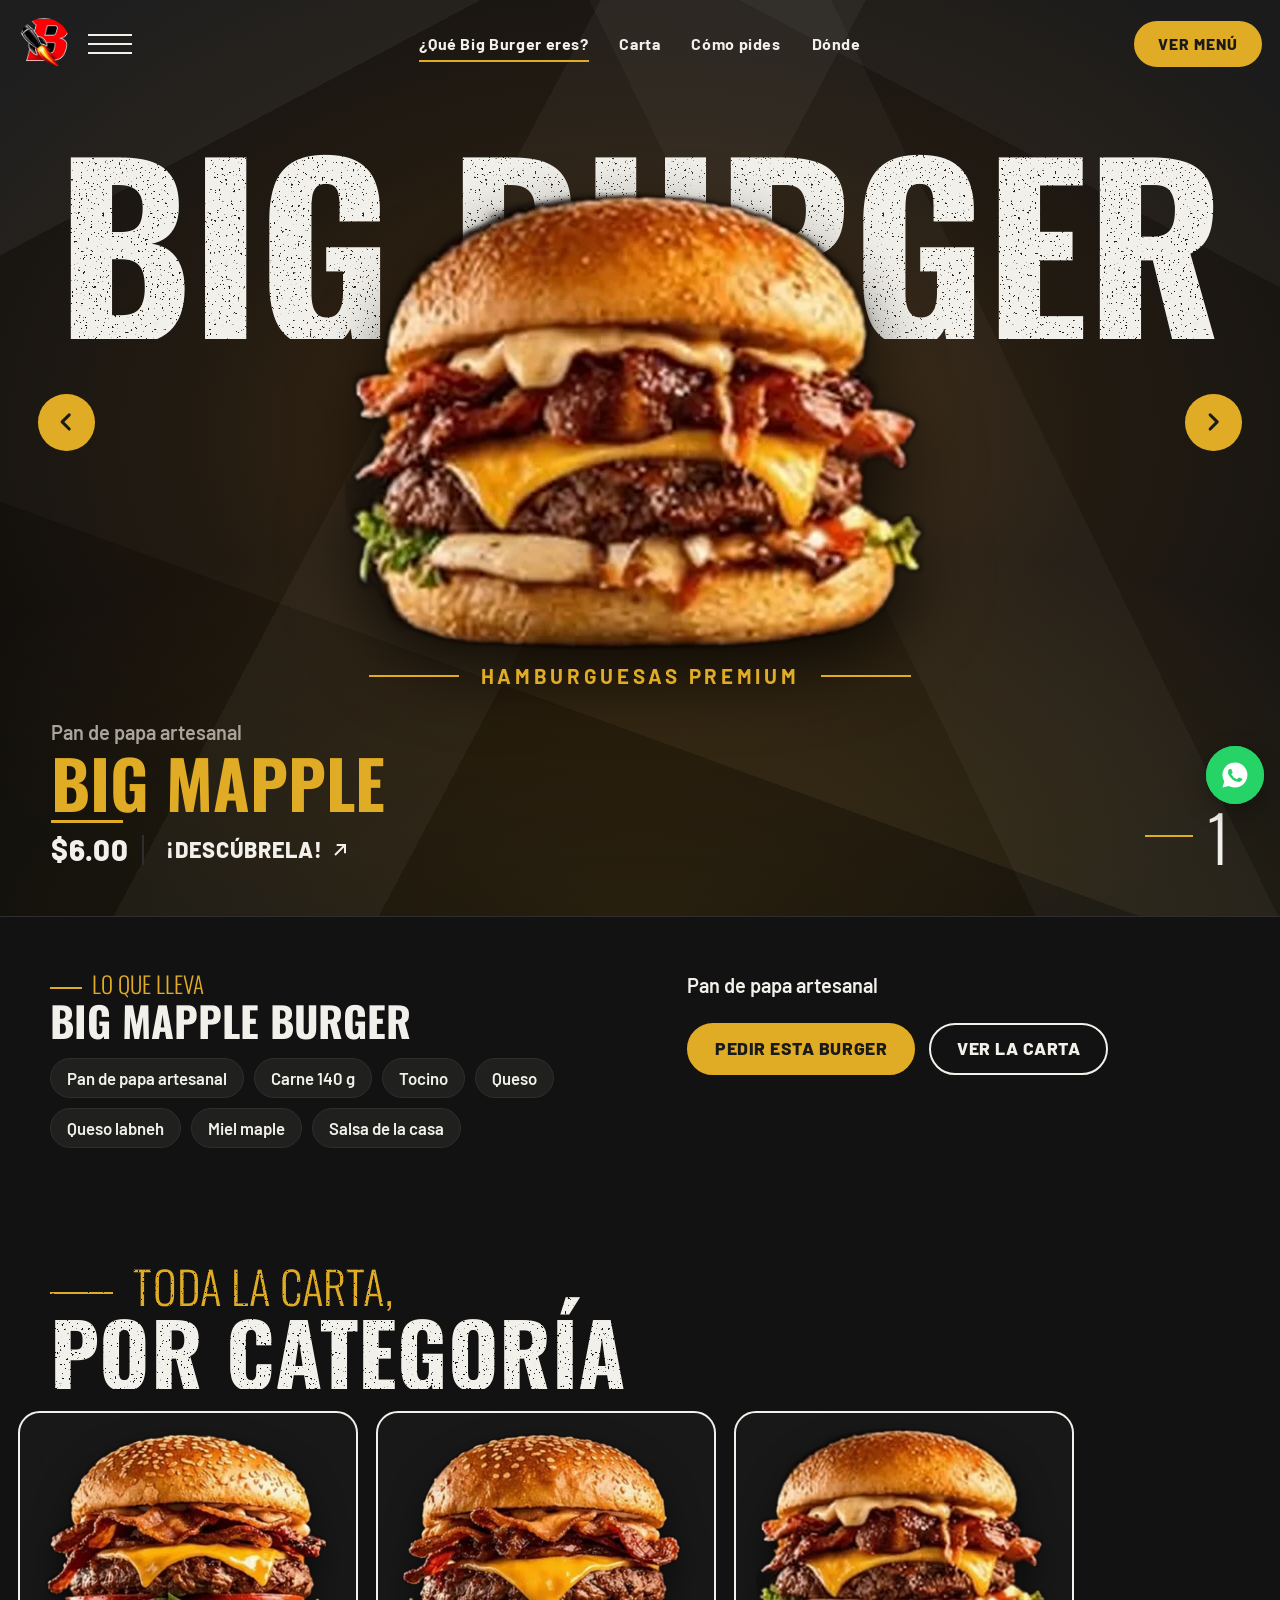
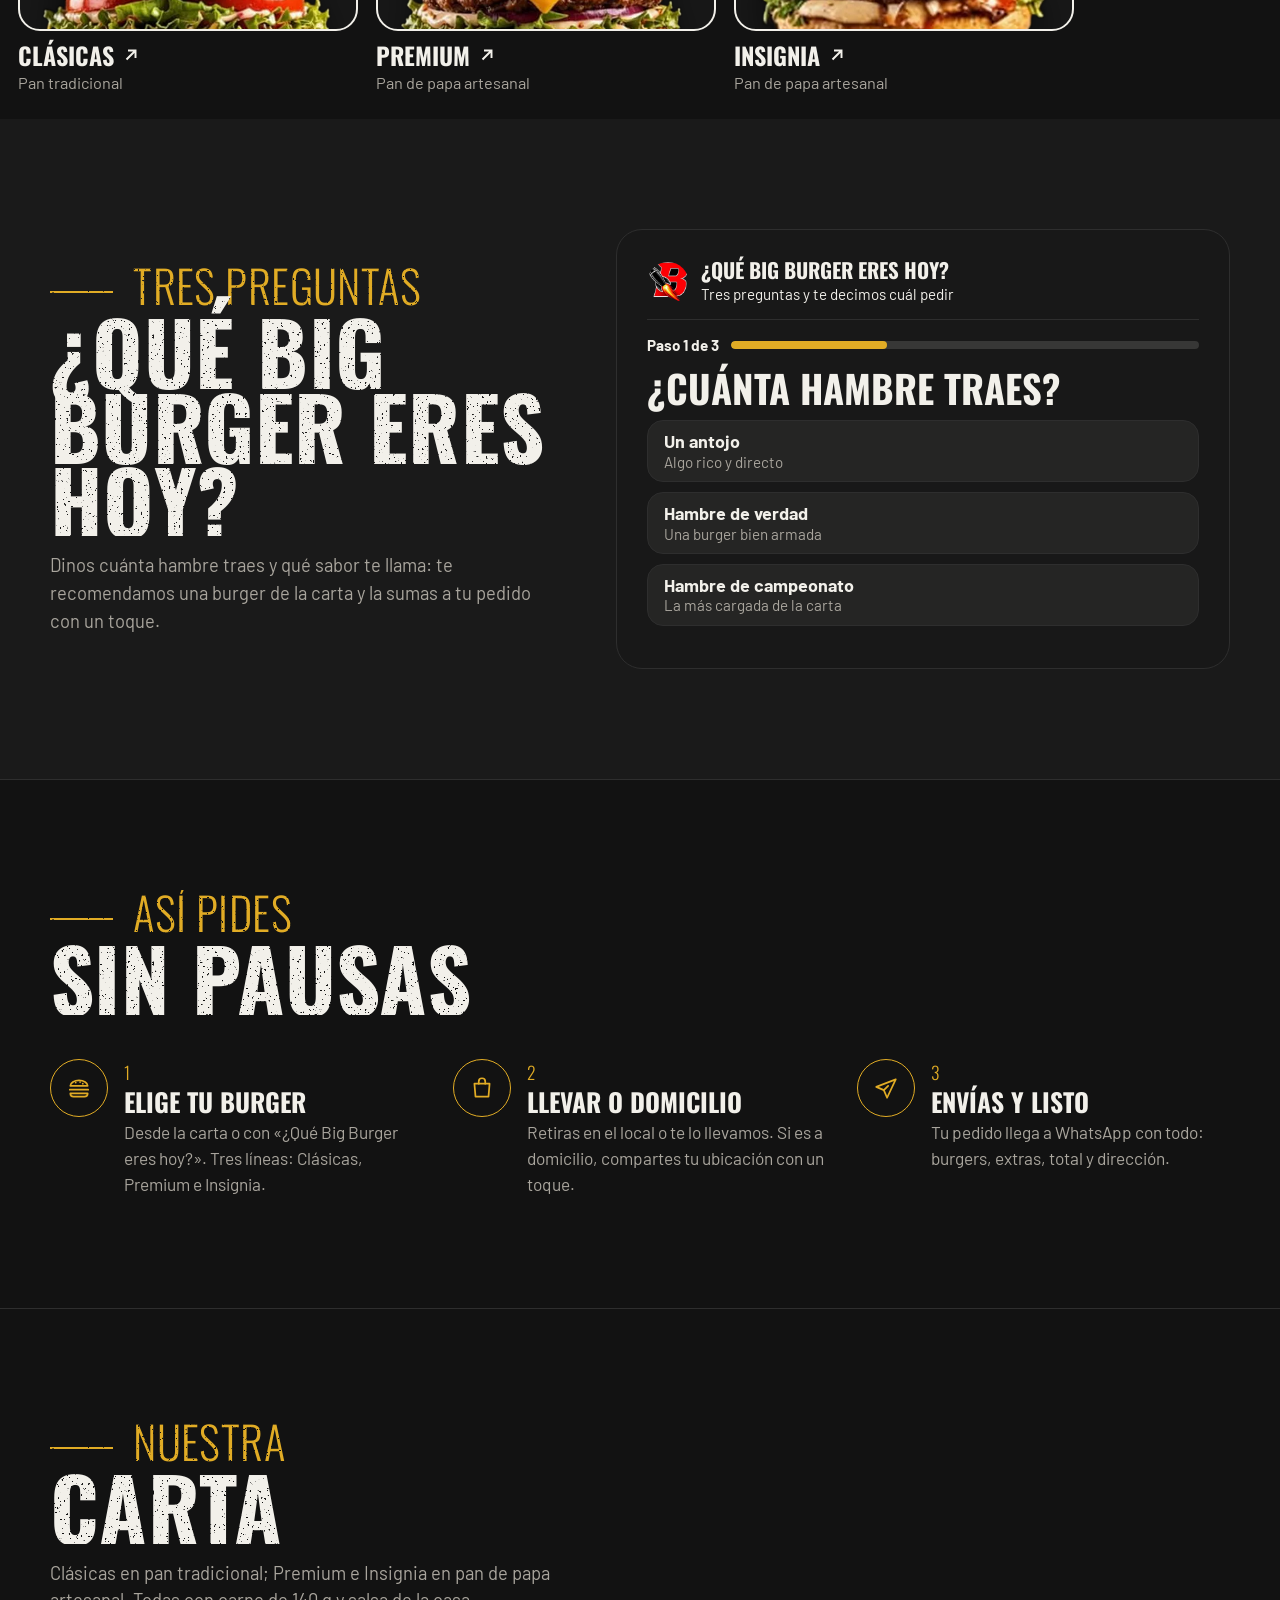
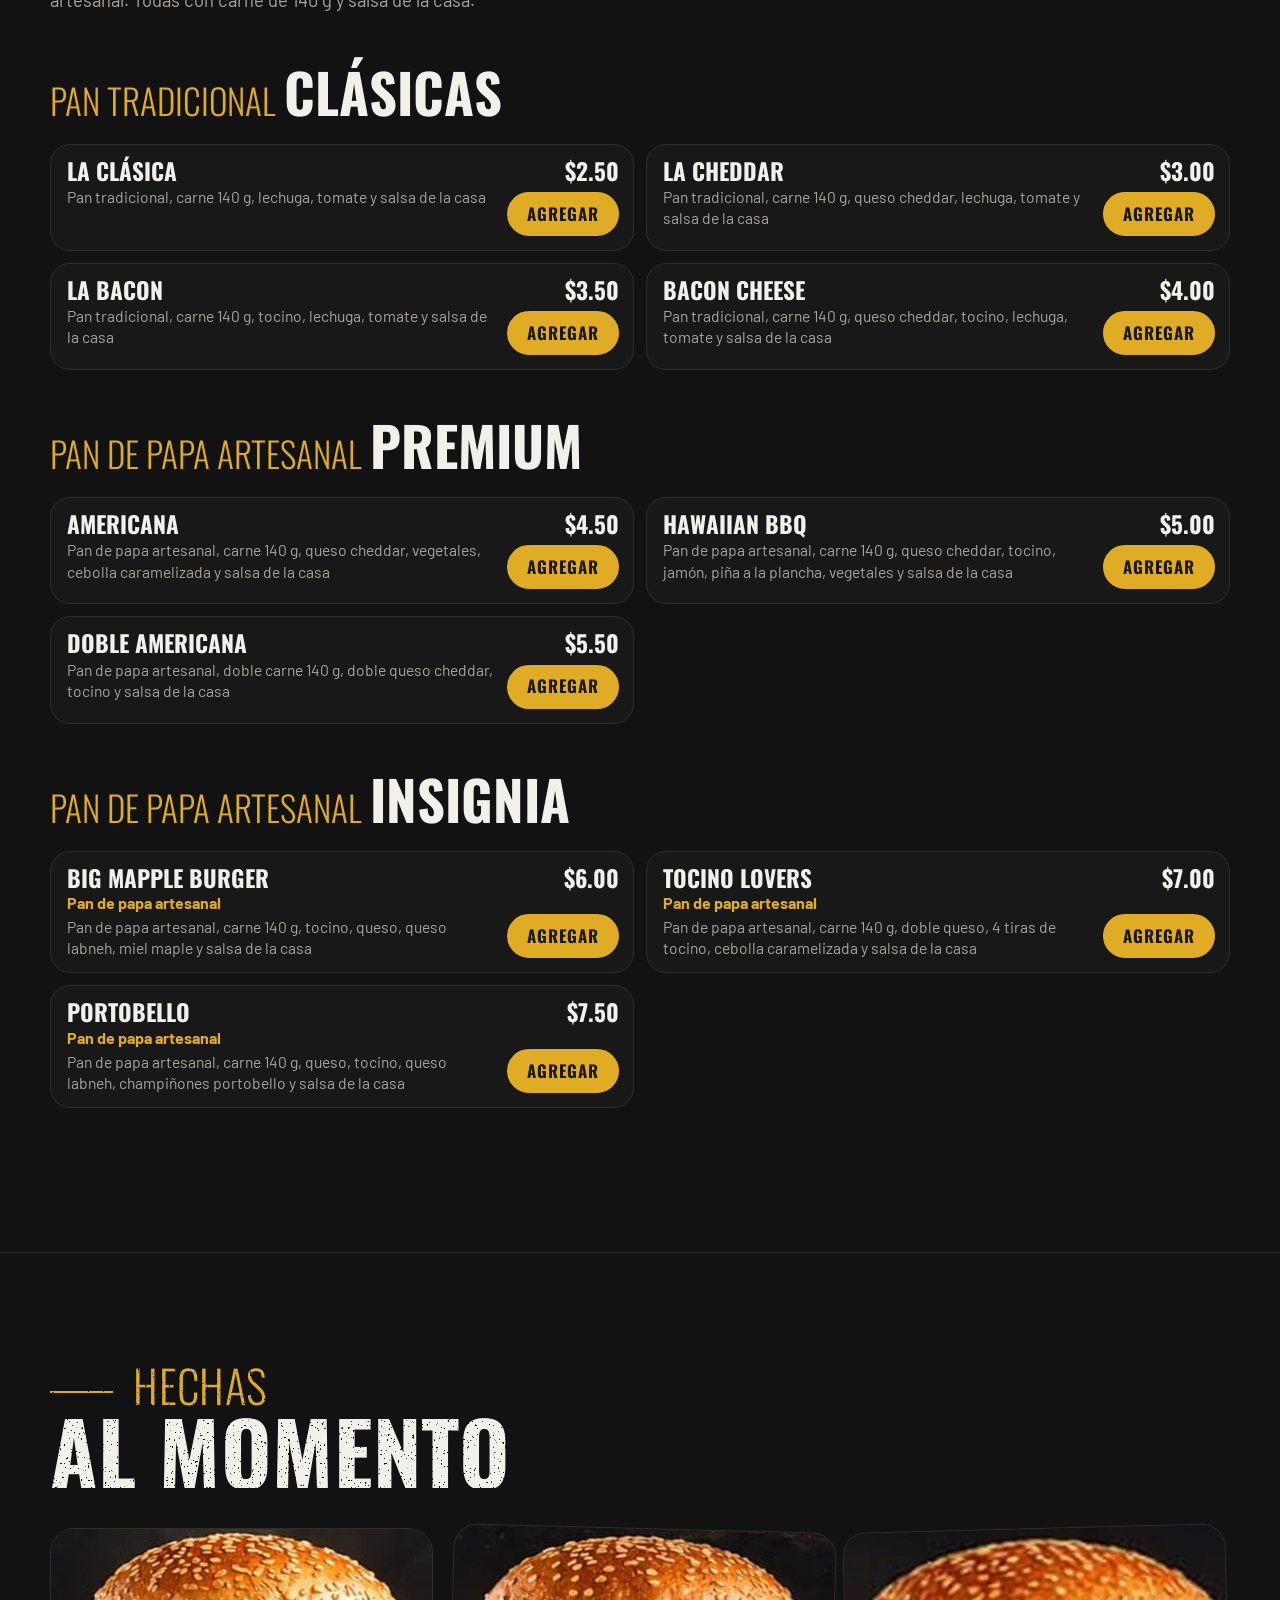
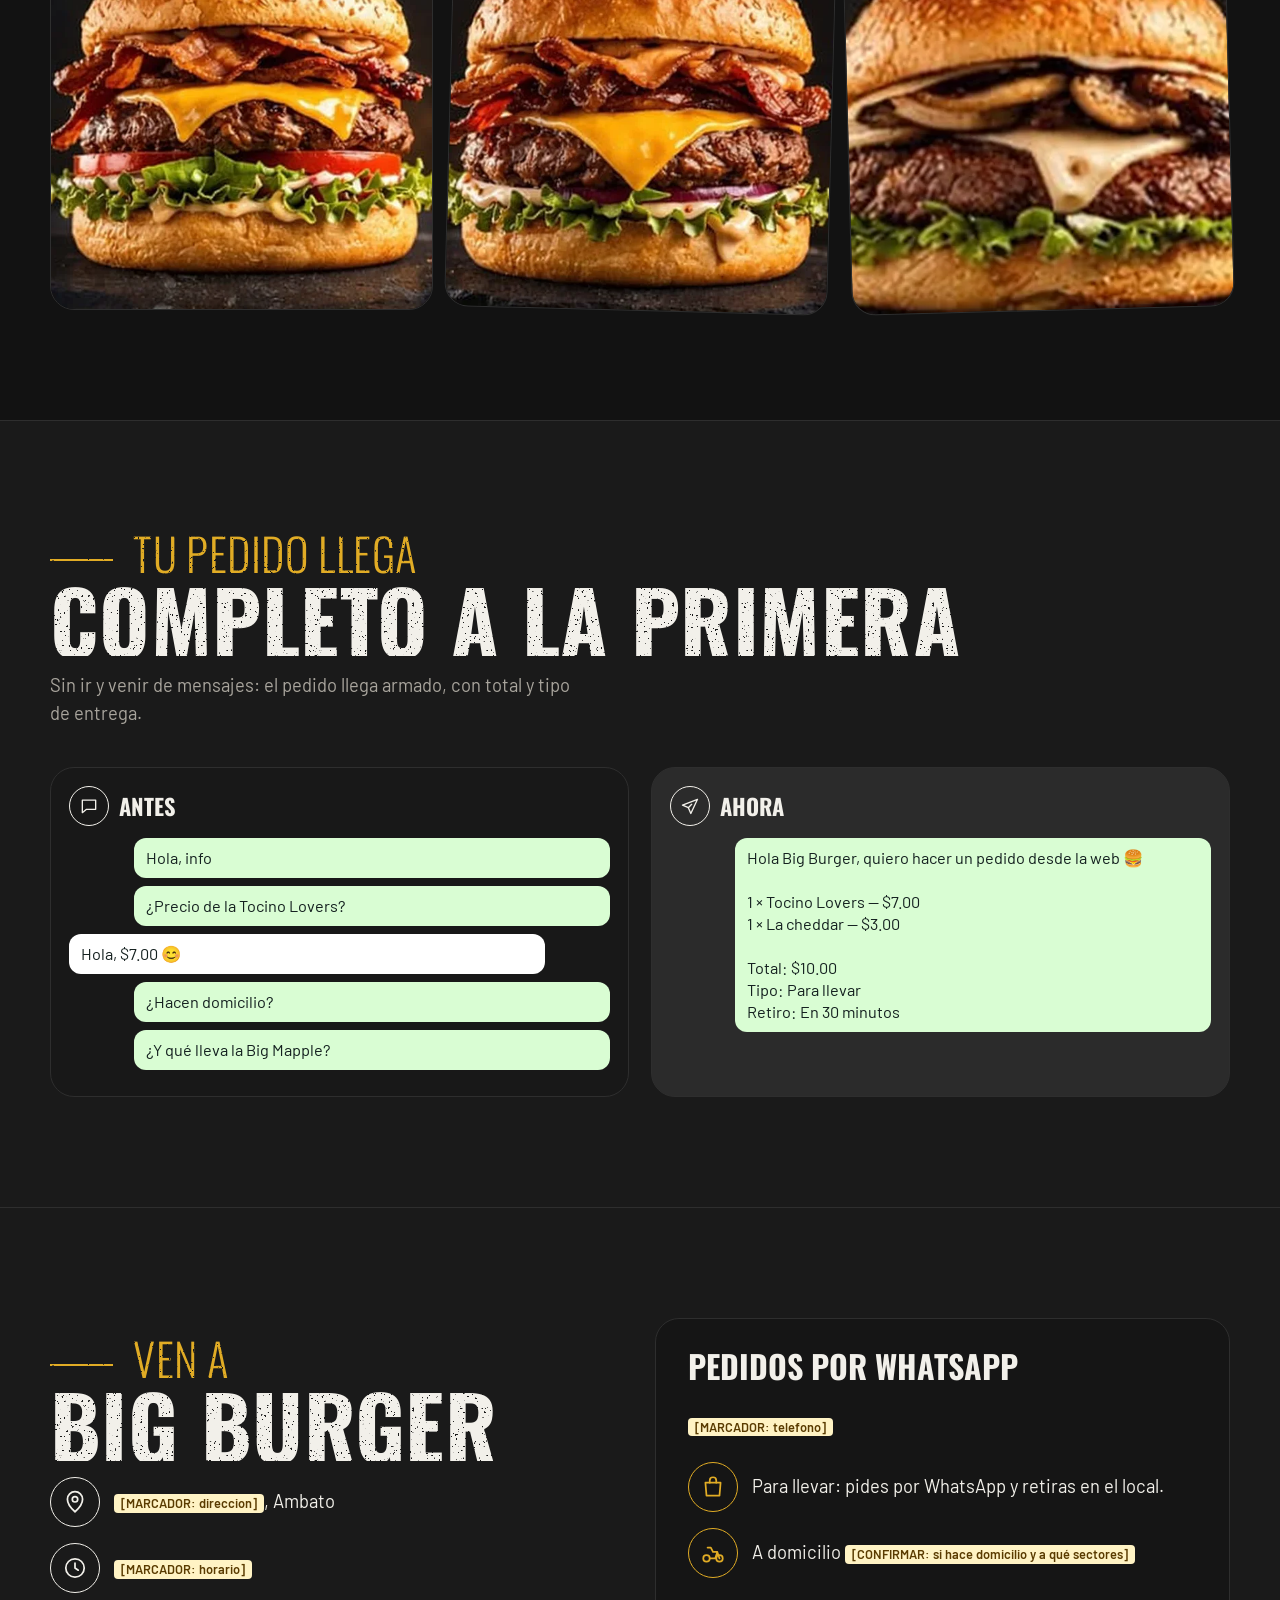
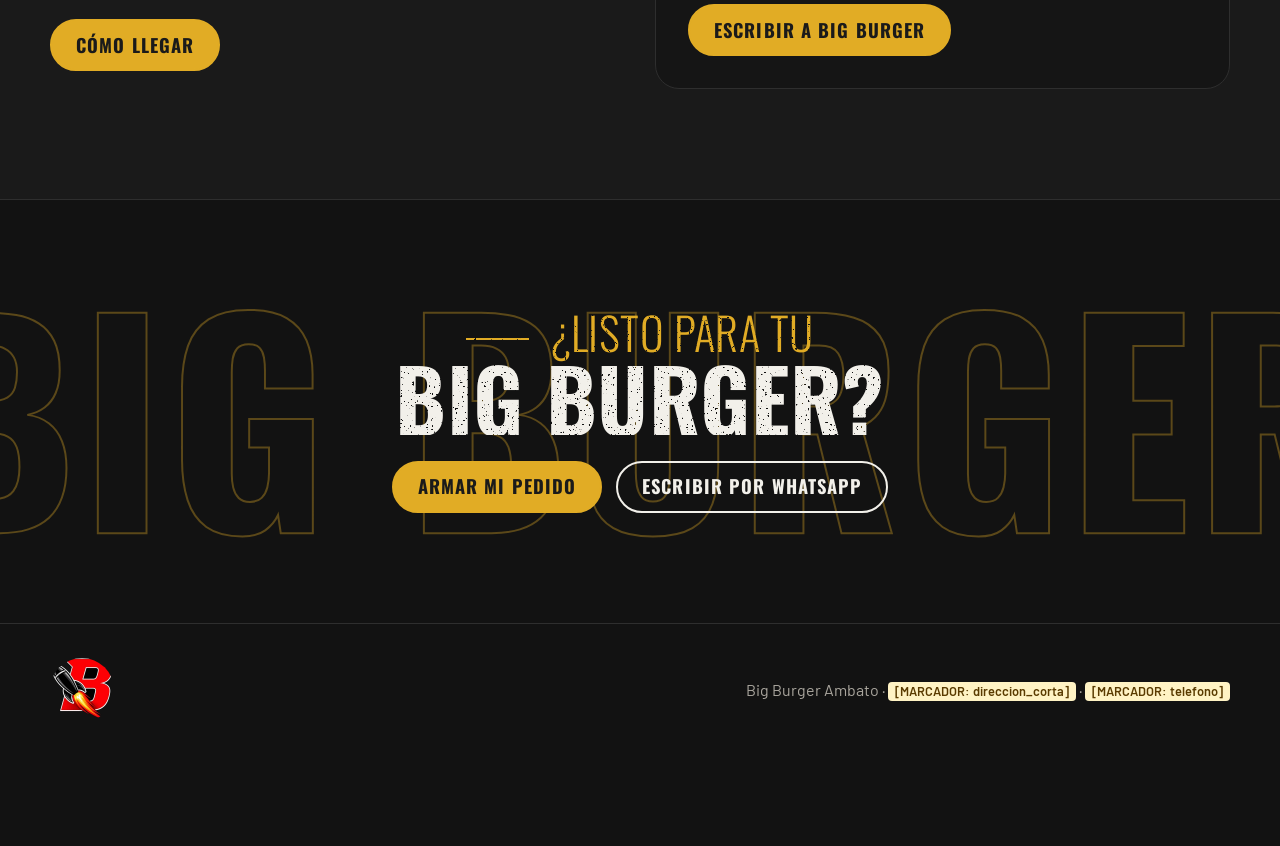
==== index.html @ bbbc8ab2 "Sitio de Big Burger: página, pantalla en tienda, caja, dashboard y base de datos Co-Authored-By: Cla" ====
<!doctype html>
<html lang="es">
<head>
<meta charset="utf-8">
<meta name="viewport" content="width=device-width, initial-scale=1, viewport-fit=cover">
<meta name="robots" content="index, follow">
<meta name="theme-color" content="#121212">
<link rel="icon" href="assets/favicon.png">
<link rel="preconnect" href="https://fonts.googleapis.com"><link rel="preconnect" href="https://fonts.gstatic.com" crossorigin>
<link rel="stylesheet" href="https://fonts.googleapis.com/css2?family=Oswald:wght@300;500;700&amp;family=Barlow:wght@400;600;700;800&amp;display=swap" media="print" onload="this.media='all'"><noscript><link rel="stylesheet" href="https://fonts.googleapis.com/css2?family=Oswald:wght@300;500;700&amp;family=Barlow:wght@400;600;700;800&amp;display=swap"></noscript>
<link rel="stylesheet" href="estilos/base.css">
<link rel="stylesheet" href="efectos/base.css">
<link rel="stylesheet" href="efectos/energia.css">
<link rel="stylesheet" href="efectos/escaparate.css">
<link rel="stylesheet" href="motor/pedido.css">
<style>:root { --fx-bg: #F2F0EA; --fx-paper: #FAF8F3; --fx-accent: #E1AC25; --fx-ink: #121212; --fx-deep: #1A1A1A; --fx-pop: #E1AC25; --fx-font: "Barlow", "Arial Narrow", Arial, sans-serif; --fx-font-disp: "Oswald", Impact, "Arial Narrow", sans-serif; --fx-font-txt: "Barlow", "Arial Narrow", Arial, sans-serif; --fx-deep-2: #121212; --fx-line-deep: #2E2E2E; --fx-soft: #D9D6CF; --fx-soft-2: #A9A59D; --fx-warm: #E60202; --fx-chat: #ECE7DD; }</style>

<link rel="stylesheet" href="modulos/restaurante/rest.css">
<link rel="preload" as="image" href="assets/corte-big-mapple.webp" fetchpriority="high">
<title>Big Burger Ambato · Hamburguesas premium</title>
<meta name="description" content="Big Burger en Ambato: hamburguesas premium con carne de 140 g, pan de papa artesanal y salsa de la casa. Mira la carta y haz tu pedido por WhatsApp.">
<meta property="og:title" content="Big Burger · Hamburguesas premium en Ambato">
<meta property="og:description" content="Clásicas, Premium e Insignia. Arma tu pedido y llega completo a WhatsApp.">
<meta property="og:image" content="assets/og.jpg">
<meta property="og:image:width" content="1200"><meta property="og:image:height" content="630">
<script type="application/ld+json">
{"@context": "https://schema.org", "@type": "Restaurant", "name": "Big Burger Ambato", "servesCuisine": "Hamburguesas", "telephone": "+[MARCADOR: wa]", "address": {"@type": "PostalAddress", "streetAddress": "[MARCADOR: direccion]", "addressLocality": "Ambato", "addressRegion": "Tungurahua", "addressCountry": "EC"}}
</script>
<style>
/* Hero */
.hero { position: relative; overflow: hidden; }
.hero .wrap { display: grid; gap: 28px; align-items: center; padding-block: clamp(28px, 5vw, 64px) clamp(44px, 6vw, 80px); grid-template-columns: minmax(0, 1.05fr) minmax(0, .95fr); }
.hero h1 { text-transform: uppercase; line-height: .84; }
.hero h1 .fino { display: block; font: 300 clamp(2.4rem, 6.4vw, 4.6rem)/.9 var(--fx-font-disp); }
.hero h1 .grueso { display: block; font: 900 clamp(4.2rem, 13vw, 9.6rem)/.84 var(--fx-font-disp); letter-spacing: .005em; }
.hero .lead { margin-top: 20px; max-width: 40ch; font-size: 1.2rem; color: var(--fx-soft); }
.hero-media { position: relative; justify-self: end; width: min(100%, 540px); }
.hero-foto { aspect-ratio: 572 / 553; border-radius: 22px; overflow: hidden; box-shadow: 10px 10px 0 var(--fx-accent); }
.hero-foto img { width: 100%; height: 100%; object-fit: cover; }
.hero .sello { position: absolute; left: -34px; bottom: -26px; z-index: 2; }
@media (max-width: 860px) {
  .hero .wrap { grid-template-columns: 1fr; }
  .hero-media { order: -1; justify-self: stretch; width: 100%; }
  .hero-foto { aspect-ratio: 4 / 3.6; }
  .hero .sello { left: auto; right: 10px; bottom: -22px; width: 108px; height: 108px; font-size: .98rem; }
}

/* Diagnóstico */
.diag .wrap { display: grid; gap: clamp(28px, 5vw, 64px); grid-template-columns: minmax(0, .9fr) minmax(0, 1.1fr); align-items: center; }
@media (max-width: 860px) { .diag .wrap { grid-template-columns: 1fr; } }
.caja { background: var(--fx-paper); border: 3px solid var(--fx-deep); border-radius: 20px; box-shadow: 8px 8px 0 var(--fx-deep); padding: clamp(20px, 3vw, 30px); min-height: 440px; display: flex; flex-direction: column; gap: 16px; }
.caja-cab { display: flex; align-items: center; gap: 12px; padding-bottom: 12px; border-bottom: 2px dashed color-mix(in srgb, var(--fx-deep) 30%, transparent); }
.caja-cab img { width: 42px; height: 42px; border-radius: 50%; }
.caja-cab b { display: block; font: 900 1.3rem/1 var(--fx-font-disp); text-transform: uppercase; }
.caja-cab small { font-size: .95rem; }
.prog { display: flex; align-items: center; gap: 12px; font: 700 .95rem var(--fx-font-txt); }
.prog .pista { flex: 1; height: 8px; border-radius: 99px; background: color-mix(in srgb, var(--fx-deep) 15%, transparent); overflow: hidden; }
.prog .pista div { height: 100%; background: var(--fx-accent); border-radius: 99px; transition: width .35s var(--fx-ease); }
.caja h3 { font: 900 clamp(1.8rem, 4vw, 2.4rem)/.95 var(--fx-font-disp); text-transform: uppercase; }
.ops { display: grid; gap: 10px; }
.op { display: flex; align-items: center; gap: 12px; min-height: 58px; padding: 10px 16px; text-align: left; background: #fff; border: 2px solid var(--fx-deep); border-radius: 12px; font: 700 1.12rem/1.2 var(--fx-font-txt); color: var(--fx-ink); cursor: pointer; transition: transform .2s var(--fx-ease), box-shadow .2s; box-shadow: 3px 3px 0 var(--fx-deep); }
.op:active { transform: translate(3px, 3px); box-shadow: none; }
.op small { display: block; font-weight: 400; font-size: .95rem; }
.enlace { align-self: flex-start; min-height: 44px; border: 0; background: none; font: 700 1.05rem var(--fx-font-txt); color: var(--fx-ink); cursor: pointer; padding: 0; text-decoration: underline; text-underline-offset: 3px; }
.reco { background: var(--fx-deep); color: var(--fx-bg); border-radius: 14px; padding: 18px; }
.reco small { color: var(--fx-pop); font: 700 .95rem var(--fx-font-txt); }
.reco b { display: block; font: 900 clamp(2.1rem, 5vw, 2.8rem)/.9 var(--fx-font-disp); text-transform: uppercase; margin: 6px 0; }
.reco p { color: var(--fx-soft); }
.reco .precio { font: 900 1.8rem/1 var(--fx-font-disp); color: var(--fx-pop); margin-top: 10px; }

/* Cómo pides */
.pasos { display: grid; gap: 30px; grid-template-columns: repeat(auto-fit, minmax(min(100%, 250px), 1fr)); margin-top: 44px; }
.paso { display: flex; gap: 16px; align-items: flex-start; }
.paso .ico { color: var(--fx-pop); }
.paso b { font: 300 1.1rem var(--fx-font-disp); color: var(--fx-pop); }
.paso h3 { font: 800 1.6rem/1 var(--fx-font-disp); text-transform: uppercase; margin: 2px 0 6px; }
.paso p { color: var(--fx-soft); }
.eventos-cta { margin-top: 38px; }

/* Galería */
.galeria { display: grid; gap: 16px; grid-template-columns: repeat(auto-fit, minmax(min(100%, 300px), 1fr)); margin-top: 40px; }
.galeria figure { margin: 0; border-radius: 18px; border: 3px solid var(--fx-bg); aspect-ratio: 1 / 1; }
.galeria img { width: 100%; height: 100%; object-fit: cover; }
.galeria figure:nth-child(2) { transform: rotate(1.5deg); } .galeria figure:nth-child(3) { transform: rotate(-1.5deg); }

/* Qué cambia */
.cambia { display: grid; gap: 22px; grid-template-columns: repeat(auto-fit, minmax(min(100%, 320px), 1fr)); margin-top: 40px; }
.chat { border-radius: 20px; padding: 18px; background: var(--fx-chat); border: 3px solid var(--fx-deep); }
.chat h3 { font: 800 1.4rem/1 var(--fx-font-disp); text-transform: uppercase; margin-bottom: 12px; display: flex; gap: 10px; align-items: center; }
.burbuja { max-width: 88%; padding: 9px 12px; border-radius: 12px; margin: 8px 0; font: 400 1.02rem/1.35 var(--fx-font-txt); background: #fff; white-space: pre-line; }
.burbuja.yo { margin-left: auto; background: #d9fdd3; }
.chat.despues { background: var(--fx-deep); }
.chat.despues h3 { color: var(--fx-bg); }

/* Dónde */
.donde { display: grid; gap: 30px; grid-template-columns: minmax(0, 1fr) minmax(0, 1fr); align-items: center; }
@media (max-width: 860px) { .donde { grid-template-columns: 1fr; } }
.dato { display: flex; gap: 14px; align-items: center; margin-top: 16px; font-size: 1.15rem; }
.dato .ico { width: 50px; height: 50px; }

/* Cierre */
.cierre { overflow: hidden; text-align: center; }
.cierre .contorno { position: absolute; left: 50%; top: 50%; transform: translate(-50%, -50%); white-space: nowrap; }
.cierre .wrap { position: relative; }
.cierre .acciones { justify-content: center; }
.demo-links { display: flex; flex-wrap: wrap; gap: 8px 18px; justify-content: center; margin-top: 22px; font-size: 1.02rem; }
</style>
</head>
<body class="rb-pagina" data-pagina="Landing (Pro)" data-secciones='["Vitrina de burgers (inicio)", "¿Qué Big Burger eres hoy?", "Cómo pides", "Carta", "Galería", "Qué cambia", "Dónde estamos", "Cierre"]'>
<svg width="0" height="0" style="position:absolute" aria-hidden="true"><defs>
  <symbol id="i-reloj" viewBox="0 0 24 24"><circle cx="12" cy="12" r="8.5"/><path d="M12 7.5V12l3 2"/></symbol>
  <symbol id="i-pin" viewBox="0 0 24 24"><path d="M12 21s7-6 7-11.5a7 7 0 0 0-14 0C5 15 12 21 12 21z"/><circle cx="12" cy="9.5" r="2.5"/></symbol>
  <symbol id="i-tel" viewBox="0 0 24 24"><rect x="7" y="2.5" width="10" height="19" rx="2"/><path d="M11 18.5h2"/></symbol>
  <symbol id="i-burger" viewBox="0 0 24 24"><path d="M4 10a8 5 0 0 1 16 0z"/><path d="M3.5 13.5h17M4 17h16a0 0 0 0 1 0 0 3 3 0 0 1-3 3H7a3 3 0 0 1-3-3z"/><path d="M9 7h.01M13 6.5h.01M15.5 8h.01"/></symbol>
  <symbol id="i-bolsa" viewBox="0 0 24 24"><path d="M5 8h14l-1 12H6z"/><path d="M9 8V6a3 3 0 0 1 6 0v2"/></symbol>
  <symbol id="i-moto" viewBox="0 0 24 24"><circle cx="6" cy="17" r="3"/><circle cx="18" cy="17" r="3"/><path d="M9 17h5l2-6h-4M16 11l2 6M12 11 10 7H7"/></symbol>
  <symbol id="i-envio" viewBox="0 0 24 24"><path d="M21 4 3 11l7 3 3 7z"/><path d="m10 14 4-4"/></symbol>
  <symbol id="i-chat" viewBox="0 0 24 24"><path d="M4 5h16v11H9l-5 4z"/></symbol>
  <symbol id="i-web" viewBox="0 0 24 24"><rect x="3.5" y="4.5" width="17" height="15" rx="1.5"/><path d="M3.5 9h17M7 6.8h.01M9.5 6.8h.01"/></symbol>
  <symbol id="i-ok" viewBox="0 0 24 24"><path d="m5 12 4.5 4.5L19 7"/></symbol>
  <symbol id="i-pago" viewBox="0 0 24 24"><rect x="3" y="6" width="18" height="12" rx="1.5"/><path d="M3 10h18M7 14h3"/></symbol>
  <symbol id="i-llave" viewBox="0 0 24 24"><rect x="5" y="10.5" width="14" height="10" rx="1.5"/><path d="M8 10.5V7.5a4 4 0 0 1 8 0v3"/></symbol>
  <symbol id="i-foto" viewBox="0 0 24 24"><path d="M4 8h3l2-2.5h6L17 8h3v11H4z"/><circle cx="12" cy="13" r="3.5"/></symbol>
  <symbol id="i-lista" viewBox="0 0 24 24"><path d="M9 6h11M9 12h11M9 18h11M4.5 6h.01M4.5 12h.01M4.5 18h.01"/></symbol>
  <symbol id="i-copa" viewBox="0 0 24 24"><path d="M8 4h8v5a4 4 0 0 1-8 0zM8 6H5a3 3 0 0 0 3 4M16 6h3a3 3 0 0 1-3 4M12 13v4M8.5 20h7"/></symbol>
  <symbol id="i-qr" viewBox="0 0 24 24"><rect x="3.5" y="3.5" width="6" height="6" rx="1"/><rect x="14.5" y="3.5" width="6" height="6" rx="1"/><rect x="3.5" y="14.5" width="6" height="6" rx="1"/><path d="M14.5 14.5h2v2h-2zM18.5 14.5h2M14.5 18.5h2M18.5 18.5v2"/></symbol>
  <symbol id="i-estrella" viewBox="0 0 24 24"><path d="m12 3.5 2.6 5.3 5.9.9-4.3 4.1 1 5.8L12 16.8 6.8 19.6l1-5.8-4.3-4.1 5.9-.9z"/></symbol>
  <symbol id="i-tarjeta" viewBox="0 0 24 24"><rect x="3" y="5.5" width="18" height="13" rx="2.5"/><path d="M3 10h18M7 15h4"/></symbol>
  <symbol id="i-caja" viewBox="0 0 24 24"><path d="M6 3.5h12v5H6zM4 8.5h16l-1.5 11h-13z"/><path d="M9 13h6"/></symbol>
  <symbol id="i-equipo" viewBox="0 0 24 24"><circle cx="9" cy="8.5" r="3"/><circle cx="17" cy="9.5" r="2.3"/><path d="M3.5 19c.5-3.5 2.7-5.5 5.5-5.5s5 2 5.5 5.5M15 14.2c2.6-.4 4.7 1 5.5 4.3"/></symbol>
  <symbol id="i-juego" viewBox="0 0 24 24"><path d="M8 4h8v5a4 4 0 0 1-8 0zM8 6H5a3 3 0 0 0 3 4M16 6h3a3 3 0 0 1-3 4M12 13v4M8.5 20h7"/></symbol>
  <symbol id="i-agenda" viewBox="0 0 24 24"><rect x="3.5" y="5" width="17" height="15" rx="2.5"/><path d="M3.5 10h17M8 3v4M16 3v4M8 14h2M13 14h3M8 17h2"/></symbol>
  <symbol id="i-panel" viewBox="0 0 24 24"><rect x="3.5" y="3.5" width="7" height="7" rx="1.5"/><rect x="13.5" y="3.5" width="7" height="7" rx="1.5"/><rect x="3.5" y="13.5" width="7" height="7" rx="1.5"/><rect x="13.5" y="13.5" width="7" height="7" rx="1.5"/></symbol>
</defs></svg>




<main>
<dialog class="rb-menu" id="rb-menu" aria-label="Menú">
  <div class="rb-menu-cab"><span></span><form method="dialog"><button class="rb-menu-x" aria-label="Cerrar el menú"><svg viewBox="0 0 40 40"><path d="M6 6l28 28M34 6L6 34"/></svg></button></form></div>
  <nav><a href="#inicio">Inicio</a>
  <a href="#rb-detalle">Las burgers</a>
  <a href="#carta">Carta</a>
  <a href="#diagnostico">¿Qué Big Burger eres?</a>
  <a href="#como">Cómo pides</a>
  <a href="#donde">Dónde estamos</a>
  </nav>
  <footer>
    <p><span class="pend">[MARCADOR: zona]</span></p>
    <a class="rb-sello" href="#carta" aria-label="Ver menú">
      <svg class="giro" viewBox="0 0 200 200" aria-hidden="true"><defs><path id="rb-circ" d="M100,100 m-78,0 a78,78 0 1,1 156,0 a78,78 0 1,1 -156,0"/></defs><text><textPath href="#rb-circ">Ver menú · Ver menú · Ver menú ·</textPath></text></svg>
      <svg class="flecha" viewBox="0 0 24 24" aria-hidden="true"><path d="M6 18L18 6M8 6h10v10"/></svg>
    </a>
  </footer>
</dialog>

<section class="rb-hero esc-hero" id="inicio" aria-roledescription="carrusel" aria-label="Las burgers de Big Burger">
  <header class="rb-cab"><div class="wrap">
  <div class="rb-cab-izq">
    <a class="rb-logo" href="#inicio" aria-label="Big Burger, inicio"><img src="assets/logo.webp" alt="" width="52" height="52"></a>
    <button type="button" class="rb-menu-btn" id="rb-abrir" aria-label="Abrir el menú" aria-haspopup="dialog"><i></i><i></i><i></i></button>
  </div>
  <nav class="esc-nav" aria-label="Secciones"><a href="#diagnostico">¿Qué Big Burger eres?</a><a href="#carta">Carta</a><a href="#como">Cómo pides</a><a href="#donde">Dónde</a></nav>
  <div class="rb-cab-der"><a class="rb-pill lleno" href="#carta" data-pedir>Ver menú</a></div>
</div></header>
  <div id="rb-centinela" aria-hidden="true" style="position:absolute;top:140px;left:0;width:1px;height:1px;pointer-events:none"></div>
  <div class="esc-fondo" aria-hidden="true"></div>
  <div id="rb-glows" aria-hidden="true"></div>
  <div class="rb-filas" id="rb-filas" data-fijo hidden></div>
  <p class="esc-palabra" aria-hidden="true">Big Burger</p>
  <div class="esc-centro">
    <button type="button" class="esc-flecha" id="rb-ant" aria-label="Burger anterior"><svg viewBox="0 0 24 24"><path d="M15 5l-7 7 7 7"/></svg></button>
    <div class="rb-escena" id="rb-escena"><div class="rb-slide on" data-n="0" role="group" aria-roledescription="diapositiva" aria-label="1"><img src="assets/corte-big-mapple.webp" alt="Hamburguesa Big Mapple Burger con tocino, queso, queso labneh y miel maple en pan de papa artesanal" width="591" height="461" fetchpriority="high" decoding="async"></div></div>
    <button type="button" class="esc-flecha" id="rb-sig" aria-label="Burger siguiente"><svg viewBox="0 0 24 24"><path d="M9 5l7 7-7 7"/></svg></button>
  </div>
  <p class="esc-sub"><span>Hamburguesas premium</span></p>
  <div class="esc-pie">
    <div class="rb-texto" aria-live="polite">
      <p class="rb-intro" id="rb-intro"></p>
      <h1 class="rb-nombre" id="rb-nombre"></h1>
      <a class="rb-desc" id="rb-desc" href="#rb-detalle"><span class="rb-precio" id="rb-precio"></span>¡Descúbrela! <svg viewBox="0 0 24 24" aria-hidden="true"><path d="M6 18L18 6M8 6h10v10"/></svg></a>
    </div>
    <p class="esc-n" aria-hidden="true"><span id="rb-n">1</span></p>
  </div>
</section>

<section class="rb-detalle" id="rb-detalle"><div class="wrap">
  <div><h2 id="rb-det-tit"></h2><div class="rb-fichas" id="rb-fichas"></div><div id="rb-quedan"></div></div>
  <div><p class="rb-intro" id="rb-det-txt" style="max-width:46ch"></p><div class="acciones"><a class="rb-boton lleno" id="rb-pedir" href="#carta">Pedir esta burger</a><a class="rb-boton" href="#carta">Ver la carta</a></div></div>
</div></section>

<section class="rb-cats" aria-label="Categorías de la carta"><div class="wrap"><h2 class="doble" style="color:var(--fx-bg)"><span style="color:var(--fx-pop)">Toda la carta,</span>por categoría</h2></div>
  <div class="fila" id="rb-cats" style="margin-top:22px"></div></section>



<section class="sec papel diag" id="diagnostico"><div class="wrap">
  <div data-reveal>
    <h2 class="doble"><span>Tres preguntas</span>¿Qué Big Burger eres hoy?</h2>
    <p class="intro">Dinos cuánta hambre traes y qué sabor te llama: te recomendamos una burger de la carta y la sumas a tu pedido con un toque.</p>
  </div>
  <div class="caja" id="caja-diag" aria-live="polite"></div>
</div></section>

<section class="sec oscuro" id="como"><div class="wrap">
  <h2 class="doble" data-reveal><span>Así pides</span>sin pausas</h2>
  <div class="pasos" data-stagger>
    <div class="paso"><span class="ico"><svg><use href="#i-burger"/></svg></span><div><b>1</b><h3>Elige tu burger</h3><p>Desde la carta o con «¿Qué Big Burger eres hoy?». Tres líneas: Clásicas, Premium e Insignia.</p></div></div>
    <div class="paso"><span class="ico"><svg><use href="#i-bolsa"/></svg></span><div><b>2</b><h3>Llevar o domicilio</h3><p>Retiras en el local o te lo llevamos. Si es a domicilio, compartes tu ubicación con un toque.</p></div></div>
    <div class="paso"><span class="ico"><svg><use href="#i-envio"/></svg></span><div><b>3</b><h3>Envías y listo</h3><p>Tu pedido llega a WhatsApp con todo: burgers, extras, total y dirección.</p></div></div>
    
  </div>
</div></section>



<section class="sec" id="carta"><div class="wrap">
  <h2 class="doble" data-reveal><span>Nuestra</span>carta</h2>
  <p class="intro" data-reveal>Clásicas en pan tradicional; Premium e Insignia en pan de papa artesanal. Todas con carne de 140 g y salsa de la casa.</p>
  <div id="carta-lista" style="margin-top:36px"></div>
</div></section>

<section class="sec oscuro" id="galeria"><div class="wrap">
  <h2 class="doble" data-reveal><span>Hechas</span>al momento</h2>
  <div class="galeria" data-stagger>
    <figure class="fx-zoom"><img src="assets/foto-burger-1.webp" alt="Hamburguesa con tocino crujiente, queso cheddar, tomate y lechuga" width="560" height="560" loading="lazy"></figure>
    <figure class="fx-zoom"><img src="assets/foto-burger-2.webp" alt="Hamburguesa con tocino, queso cheddar fundido, cebolla morada y lechuga" width="560" height="560" loading="lazy"></figure>
    <figure class="fx-zoom"><img src="assets/foto-portobello.webp" alt="Hamburguesa Portobello con champiñones, queso labneh y lechuga" width="460" height="460" loading="lazy"></figure>
    
  </div>
</div></section>

<section class="sec papel" id="cambia"><div class="wrap">
  <h2 class="doble" data-reveal><span>Tu pedido llega</span>completo a la primera</h2>
  <p class="intro" data-reveal>Sin ir y venir de mensajes: el pedido llega armado, con total y tipo de entrega.</p>
  <div class="cambia" data-stagger>
    <div class="chat"><h3><span class="ico" style="width:40px;height:40px"><svg style="width:20px;height:20px"><use href="#i-chat"/></svg></span>Antes</h3>
      <div class="burbuja yo">Hola, info</div><div class="burbuja yo">¿Precio de la Tocino Lovers?</div><div class="burbuja">Hola, $7.00 😊</div><div class="burbuja yo">¿Hacen domicilio?</div><div class="burbuja yo">¿Y qué lleva la Big Mapple?</div>
    </div>
    <div class="chat despues"><h3><span class="ico" style="width:40px;height:40px"><svg style="width:20px;height:20px"><use href="#i-envio"/></svg></span>Ahora</h3>
      <div class="burbuja yo">Hola Big Burger, quiero hacer un pedido desde la web 🍔

1 × Tocino Lovers — $7.00
1 × La cheddar — $3.00

Total: $10.00
Tipo: Para llevar
Retiro: En 30 minutos</div>
    </div>
  </div>
</div></section>

<section class="sec arena" id="donde"><div class="wrap donde">
  <div data-reveal>
    <h2 class="doble"><span>Ven a</span>Big Burger</h2>
    <div class="dato"><span class="ico"><svg><use href="#i-pin"/></svg></span><span><span class="pend">[MARCADOR: direccion]</span>, Ambato</span></div>
    <div class="dato"><span class="ico"><svg><use href="#i-reloj"/></svg></span><span> <span class="pend">[MARCADOR: horario]</span></span></div>
    <div class="acciones">
      <a class="btn" href="https://www.google.com/maps/search/?api=1&amp;query=[MARCADOR: maps_query]" target="_blank" rel="noopener">Cómo llegar</a>
      
    </div>
  </div>
  <div class="oscuro" style="border-radius:20px;padding:clamp(22px,3vw,32px);box-shadow:8px 8px 0 var(--fx-deep);border:3px solid var(--fx-deep)" data-reveal>
    <h3 style="font:900 2rem/.95 var(--fx-font-disp);text-transform:uppercase">Pedidos por WhatsApp</h3>
    <p style="font:900 clamp(2.4rem,7vw,3.4rem)/1 var(--fx-font-disp);color:var(--fx-pop);margin:10px 0 6px"><span class="pend">[MARCADOR: telefono]</span></p>
    <div class="dato"><span class="ico" style="color:var(--fx-pop)"><svg><use href="#i-bolsa"/></svg></span><span>Para llevar: pides por WhatsApp y retiras en el local.</span></div>
    <div class="dato"><span class="ico" style="color:var(--fx-pop)"><svg><use href="#i-moto"/></svg></span><span>A domicilio <span class="pend">[CONFIRMAR: si hace domicilio y a qué sectores]</span></span></div>
    <div class="acciones"><a class="btn" data-wa="Hola Big Burger, quiero hacer un pedido.">Escribir a Big Burger</a></div>
  </div>
</div></section>

<section class="sec oscuro cierre"><div class="contorno" aria-hidden="true">BIG BURGER</div><div class="wrap">
  <h2 class="doble" data-reveal><span>¿Listo para tu</span>Big Burger?</h2>
  <div class="acciones"><a class="btn" href="#carta">Armar mi pedido</a><a class="btn btn-linea" data-wa="Hola Big Burger, quiero hacer una consulta.">Escribir por WhatsApp</a></div>
  
</div></section>

</main>

<footer><div class="wrap">
  <img src="assets/logo.webp" alt="Big Burger" width="64" height="64" loading="lazy">
  <div>Big Burger Ambato · <span class="pend">[MARCADOR: direccion_corta]</span> · <span class="pend">[MARCADOR: telefono]</span><br>
  </div>
</div></footer>

<a class="wa-flot" data-wa="Hola Big Burger, quiero hacer un pedido." aria-label="Escribir a Big Burger por WhatsApp"><svg viewBox="0 0 24 24" aria-hidden="true"><path d="M12 2a10 10 0 0 0-8.6 15.1L2 22l5-1.3A10 10 0 1 0 12 2zm5.3 14.2c-.2.6-1.3 1.2-1.8 1.3-.5 0-1 .2-3.3-.7-2.8-1.1-4.6-4-4.7-4.2-.1-.2-1.1-1.5-1.1-2.9s.7-2 1-2.3c.2-.3.5-.3.7-.3h.5c.2 0 .4 0 .6.5l.8 2c.1.2.1.4 0 .5l-.3.5-.4.4c-.1.2-.3.3-.1.6.2.3.8 1.3 1.7 2.1 1.2 1 2.1 1.3 2.4 1.5.3.1.5.1.6-.1l.9-1c.2-.3.4-.2.6-.1l1.9.9c.3.1.5.2.5.3.1.2.1.7-.1 1.3z"/></svg></a>


<script src="config.js"></script>
<script src="menu.js"></script>
<script src="modulos/restaurante/restaurante-datos.js"></script>
<script src="modulos/restaurante/rest-ui.js"></script>

<script src="modulos/restaurante/rest-api.js"></script>
<script src="motor/pedido.js"></script>
<script src="modulos/restaurante/rest-burgers.js"></script>

<script>
const P = Pedido, esc = P.esc, plata = P.plata;
const wa = (n, t) => `https://wa.me/${String(n).replace(/\D/g, '')}?text=${encodeURIComponent(t)}`;
document.querySelectorAll('[data-wa]').forEach(a => { a.href = wa(DEMO.waCliente, a.dataset.wa); a.target = '_blank'; a.rel = 'noopener'; });
['ig', 'ig2'].forEach(i => { const a = document.getElementById(i); if (a) a.href = DEMO.instagram; });   // sin Instagram en cliente.json, los enlaces no se pintan
{ const fb = document.getElementById('fb'); if (fb) fb.href = DEMO.facebook; }
P.pintarCarta('#carta-lista');

/* Premium: envío por sector (todo Ambato) y pedido programado. El precio real sale de la base; si no responde, los datos del cliente. */
{ const aplicar = ss => { DEMO.sectores = ss.map(z => ({ nombre: z.nombre, costo: RESTDATA.envio_por_confirmar ? null : z.costo_cent, ejemplo: !!RESTDATA.sectores_ejemplo })); DEMO.programar = true; };
  aplicar(RESTDATA.sectores); REST.rpc('carta').then(c => aplicar(c.sectores)).catch(() => {}); }
{ const q = new URLSearchParams(location.search).get('pedir'); if (q && P.items.has(q)) setTimeout(() => P.abrirProducto(q), 500); }   /* viene de la vitrina de burgers: «Pedir esta burger» */

/* Diagnóstico: recomienda solo productos reales de la carta. Preguntas y reglas vienen de cliente.json → diag */
const DIAG = {"titulo": "¿Qué Big Burger eres hoy?", "sub": "Tres preguntas y te decimos cuál pedir", "fino": "Tres preguntas", "intro": "Dinos cuánta hambre traes y qué sabor te llama: te recomendamos una burger de la carta y la sumas a tu pedido con un toque.", "hoy": "Tu Big Burger de hoy", "preguntas": [{"clave": "hambre", "texto": "¿Cuánta hambre traes?", "opciones": [{"valor": "antojo", "texto": "Un antojo", "detalle": "Algo rico y directo"}, {"valor": "seria", "texto": "Hambre de verdad", "detalle": "Una burger bien armada"}, {"valor": "campeonato", "texto": "Hambre de campeonato", "detalle": "La más cargada de la carta"}]}, {"clave": "sabor", "texto": "¿Qué sabor te llama?", "opciones": [{"valor": "clasico", "texto": "Lo clásico", "detalle": "Carne, queso y salsa de la casa"}, {"valor": "tocino", "texto": "Tocino y queso", "detalle": "Crujiente y fundido"}, {"valor": "dulce", "texto": "Dulce y salado", "detalle": "Miel maple o piña a la plancha"}, {"valor": "hongos", "texto": "Con champiñones", "detalle": "Portobello y queso labneh"}]}, {"clave": "quien", "texto": "¿Para quién es?", "opciones": [{"valor": "yo", "texto": "Solo para mí"}, {"valor": "compartir", "texto": "Somos dos o más", "detalle": "Te sugerimos otra para acompañar"}]}], "reglas": [{"si": {"sabor": "hongos"}, "id": "portobello"}, {"si": {"sabor": "dulce", "hambre": "antojo"}, "id": "hawaiian-bbq"}, {"si": {"sabor": "dulce"}, "id": "big-mapple"}, {"si": {"sabor": "tocino", "hambre": "campeonato"}, "id": "tocino-lovers"}, {"si": {"sabor": "tocino", "hambre": "seria"}, "id": "doble-americana"}, {"si": {"sabor": "tocino"}, "id": "bacon-cheese"}, {"si": {"sabor": "clasico", "hambre": "campeonato"}, "id": "doble-americana"}, {"si": {"sabor": "clasico", "hambre": "seria"}, "id": "americana"}, {"si": {"sabor": "clasico"}, "id": "cheddar"}], "defecto": "clasica", "compartir": {"clave": "quien", "valor": "compartir", "id": "clasica", "texto": "¿Son más? Suma una"}};
const preguntas = DIAG.preguntas.map(q => ({ k: q.clave, t: q.texto, ops: q.opciones.map(o => [o.valor, o.texto, o.detalle || '']) }));
function recomendar(r) {
  for (const g of DIAG.reglas) if (Object.entries(g.si).every(([k, v]) => r[k] === v)) return g.id;
  return DIAG.defecto;
}
const s = { paso: 0, r: {} }, caja = document.getElementById('caja-diag'), N = preguntas.length;
const cab = `<div class="caja-cab"><img src="assets/logo.webp" alt="" width="42" height="42"><div><b>${esc(DIAG.titulo)}</b><small>${esc(DIAG.sub)}</small></div></div>`;
function pintar() {
  if (s.paso < N) {
    const q = preguntas[s.paso];
    caja.innerHTML = `${cab}<div class="prog"><span>Paso ${s.paso + 1} de ${N}</span><div class="pista"><div style="width:${s.paso / N * 100}%"></div></div></div>
      <div class="fx-paso" style="display:flex;flex-direction:column;gap:14px"><h3>${esc(q.t)}</h3>
      <div class="ops">${q.ops.map(([v, t, d]) => `<button type="button" class="op" data-v="${esc(v)}"><span>${esc(t)}${d ? `<small>${esc(d)}</small>` : ''}</span></button>`).join('')}</div>
      ${s.paso ? '<button type="button" class="enlace" id="volver">Volver</button>' : ''}</div>`;
    requestAnimationFrame(() => requestAnimationFrame(() => { caja.querySelector('.pista div').style.width = ((s.paso + 1) / N * 100) + '%'; }));
    caja.querySelectorAll('.op').forEach(b => b.onclick = () => { s.r[q.k] = b.dataset.v; s.paso++; pintar(); });
    const v = document.getElementById('volver'); if (v) v.onclick = () => { s.paso--; pintar(); };
  } else {
    const id = recomendar(s.r), it = P.items.get(id);
    const comp = s.r[DIAG.compartir.clave] === DIAG.compartir.valor ? P.items.get(DIAG.compartir.id) : null;
    caja.innerHTML = `${cab}<div class="fx-paso" style="display:flex;flex-direction:column;gap:14px">
      <div class="reco"><small>${esc(DIAG.hoy)}</small><b>${esc(it.nombre)}</b>${it.lema ? `<p><strong>${esc(it.lema)}.</strong></p>` : ''}
        <p>${it.desc ? esc(it.desc) : '<span class="pend">[CONFIRMAR ingredientes]</span>'}</p><div class="precio">${plata(it.precio)}</div></div>
      ${comp ? `<p>${esc(DIAG.compartir.texto)} <strong>${esc(comp.nombre)}</strong> por ${plata(comp.precio)}.</p>` : ''}
      <button type="button" class="btn" id="add-reco">Agregar a mi pedido</button>
      ${comp ? `<button type="button" class="btn btn-linea" id="add-comp">Sumar ${esc(comp.nombre)}</button>` : ''}
      <div style="display:flex;gap:18px;flex-wrap:wrap"><a class="enlace" href="#carta">Ver toda la carta</a><button type="button" class="enlace" id="otra">Probar otra vez</button></div></div>`;
    document.getElementById('add-reco').onclick = () => P.abrirProducto(id);
    const c = document.getElementById('add-comp'); if (c) c.onclick = () => { P.abrirProducto(DIAG.compartir.id); c.disabled = true; c.textContent = 'Agregadas ✓'; };
    document.getElementById('otra').onclick = () => { s.paso = 0; s.r = {}; pintar(); };
  }
}
pintar();

</script>
<script src="fx.js"></script>

</body>
</html>
---- estilos/base.css ----
/* estilos/base.css · layout común de toda demo, landing y propuesta.
   Sin movimiento (eso vive en efectos/). Los colores y fuentes salen SOLO de variables --fx-*:
   la marca las define en el :root de cada página (ver efectos-por-negocio.md). */
:root {
  /* Valores por defecto neutros: la marca del cliente los reemplaza en el :root de la página. */
  --fx-font: system-ui, -apple-system, "Segoe UI", sans-serif;
  --fx-font-disp: var(--fx-font);
  --fx-font-txt: var(--fx-font);
  --fx-bg: #ffffff; --fx-paper: #f6f6f6; --fx-ink: #111111; --fx-deep: #1c1c1c; --fx-accent: #777777; --fx-pop: #dddddd;
  /* Derivados: se calculan desde la marca; se pueden fijar a mano en el :root de la página. */
  --fx-deep-2: color-mix(in srgb, var(--fx-deep) 55%, #000);
  --fx-line-deep: color-mix(in srgb, var(--fx-deep) 82%, #fff);
  --fx-soft: color-mix(in srgb, var(--fx-bg) 86%, var(--fx-deep));
  --fx-soft-2: color-mix(in srgb, var(--fx-bg) 72%, var(--fx-deep));
  --fx-warm: color-mix(in srgb, var(--fx-accent) 60%, #000);
  --fx-chat: color-mix(in srgb, var(--fx-bg) 85%, #000);
  --fx-error: #8a1c1c;
  /* Marcador [CONFIRMAR]/[MARCADOR]: es una señal de la agencia, no de la marca. */
  --fx-marca-bg: #fff3c4; --fx-marca-ink: #5a3b00;
  padding-top: env(safe-area-inset-top, 0px); padding-bottom: env(safe-area-inset-bottom, 0px);
}
* { box-sizing: border-box; }
html { scroll-behavior: smooth; scroll-padding-top: calc(env(safe-area-inset-top, 0px) + 78px); }
body { margin: 0; background: var(--fx-bg); color: var(--fx-ink); font: 400 1.08rem/1.5 var(--fx-font-txt); -webkit-font-smoothing: antialiased; padding-bottom: 90px; }
h1, h2, h3, p { margin: 0; }
img { max-width: 100%; display: block; }
a { color: inherit; }
a:focus-visible, button:focus-visible { outline: 3px solid var(--fx-pop); outline-offset: 3px; }
.wrap { width: min(1180px, 100% - 36px); margin-inline: auto; }
.sec { padding-block: clamp(60px, 9vw, 110px); position: relative; }
.oscuro { background: var(--fx-deep); color: var(--fx-bg); }
.papel { background: var(--fx-paper); }
.arena { background: var(--fx-pop); }

/* Titulares de dos pesos (misma familia): línea fina + línea gruesa */
.doble { font: 800 clamp(2.6rem, 7vw, 4.6rem)/.95 var(--fx-font-disp); }
.doble span { display: block; font-weight: 300; font-size: .52em; line-height: 1; margin-bottom: .12em; }
.intro { margin-top: 16px; max-width: 52ch; font-size: 1.15rem; }

/* Botones (estructura; el acabado lo pone el perfil) */
.btn { display: inline-flex; align-items: center; justify-content: center; gap: 10px; min-height: 52px; padding: 0 24px; font: 800 1.15rem/1 var(--fx-font-disp); text-decoration: none; border: 2px solid var(--fx-deep); border-radius: 10px; cursor: pointer; background: var(--fx-accent); color: var(--fx-deep); }
.btn-linea { background: transparent; color: inherit; }
.acciones { display: flex; flex-wrap: wrap; gap: 14px; margin-top: 26px; }

/* Barra superior (horario, ubicación, WhatsApp) y cabecera */
.barra { background: var(--fx-deep-2); color: var(--fx-bg); font-size: .98rem; }
.barra .wrap { display: flex; flex-wrap: wrap; gap: 4px 22px; align-items: center; justify-content: space-between; min-height: 42px; padding-block: 6px; }
.barra .datos { display: flex; flex-wrap: wrap; gap: 2px 20px; }
.barra span { display: inline-flex; align-items: center; gap: 7px; }
.barra svg, .ico svg { width: 17px; height: 17px; stroke: var(--fx-pop); fill: none; stroke-width: 1.6; stroke-linecap: round; stroke-linejoin: round; }
.barra a { font: 800 .95rem/1 var(--fx-font-disp); text-decoration: none; min-height: 34px; display: inline-flex; align-items: center; padding: 0 14px; background: var(--fx-pop); color: var(--fx-deep); border-radius: 6px; }
.cabecera { position: sticky; top: 0; z-index: 30; background: var(--fx-deep); border-bottom: 1px solid var(--fx-line-deep); }
.cabecera .wrap { display: flex; align-items: center; justify-content: space-between; gap: 14px; min-height: 70px; }
.marca { display: flex; align-items: center; gap: 12px; color: var(--fx-bg); text-decoration: none; }
.marca img { width: 52px; height: 52px; border-radius: 50%; }
.marca b { font: 900 1.6rem/.9 var(--fx-font-disp); }
.marca small { display: block; font: 400 .9rem/1.1 var(--fx-font-txt); color: var(--fx-pop); letter-spacing: .02em; }
.cabecera nav { display: flex; gap: 4px; }
.cabecera nav a { color: var(--fx-bg); text-decoration: none; font: 700 1.05rem/1 var(--fx-font-disp); min-height: 44px; display: inline-flex; align-items: center; padding: 0 12px; }
@media (max-width: 760px) { .cabecera nav { display: none; } .barra .ocultable { display: none; } .barra .wrap { flex-wrap: nowrap; } .barra .datos { min-width: 0; } .barra .datos span { white-space: nowrap; overflow: hidden; text-overflow: ellipsis; } .barra a { flex-shrink: 0; } }

/* Íconos de línea en círculo (un solo trazo) */
.ico { width: 58px; height: 58px; border-radius: 50%; border: 2px solid currentColor; display: inline-grid; place-items: center; flex-shrink: 0; }
.ico svg { width: 26px; height: 26px; stroke: currentColor; }

/* WhatsApp flotante del cliente */
.wa-flot { position: fixed; right: 16px; bottom: calc(96px + env(safe-area-inset-bottom, 0px)); z-index: 25; width: 58px; height: 58px; border-radius: 50%; background: #25D366; display: grid; place-items: center; box-shadow: 0 8px 24px rgba(0, 0, 0, .3); }
.wa-flot svg { width: 30px; height: 30px; fill: #fff; position: relative; }

/* Pie */
footer { background: var(--fx-deep-2); color: var(--fx-soft-2); padding-block: 34px; font-size: 1rem; }
footer .wrap { display: flex; flex-wrap: wrap; gap: 18px 34px; align-items: center; justify-content: space-between; }
footer img { width: 64px; height: 64px; border-radius: 50%; }
footer a { color: var(--fx-bg); }

/* Marcador de dato pendiente */
.pend { display: inline-block; font: 600 .8rem/1.3 var(--fx-font-txt); background: var(--fx-marca-bg); color: var(--fx-marca-ink); padding: 1px 7px; border-radius: 4px; vertical-align: middle; }

@media print { .franja-demo, .demo-sug, .wa-flot, .pd-barra { display: none !important; } }
---- efectos/base.css ----
/* efectos/base.css · lo común a todos los perfiles: .fx-entra + .fx-d1…d4, .fx-rv, .fx-contador y el bloqueo de animaciones.
   Solo transform y opacity. El ritmo (duración, curva, distancia) lo fija el perfil con variables:
   --fx-dur, --fx-ease, --fx-dist. Para la aparición al hacer scroll con fx.js: --fx-rv-dur (ms), --fx-rv-step (ms),
   --fx-rv-ease, --fx-rv-dist, --fx-rv-scale. Cada landing carga base.css + UN perfil (+ metal.css opcional). */
:root { --fx-dur: .5s; --fx-ease: cubic-bezier(.2, .7, .2, 1); --fx-dist: 24px; }

/* Aparición al cargar la página (hero, encabezados): una línea tras otra */
@keyframes fx-entra { from { opacity: 0; transform: translateY(var(--fx-dist)); } }
.fx-entra { animation: fx-entra var(--fx-dur) var(--fx-ease) both; }
.fx-d1 { animation-delay: .05s; } .fx-d2 { animation-delay: .16s; } .fx-d3 { animation-delay: .3s; } .fx-d4 { animation-delay: .42s; }

/* Aparición al hacer scroll solo con CSS. Sin soporte de animation-timeline el bloque se ve normal.
   (fx.js hace lo mismo con [data-reveal] y [data-stagger] para los navegadores sin soporte.) */
@keyframes fx-rv { from { opacity: 0; transform: translateY(var(--fx-dist)); } }
@supports (animation-timeline: view()) {
  .fx-rv { animation: fx-rv linear both; animation-timeline: view(); animation-range: entry 0% entry 55%; }
}

/* Contador de cifras reales: fx.js cuenta hasta el número que ya está escrito en el HTML */
.fx-contador { font-variant-numeric: tabular-nums; }

/* Sin movimiento: todo se ve completo y quieto */
@media (prefers-reduced-motion: reduce) {
  *, *::before, *::after { animation: none !important; transition: none !important; scroll-behavior: auto !important; }
}
---- efectos/energia.css ----
/* efectos/energia.css · perfil ENERGÍA Y ANTOJO (bares, restaurantes, cafeterías, comida rápida).
   Ritmo rápido (0.2–0.4 s) con rebote leve. Se carga después de base.css. Solo transform y opacity.
   Colores solo por variables --fx-* (definidas en el :root de la página). Máx. 3 animaciones infinitas visibles a la vez. */
:root {
  --fx-dur: .45s; --fx-ease: cubic-bezier(.34, 1.56, .64, 1); --fx-dist: 26px; --fx-fast: .22s;
  /* aparición al hacer scroll (fx.js) */
  --fx-rv-dur: 380; --fx-rv-step: 70; --fx-rv-ease: cubic-bezier(.34, 1.56, .64, 1); --fx-rv-dist: 22px; --fx-rv-scale: .98;
}

/* Titulares de dos pesos, en mayúsculas y compactos */
.doble { text-transform: uppercase; font: 900 clamp(2.8rem, 8vw, 5.4rem)/.86 var(--fx-font-disp); letter-spacing: .005em; }
.doble span { font-weight: 300; font-size: .52em; line-height: 1; margin-bottom: .12em; }
.marca b, .barra a, .cabecera nav a { text-transform: uppercase; }
.marca b { letter-spacing: .03em; }
.barra a { letter-spacing: .05em; }
.cabecera nav a { letter-spacing: .05em; }

/* 1. Botón con textura que se hunde al tocar */
.btn { text-transform: uppercase; letter-spacing: .04em; box-shadow: 4px 4px 0 var(--fx-deep); transition: transform var(--fx-fast) var(--fx-ease), box-shadow var(--fx-fast);
  background-image: radial-gradient(color-mix(in srgb, var(--fx-deep) 12%, transparent) 1px, transparent 1.2px); background-size: 5px 5px; }
.btn:active { transform: translate(4px, 4px); box-shadow: 0 0 0 var(--fx-deep); }
.oscuro .btn { border-color: var(--fx-bg); box-shadow: 4px 4px 0 var(--fx-bg); }
.oscuro .btn:active { box-shadow: 0 0 0 var(--fx-bg); }
.btn-linea { background-image: none; }

/* 6. Sello girado */
.sello { display: inline-grid; place-items: center; text-align: center; width: 132px; height: 132px; border-radius: 50%; background: var(--fx-pop); color: var(--fx-deep); border: 3px dashed var(--fx-deep); transform: rotate(-12deg); font: 900 1.15rem/1 var(--fx-font-disp); text-transform: uppercase; padding: 14px; box-shadow: 5px 5px 0 rgba(0, 0, 0, .35); }
.sello small { display: block; font: 600 .82rem/1.15 var(--fx-font-txt); text-transform: none; margin-top: 4px; }

/* 2. Cinta de píldoras en movimiento (1 animación infinita) */
.cinta { overflow: hidden; background: var(--fx-pop); border-block: 3px solid var(--fx-deep); padding-block: 12px; }
.cinta-pista { display: flex; width: max-content; animation: fx-cinta 32s linear infinite; }
.cinta ul { display: flex; gap: 12px; list-style: none; margin: 0; padding: 0 6px; }
.cinta li { font: 800 1.2rem/1 var(--fx-font-disp); text-transform: uppercase; letter-spacing: .04em; padding: 10px 18px; border: 2px solid var(--fx-deep); border-radius: 999px; background: var(--fx-paper); white-space: nowrap; }
.cinta li:nth-child(3n) { background: var(--fx-deep); color: var(--fx-bg); }
@keyframes fx-cinta { to { transform: translateX(-50%); } }

/* 3. Texto contorneado */
.contorno { font: 900 clamp(5rem, 22vw, 17rem)/.8 var(--fx-font-disp); text-transform: uppercase; color: transparent; -webkit-text-stroke: 2px color-mix(in srgb, var(--fx-pop) 35%, transparent); letter-spacing: .02em; pointer-events: none; user-select: none; }

/* 8. Tarjeta con sombra sólida */
.fx-tarjeta { background: var(--fx-paper); border: 3px solid var(--fx-deep); border-radius: 16px; box-shadow: 5px 5px 0 var(--fx-deep); }

/* Pulso del WhatsApp flotante (1 animación infinita) */
.wa-flot::before { content: ""; position: absolute; inset: 0; border-radius: 50%; background: #25D366; animation: fx-pulso-e 2.8s ease-out infinite; }
@keyframes fx-pulso-e { from { transform: scale(1); opacity: .8; } to { transform: scale(1.6); opacity: 0; } }

/* Entrada del hero (momento protagonista): usa .fx-entra .fx-d1…d4 de base.css; el titular grueso "golpea" y el sello gira al entrar */
.fx-golpe { animation: fx-golpe .5s var(--fx-ease) .18s both; }
@keyframes fx-golpe { from { opacity: 0; transform: scale(1.18); } 60% { opacity: 1; } }
.fx-sello-in { animation: fx-sello-in .45s var(--fx-ease) .7s both; }
@keyframes fx-sello-in { from { opacity: 0; transform: rotate(-40deg) scale(.6); } }

/* Transición entre pasos del diagnóstico */
.fx-paso { animation: fx-paso .3s var(--fx-ease) both; }
@keyframes fx-paso { from { opacity: 0; transform: translateX(18px); } }

/* Zoom lento de fotos (solo con mouse) */
.fx-zoom { overflow: hidden; }
.fx-zoom img { transition: transform 1.4s cubic-bezier(.2, .7, .2, 1); }
@media (hover: hover) { .fx-zoom:hover img { transform: scale(1.06); } }

/* 11. Neón que titila, para rótulos de neón. El texto lleva un brillo fijo; la capa de luz de detrás es la que titila,
   solo con opacity (cuenta como animación infinita). Color: --fx-neon (por defecto --fx-pop). */
.fx-neon { position: relative; isolation: isolate; color: var(--fx-neon, var(--fx-pop)); text-shadow: 0 0 .05em currentColor, 0 0 .35em color-mix(in srgb, currentColor 70%, transparent); }
.fx-neon::after { content: ""; position: absolute; inset: -.25em -.4em; z-index: -1; pointer-events: none; border-radius: 40%;
  background: radial-gradient(closest-side, color-mix(in srgb, var(--fx-neon, var(--fx-pop)) 45%, transparent), transparent);
  opacity: .9; animation: fx-neon 6s steps(1, end) infinite; }
@keyframes fx-neon { 0%, 17%, 21%, 58%, 61%, 100% { opacity: .9; } 18%, 60% { opacity: .35; } 19.5% { opacity: .7; } }

@media (prefers-reduced-motion: reduce) { .fx-neon::after { opacity: .9; } }
---- efectos/escaparate.css ----
/* efectos/escaparate.css · complemento OPCIONAL de la vitrina de restaurantes (efectos.usar = ["escaparate"] + restaurante.escaparate = {palabra, sub}).
   Variante de la cabecera de la vitrina tipo "escaparate": UNA palabra gigante fija (la marca) con textura gastada, la burger delante,
   flechas redondas a los lados, línea de subtítulo con reglas doradas y fondo facetado oscuro. Origen: Big Burger (oct 2026), a partir de su
   encabezado de carta y de la captura de referencia de Daniel. Sin filas repetidas ni contorno (eso es la vitrina de Gorila).
   Estático salvo el cambio de burger (que ya hace rest.css); nada depende de :hover. rest.css se carga después: los selectores llevan .esc-hero. */
:root {
  --esc-gastado: url("data:image/svg+xml,%3Csvg xmlns='http://www.w3.org/2000/svg' width='260' height='260'%3E%3Cfilter id='n'%3E%3CfeTurbulence type='fractalNoise' baseFrequency='.42' numOctaves='3' seed='4' stitchTiles='stitch'/%3E%3CfeColorMatrix values='0 0 0 0 0 0 0 0 0 0 0 0 0 0 0 0 0 0 -20 14.9'/%3E%3C/filter%3E%3Crect width='100%25' height='100%25' filter='url(%23n)'/%3E%3C/svg%3E");
}

/* ---------- fondo facetado (como el encabezado de su carta) ---------- */
.rb-hero.esc-hero { min-height: min(100svh, 940px); padding-bottom: 0; background: var(--fx-deep-2); }
.esc-fondo { position: absolute; inset: 0; z-index: -3; pointer-events: none;
  background:
    linear-gradient(118deg, transparent 0 34%, rgba(255, 255, 255, .045) 34% 49%, transparent 49%),
    linear-gradient(64deg, transparent 0 60%, rgba(255, 255, 255, .035) 60% 74%, transparent 74%),
    linear-gradient(152deg, rgba(255, 255, 255, .05) 0 16%, transparent 16% 100%),
    linear-gradient(28deg, transparent 0 82%, rgba(255, 255, 255, .04) 82%),
    linear-gradient(200deg, transparent 0 70%, rgba(0, 0, 0, .35) 70%),
    radial-gradient(120% 60% at 50% 100%, color-mix(in srgb, var(--fx-accent) 16%, transparent), transparent 70%); }
.esc-hero .rb-glow.on { opacity: .35; }

/* ---------- cabecera: menú centrado ---------- */
.esc-hero .rb-cab .wrap { display: grid; grid-template-columns: 1fr auto 1fr; }
.esc-hero .rb-cab-der { justify-content: flex-end; }
.esc-nav { display: flex; gap: clamp(18px, 2.4vw, 36px); }
.esc-nav a { position: relative; color: var(--fx-bg); text-decoration: none; font: 700 1rem/1 var(--fx-font-txt); letter-spacing: .04em; padding-block: 10px; }
.esc-nav a:first-child::after { content: ""; position: absolute; left: 0; right: 0; bottom: 0; height: 2px; background: var(--fx-accent); }
@media (max-width: 1080px) { .esc-nav { display: none; } .esc-hero .rb-cab .wrap { display: flex; } }

/* ---------- la palabra de la marca, una sola vez, gastada ---------- */
.esc-palabra { position: absolute; z-index: -1; left: 0; right: 0; top: clamp(96px, 11vw, 150px); margin: 0; text-align: center; white-space: nowrap;
  font: 700 clamp(4.2rem, 18vw, 18rem)/.86 var(--fx-font-disp); text-transform: uppercase; letter-spacing: -.005em; color: var(--fx-bg);
  -webkit-mask-image: var(--esc-gastado); mask-image: var(--esc-gastado); -webkit-mask-size: 260px; mask-size: 260px; }

/* ---------- burger al centro con flechas doradas redondas ---------- */
.esc-centro { position: relative; z-index: 2; display: grid; grid-template-columns: auto 1fr auto; align-items: center; gap: 8px;
  padding-inline: clamp(12px, 3vw, 48px); margin-top: clamp(150px, 15vw, 230px); }
.esc-hero .rb-escena { margin: 0; height: clamp(260px, 36vw, 520px); }
.esc-hero .rb-slide img { filter: drop-shadow(0 30px 34px rgba(0, 0, 0, .7)); }
.esc-flecha { width: clamp(46px, 4.4vw, 60px); height: clamp(46px, 4.4vw, 60px); border-radius: 50%; border: 0; cursor: pointer; display: grid; place-items: center;
  background: var(--fx-accent); color: var(--fx-deep); transition: transform .2s var(--fx-ease, ease); }
.esc-flecha:active { transform: scale(.92); }
.esc-flecha svg { width: 55%; height: 55%; fill: none; stroke: currentColor; stroke-width: 3; stroke-linecap: round; stroke-linejoin: round; }

/* ---------- subtítulo con reglas doradas (— HAMBURGUESAS PREMIUM —) ---------- */
.esc-sub { position: relative; z-index: 2; margin: clamp(6px, 1vw, 14px) auto 0; display: flex; align-items: center; justify-content: center; gap: clamp(12px, 2vw, 22px);
  font: 700 clamp(.95rem, 1.6vw, 1.35rem)/1 var(--fx-font-txt); letter-spacing: .18em; text-transform: uppercase; color: var(--fx-accent); }
.esc-sub::before, .esc-sub::after { content: ""; width: clamp(34px, 7vw, 110px); height: 2px; background: var(--fx-accent); }

/* ---------- pie: nombre de la burger con subrayado dorado y número ---------- */
.esc-pie { position: relative; z-index: 3; display: flex; align-items: flex-end; justify-content: space-between; gap: 18px;
  padding: clamp(18px, 3vw, 34px) clamp(18px, 4vw, 64px) clamp(26px, 4vw, 48px); }
.esc-hero .rb-intro { color: var(--fx-soft-2); }
.esc-hero .rb-nombre { color: var(--fx-accent); font-size: clamp(2.2rem, 5.2vw, 4.4rem); padding-bottom: 10px; position: relative; }
.esc-hero .rb-nombre::after { content: ""; position: absolute; left: 0; bottom: 0; width: 72px; height: 3px; background: var(--fx-accent); }
.esc-hero .rb-precio { border-right-color: var(--fx-line-deep); }
.esc-n { margin: 0; font: 300 clamp(2.6rem, 5vw, 4.4rem)/1 var(--fx-font-disp); color: var(--fx-bg); display: flex; align-items: center; gap: 14px; }
.esc-n::before { content: ""; width: 48px; height: 2px; background: var(--fx-accent); }

@media (max-width: 760px) {
  .rb-hero.esc-hero { min-height: 0; }
  .esc-palabra { top: 132px; font-size: 19vw; }
  .esc-centro { margin-top: 130px; gap: 0; padding-inline: 6px; }
  .esc-hero .rb-escena { height: 250px; }
  .esc-flecha { width: 44px; height: 44px; }
  .esc-n { font-size: 2.4rem; } .esc-n::before { width: 28px; }
}

/* ---------- títulos del resto de la página: fino dorado con regla, como el encabezado de la carta ---------- */
.rb-pagina h2.doble > span:first-child::before, .rb-detalle h2 span::before { content: ""; display: inline-block; width: 1.4em; height: 2px; margin-right: .45em; vertical-align: middle; background: var(--fx-accent); }
.rb-pagina h2.doble { -webkit-mask-image: var(--esc-gastado); mask-image: var(--esc-gastado); -webkit-mask-size: 260px; mask-size: 260px; }

@media (prefers-reduced-motion: reduce) { .esc-flecha { transition: none; } }
---- motor/pedido.css ----
/* Motor de pedido · estilos. Solo variables --fx-* (marca en el :root de la página, ritmo en efectos/<perfil>.css). */
.pd-marca { display: inline-block; font: 600 .78rem/1.3 var(--fx-font-txt); background: var(--fx-marca-bg); color: var(--fx-marca-ink); padding: 1px 6px; border-radius: 4px; }

/* Temporada */
.pd-temporada { position: relative; background: var(--fx-deep); color: var(--fx-bg); border-radius: 18px; padding: 26px 20px 20px; margin-bottom: 28px; box-shadow: 6px 6px 0 var(--fx-accent); }
.pd-temporada h3 { font: 900 clamp(3rem, 14vw, 5rem)/.85 var(--fx-font-disp); text-transform: uppercase; margin: 6px 0 10px; letter-spacing: .01em; }
.pd-sello { display: inline-block; transform: rotate(-4deg); background: var(--fx-pop); color: var(--fx-deep); font: 800 .95rem/1 var(--fx-font-disp); text-transform: uppercase; padding: 7px 12px; border-radius: 6px; }

/* Carta */
.pd-cat { margin-bottom: 34px; }
.pd-cat h2 { display: flex; flex-wrap: wrap; align-items: baseline; gap: 0 .35em; margin: 0 0 12px; text-transform: uppercase; line-height: .9; }
.pd-cat h2 .fino { font: 300 clamp(1.6rem, 6vw, 2.2rem) var(--fx-font-disp); }
.pd-cat h2 .grueso { font: 900 clamp(2.3rem, 9vw, 3.4rem) var(--fx-font-disp); }
.pd-lista { list-style: none; margin: 0; padding: 0; display: grid; gap: 12px; }
@media (min-width: 760px) { .pd-lista { grid-template-columns: 1fr 1fr; } }
.pd-item { display: flex; justify-content: space-between; gap: 14px; background: var(--fx-paper); border: 2px solid var(--fx-deep); border-radius: 14px; padding: 14px 14px 14px 16px; box-shadow: 4px 4px 0 var(--fx-deep); }
.pd-info h3 { font: 800 1.45rem/1 var(--fx-font-disp); text-transform: uppercase; margin: 0 0 4px; }
.pd-lema { font: 700 1rem/1.2 var(--fx-font-txt); color: var(--fx-warm); margin: 0 0 4px; }
.pd-desc { font: 400 .98rem/1.35 var(--fx-font-txt); margin: 0; }
.pd-acc { display: flex; flex-direction: column; align-items: flex-end; justify-content: space-between; gap: 10px; flex-shrink: 0; }
.pd-precio { font: 900 1.45rem/1 var(--fx-font-disp); }

/* Carta por pestañas (menu.vista = "pestanas"): barra fija con buscador y categorías; bajo la cabecera fija (70 px) */
.pd-barra-carta { position: sticky; top: 70px; z-index: 20; background: var(--fx-bg); margin: 0 0 18px; padding: 10px 0 8px; border-bottom: 1px solid color-mix(in srgb, var(--fx-deep) 18%, transparent); }
.pd-buscar input { width: 100%; min-height: 46px; padding: 0 14px; font: 400 1rem/1 var(--fx-font-txt); color: var(--fx-ink); background: var(--fx-paper); border: 1px solid color-mix(in srgb, var(--fx-deep) 35%, transparent); border-radius: 8px; }
.pd-buscar input:focus-visible { outline: 3px solid var(--fx-pop); outline-offset: 1px; }
.pd-solo-lector { position: absolute; width: 1px; height: 1px; overflow: hidden; clip-path: inset(50%); white-space: nowrap; }
.pd-tabs { display: flex; gap: 8px; width: 0; min-width: 100%; overflow-x: auto; margin-top: 10px; padding-bottom: 4px; scrollbar-width: none; -webkit-overflow-scrolling: touch; }
.pd-tabs::-webkit-scrollbar { display: none; }
.pd-tab { flex: none; min-height: 40px; padding: 0 16px; font: 700 .95rem/1 var(--fx-font-disp); text-transform: uppercase; letter-spacing: .06em; color: var(--fx-deep); background: transparent; border: 1px solid color-mix(in srgb, var(--fx-deep) 40%, transparent); border-radius: 999px; cursor: pointer; white-space: nowrap; }
.pd-tab.on { background: var(--fx-deep); color: var(--fx-bg); border-color: var(--fx-deep); }
.pd-tab:focus-visible { outline: 3px solid var(--fx-pop); outline-offset: 2px; }
.pd-res { margin: 0 0 12px; text-transform: uppercase; font: 900 1.6rem/1 var(--fx-font-disp); }
.pd-vacio { margin: 8px 0 0; font: 400 1.05rem/1.4 var(--fx-font-txt); }
.pd-in { animation: pd-in .28s var(--fx-ease) both; }
@keyframes pd-in { from { opacity: 0; transform: translateY(8px); } }
@media (prefers-reduced-motion: reduce) { .pd-in { animation: none; } }

/* Botones: se hunden al tocar (perfil energía) */
.pd-btn { font: 800 1.05rem/1 var(--fx-font-disp); text-transform: uppercase; letter-spacing: .03em; min-height: 44px; padding: 0 18px; border: 2px solid var(--fx-deep); border-radius: 10px; background: var(--fx-accent); color: var(--fx-deep); cursor: pointer; box-shadow: 3px 3px 0 var(--fx-deep); transition: transform var(--fx-fast) var(--fx-ease), box-shadow var(--fx-fast); }
.pd-btn:active { transform: translate(3px, 3px); box-shadow: 0 0 0 var(--fx-deep); }
.pd-btn:focus-visible, .pd-mini:focus-visible, .pd-chip input:focus-visible + span, .pd-op input:focus-visible + span, .pd-campo input:focus-visible, .pd-campo select:focus-visible, .pd-cerrar:focus-visible { outline: 3px solid var(--fx-pop); outline-offset: 2px; }
.pd-btn-full { width: 100%; display: flex; align-items: center; justify-content: center; gap: 12px; min-height: 54px; font-size: 1.2rem; }
.pd-btn-sec { background: transparent; box-shadow: none; }

/* Barra inferior */
.pd-barra { position: fixed; inset: auto 0 0 0; z-index: 20; padding: 12px 16px calc(12px + env(safe-area-inset-bottom, 0px)); background: var(--fx-deep); }
.pd-barra .pd-btn-full { justify-content: space-between; max-width: 720px; margin: 0 auto; }
.pd-cuenta { display: inline-grid; place-items: center; min-width: 30px; height: 30px; border-radius: 50%; background: var(--fx-deep); color: var(--fx-bg); font-size: 1rem; }
.pd-salto { animation: pd-salto .32s var(--fx-ease); }
@keyframes pd-salto { 50% { transform: scale(1.35); } }

/* Hoja inferior */
.pd-hoja { box-sizing: border-box; width: 100%; max-width: 560px; max-height: 90dvh; margin: auto auto 0; padding: 22px 18px calc(22px + env(safe-area-inset-bottom, 0px)); border: 0; border-radius: 22px 22px 0 0; background: var(--fx-bg); color: var(--fx-ink); overflow: auto; }
.pd-hoja[open] { animation: pd-sube .28s var(--fx-ease); }
@keyframes pd-sube { from { transform: translateY(40px); opacity: 0; } }
.pd-hoja::backdrop { background: color-mix(in srgb, var(--fx-deep) 60%, transparent); }
@media (min-width: 760px) { .pd-hoja { margin: auto; border-radius: 22px; } }
.pd-cerrar { float: right; width: 44px; height: 44px; border: 0; background: none; font: 400 2rem/1 var(--fx-font-txt); color: var(--fx-ink); cursor: pointer; }
.pd-hoja-tit { font: 900 2rem/.95 var(--fx-font-disp); text-transform: uppercase; margin: 6px 0 8px; }
.pd-sub { font: 400 1rem/1.35 var(--fx-font-txt); margin: 0 0 14px; }
.pd-extras { display: flex; flex-wrap: wrap; gap: 8px; margin-bottom: 18px; }
.pd-chip input, .pd-op input { position: absolute; opacity: 0; }
.pd-chip > span { display: inline-block; font: 600 1rem/1 var(--fx-font-txt); padding: 11px 14px; border: 2px solid var(--fx-deep); border-radius: 999px; background: var(--fx-paper); cursor: pointer; transition: transform var(--fx-fast) var(--fx-ease); }
.pd-chip input:checked + span { background: var(--fx-deep); color: var(--fx-bg); transform: scale(1.04); }
.pd-lineas { list-style: none; margin: 0 0 8px; padding: 0; }
.pd-linea { display: grid; grid-template-columns: 1fr auto auto; gap: 10px; align-items: center; padding: 10px 0; border-bottom: 1px dashed color-mix(in srgb, var(--fx-deep) 35%, transparent); font: 400 1.02rem/1.25 var(--fx-font-txt); }
.pd-linea small { display: block; opacity: .8; }
.pd-cant { display: flex; align-items: center; gap: 8px; font-weight: 700; }
.pd-mini { width: 36px; height: 36px; border: 2px solid var(--fx-deep); border-radius: 50%; background: var(--fx-paper); font: 700 1.2rem/1 var(--fx-font-txt); color: var(--fx-ink); cursor: pointer; }
.pd-subtotal { display: flex; justify-content: space-between; font: 800 1.3rem/1 var(--fx-font-disp); text-transform: uppercase; margin: 12px 0 18px; }
.pd-tipo { border: 0; padding: 0; margin: 0 0 14px; display: grid; grid-template-columns: 1fr 1fr; gap: 10px; }
.pd-tipo legend { font: 800 1.25rem/1 var(--fx-font-disp); text-transform: uppercase; margin-bottom: 10px; }
.pd-op > span { display: block; height: 100%; padding: 14px; border: 2px solid var(--fx-deep); border-radius: 12px; background: var(--fx-paper); font: 800 1.2rem/1.05 var(--fx-font-disp); text-transform: uppercase; cursor: pointer; }
.pd-op small { display: block; margin-top: 6px; font: 400 .9rem/1.3 var(--fx-font-txt); text-transform: none; }
.pd-op input:checked + span { background: var(--fx-deep); color: var(--fx-bg); box-shadow: 4px 4px 0 var(--fx-accent); }
.pd-campos { display: grid; gap: 12px; margin-bottom: 12px; }
.pd-campo span { display: block; font: 700 1rem/1 var(--fx-font-txt); margin-bottom: 6px; }
.pd-campo input, .pd-campo select { width: 100%; min-height: 46px; padding: 0 12px; border: 2px solid var(--fx-deep); border-radius: 10px; background: #fff; font: 400 1.05rem var(--fx-font-txt); color: var(--fx-ink); box-sizing: border-box; }
.pd-error { min-height: 1.2em; margin: 0 0 10px; font: 700 1rem/1.3 var(--fx-font-txt); color: var(--fx-error); }
.pd-listo { width: 64px; height: 64px; display: grid; place-items: center; border-radius: 50%; background: var(--fx-deep); color: var(--fx-bg); font: 900 2rem/1 var(--fx-font-disp); animation: pd-salto .4s var(--fx-ease); }

@media (prefers-reduced-motion: reduce) {
  .pd-btn, .pd-chip > span { transition: none; }
  .pd-salto, .pd-hoja[open], .pd-listo { animation: none; }
}
.pd-temporada.con-foto { display: grid; gap: 18px; align-items: center; padding: 16px; }
.pd-temporada.con-foto img { width: 100%; height: 100%; max-height: 340px; object-fit: cover; border-radius: 12px; }
@media (min-width: 760px) { .pd-temporada.con-foto { grid-template-columns: minmax(0, 1fr) minmax(0, 1.2fr); padding: 20px; } }
.pd-fila { display: flex; justify-content: space-between; font: 600 1.05rem/1 var(--fx-font-txt); margin: -8px 0 12px; }
.pd-total { border-top: 2px solid var(--fx-deep); padding-top: 12px; }
.pd-cuando { margin-top: 4px; }

/* Carta con foto (opcional: item.foto = {src, alt, w, h}) */
.pd-lista .pd-item.con-foto { flex-wrap: wrap; align-items: stretch; }
.pd-lista .pd-item .pd-foto { width: 100%; height: 220px; object-fit: cover; border-radius: 7px; }
.pd-lista .pd-item.con-foto .pd-info { flex: 1 1 60%; }
---- modulos/restaurante/rest.css ----
/* Módulo de restaurante · estilos de la vitrina de burgers, el dashboard del dueño y la pantalla de ventas.
   Colores y fuentes SOLO de variables --fx-* de la marca. Animación: solo transform y opacity (CLAUDE.md §6), con prefers-reduced-motion al final.
   Los colores de datos (canales y estados) son los validados con la guía dataviz en modo oscuro (ver --d-*). */
body.rest-oscuro { background: var(--fx-deep-2); color: var(--fx-bg); padding-bottom: 0; }
.rest-oscuro .cabecera { background: color-mix(in srgb, var(--fx-deep-2) 88%, transparent); backdrop-filter: blur(8px); }
.rest-oscuro a:focus-visible, .rest-oscuro button:focus-visible, .rest-oscuro input:focus-visible { outline: 3px solid var(--fx-pop); outline-offset: 3px; }
[hidden] { display: none !important; }
/* las pantallas del local (dashboard y ventas) se navegan entre sí: el menú de la cabecera no se oculta en el celular */
.rest-oscuro .cabecera nav { display: flex; flex-wrap: wrap; justify-content: flex-end; }
@media (max-width: 560px) { .rest-oscuro .cabecera .wrap { flex-wrap: wrap; row-gap: 0; padding-block: 6px; } .rest-oscuro .cabecera nav a { padding: 0 9px; font-size: .95rem; min-height: 40px; } .rest-oscuro .marca small { display: none; } }

/* ====================== VITRINA DE BURGERS (la que ve el cliente) ====================== */
/* Estructura de la referencia (filas gigantes del nombre detrás de la burger, pie con frase + nombre + flechas, menú a pantalla completa, contador LED)
   con los colores y tipografías de la marca. Movimiento: solo transform y opacity. */
.rb-cab { position: absolute; z-index: 20; inset: 0 0 auto 0; }
.rb-cab .wrap { width: min(1500px, 100% - 36px); display: flex; align-items: center; justify-content: space-between; gap: 14px; min-height: 88px; }
.rb-cab-izq, .rb-cab-der { display: flex; align-items: center; gap: 14px; }
.rb-logo img { width: 52px; height: 52px; border-radius: 50%; }
.rb-menu-btn { width: 52px; height: 52px; border: 0; background: transparent; color: var(--fx-bg); cursor: pointer; display: grid; place-content: center; gap: 7px; }
.rb-menu-btn i { display: block; width: 44px; height: 2px; background: currentColor; }
.rb-pill { min-height: 46px; padding: 0 22px; border-radius: 999px; border: 2px solid var(--fx-bg); color: var(--fx-bg); background: transparent; font: 800 .98rem/1 var(--fx-font-txt); letter-spacing: .06em; text-transform: uppercase; text-decoration: none; display: inline-flex; align-items: center; cursor: pointer; }
.rb-pill.lleno { background: var(--fx-accent); border-color: var(--fx-accent); color: var(--fx-deep); }
@media (max-width: 560px) { .rb-pill.solo-grande { display: none; } .rb-pill { padding: 0 16px; } }

.rb-hero { position: relative; overflow: hidden; min-height: min(100svh, 920px); padding-bottom: 160px; display: flex; flex-direction: column; background: var(--fx-deep-2); isolation: isolate; }
.rb-glow { position: absolute; inset: 0; z-index: -2; opacity: 0; transition: opacity .7s ease; background: radial-gradient(closest-side at 50% 48%, var(--g) 0%, color-mix(in srgb, var(--g) 30%, transparent) 55%, transparent 100%); transform: scale(1.3); }
.rb-glow.on { opacity: .8; }
.rb-filas { position: absolute; z-index: -1; inset: 11% 0 auto 0; display: grid; gap: .02em; font: 900 clamp(4.4rem, 13.5vw, 13rem)/.84 var(--fx-font-disp); text-transform: uppercase; transition: opacity .35s ease; }
.rb-filas.cambia { opacity: 0; }
.rb-fila { white-space: nowrap; overflow: visible; color: var(--fx-bg); }
.rb-fila span { display: inline-block; will-change: transform; }
.rb-fila.contorno { color: transparent; -webkit-text-stroke: 2px var(--fx-bg); }
.rb-fila:nth-child(1) span { transform: translateX(-9%); } .rb-fila:nth-child(3) span { transform: translateX(-26%); }
.rb-fila:nth-child(2) span { animation: rb-izq 60s linear infinite alternate; } .rb-fila:nth-child(4) span { animation: rb-der 60s linear infinite alternate; }
@keyframes rb-izq { from { transform: translateX(-4%); } to { transform: translateX(-24%); } }
@keyframes rb-der { from { transform: translateX(-30%); } to { transform: translateX(-10%); } }
.rb-escena { position: relative; z-index: 2; flex: none; height: clamp(300px, 40vw, 580px); margin-top: clamp(130px, 10.5vw, 170px); }
.rb-slide { position: absolute; inset: 0; display: grid; place-items: center; opacity: 0; transform: translate3d(8%, 0, 0) scale(.92); transition: opacity .5s ease, transform .6s cubic-bezier(.2, .8, .2, 1); pointer-events: none; }
.rb-slide.on { opacity: 1; transform: none; pointer-events: auto; }
.rb-slide.antes { transform: translate3d(-8%, 0, 0) scale(.92); }
.rb-slide img { height: 100%; width: auto; max-width: 94%; object-fit: contain; filter: drop-shadow(0 36px 44px rgba(0, 0, 0, .6)); }
.rb-pie { position: absolute; z-index: 6; left: 0; right: 0; bottom: 0; padding: 0 clamp(18px, 3vw, 44px) clamp(22px, 3vw, 38px); display: flex; align-items: flex-end; justify-content: space-between; gap: 18px; background: linear-gradient(0deg, color-mix(in srgb, var(--fx-deep-2) 88%, transparent) 0%, transparent 100%); padding-top: 90px; }
.rb-texto { min-width: 0; }
.rb-intro { font: 600 clamp(1rem, 1.6vw, 1.25rem)/1.2 var(--fx-font-txt); margin-bottom: 8px; color: var(--fx-bg); }
.rb-nombre { font: 900 clamp(2.4rem, 6.6vw, 5.4rem)/.92 var(--fx-font-disp); text-transform: uppercase; }
.rb-desc { display: inline-flex; align-items: center; gap: 8px; margin-top: 12px; font: 800 clamp(1.05rem, 1.7vw, 1.4rem)/1 var(--fx-font-txt); text-transform: uppercase; letter-spacing: .03em; color: var(--fx-bg); text-decoration: none; }
.rb-desc svg { width: 20px; height: 20px; stroke: currentColor; fill: none; stroke-width: 2.4; }
.rb-precio { display: inline-block; margin-right: 14px; padding-right: 14px; border-right: 2px solid var(--fx-bg); font: 800 clamp(1.4rem, 2.3vw, 2rem)/1 var(--fx-font-txt); }
.rb-derecha { display: flex; flex-direction: column; align-items: flex-end; gap: 14px; flex-shrink: 0; }
.rb-controles { display: flex; align-items: center; gap: 12px; }
.rb-flecha { width: 48px; height: 48px; border: 0; background: transparent; color: var(--fx-bg); cursor: pointer; display: grid; place-items: center; }
.rb-flecha svg { width: 30px; height: 30px; stroke: currentColor; fill: none; stroke-width: 2.4; stroke-linecap: round; stroke-linejoin: round; }
.rb-contador { width: 76px; height: 76px; border-radius: 50%; border: 1px solid color-mix(in srgb, var(--fx-bg) 55%, transparent); display: grid; place-items: center; font: 800 2.2rem/1 var(--fx-font-txt); }
@media (max-width: 760px) {
  .rb-pie { flex-direction: column; align-items: flex-start; }
  .rb-derecha { flex-direction: row; align-items: center; justify-content: space-between; width: 100%; }
  .rb-contador { width: 56px; height: 56px; font-size: 1.5rem; }
  .rb-escena { height: 340px; margin-top: 150px; margin-bottom: 70px; } .rb-filas { inset-block-start: 20%; }
}

/* Menú a pantalla completa */
.rb-menu { border: 0; padding: 0; width: 100vw; height: 100dvh; max-width: none; max-height: none; background: var(--fx-accent); color: var(--fx-deep); }
.rb-menu::backdrop { background: var(--fx-deep-2); }
.rb-menu[open] { display: grid; grid-template-rows: auto 1fr auto; }
.rb-menu-cab { display: flex; justify-content: space-between; align-items: flex-start; }
.rb-menu-x { width: 76px; height: 76px; border: 0; background: var(--fx-deep); color: var(--fx-bg); cursor: pointer; display: grid; place-items: center; }
.rb-menu-x svg { width: 40px; height: 40px; stroke: currentColor; fill: none; stroke-width: 1.6; }
.rb-menu nav { padding: clamp(10px, 3vw, 40px) clamp(24px, 6vw, 90px); display: grid; align-content: center; gap: 4px; }
.rb-menu nav a { font: 900 clamp(2.6rem, 9vw, 6.4rem)/.95 var(--fx-font-disp); text-transform: uppercase; text-decoration: none; color: var(--fx-deep); width: fit-content; }
.rb-menu nav a:hover, .rb-menu nav a:focus-visible { color: var(--fx-bg); }
.rb-menu footer { display: flex; justify-content: space-between; align-items: flex-end; gap: 14px; padding: 0 clamp(24px, 6vw, 90px) clamp(18px, 3vw, 36px); }
.rb-menu footer p { font: 700 1.1rem/1.6 var(--fx-font-txt); text-transform: uppercase; letter-spacing: .04em; }
.rb-sello { position: relative; width: clamp(120px, 14vw, 190px); height: clamp(120px, 14vw, 190px); border-radius: 50%; background: var(--fx-deep); color: var(--fx-bg); display: grid; place-items: center; text-decoration: none; flex-shrink: 0; }
.rb-sello svg.giro { position: absolute; inset: 0; width: 100%; height: 100%; animation: rb-gira 18s linear infinite; }
.rb-sello svg.giro text { font: 900 15.5px var(--fx-font-disp); letter-spacing: .12em; text-transform: uppercase; fill: currentColor; }
.rb-sello svg.flecha { width: 38%; height: 38%; fill: none; stroke: currentColor; stroke-width: 3.4; stroke-linecap: square; }
@keyframes rb-gira { to { transform: rotate(360deg); } }

/* Contador LED: puntos como los marcadores (datos reales del negocio, solo si el dueño lo activa) */
.rb-led { background: var(--fx-deep-2); padding-block: clamp(50px, 8vw, 100px); text-align: center; border-top: 1px solid var(--fx-line-deep); }
.rb-led h2 { font: 900 clamp(1.7rem, 4.6vw, 3.4rem)/1 var(--fx-font-disp); text-transform: uppercase; }
.rb-led-cifras { display: flex; justify-content: center; gap: clamp(8px, 2vw, 22px); margin-top: clamp(20px, 3vw, 36px); flex-wrap: nowrap; }
.rb-led-cifras .sep { width: clamp(8px, 2vw, 22px); }
.rb-dig { width: clamp(34px, 8vw, 96px); aspect-ratio: 5 / 7; display: grid; grid-template-columns: repeat(5, 1fr); grid-template-rows: repeat(7, 1fr); gap: clamp(1px, .35vw, 4px); }
.rb-dig i { border-radius: 50%; background: color-mix(in srgb, var(--fx-bg) 9%, transparent); } .rb-dig i.on { background: var(--fx-accent); box-shadow: 0 0 .5em color-mix(in srgb, var(--fx-accent) 70%, transparent); }
.rb-led p { margin-top: 18px; color: var(--fx-soft-2); font-size: 1.02rem; }
.rb-ejemplo { display: inline-block; margin-top: 12px; padding: 5px 12px; border-radius: 999px; font: 700 .9rem/1 var(--fx-font-txt); background: var(--fx-marca-bg); color: var(--fx-marca-ink); }

/* Categorías en fila (desliza con el dedo) */
.rb-cats { background: var(--fx-deep-2); padding-block: clamp(34px, 5vw, 60px) 10px; }
.rb-cats .fila { display: grid; grid-auto-flow: column; grid-auto-columns: min(78vw, 340px); gap: 18px; overflow-x: auto; scroll-snap-type: x mandatory; scroll-padding-inline: 18px; padding: 0 18px 14px; scrollbar-width: thin; }
.rb-cat { scroll-snap-align: start; text-decoration: none; color: var(--fx-bg); }
.rb-cat .foto { height: clamp(150px, 20vw, 220px); border: 2px solid var(--fx-bg); border-radius: 22px; background: color-mix(in srgb, var(--fx-deep) 70%, var(--fx-deep-2)); display: grid; place-items: center; overflow: hidden; }
.rb-cat .foto img { height: 88%; width: auto; object-fit: contain; filter: drop-shadow(0 14px 16px rgba(0, 0, 0, .5)); }
.rb-cat .foto .marca-agua { height: 46%; width: auto; opacity: .35; filter: grayscale(.4); }
.rb-cat h3 { margin-top: 12px; font: 900 1.5rem/1 var(--fx-font-disp); text-transform: uppercase; display: flex; align-items: center; gap: 8px; }
.rb-cat h3 svg { width: 18px; height: 18px; stroke: currentColor; fill: none; stroke-width: 2.6; }
.rb-cat p { margin-top: 4px; color: var(--fx-soft-2); font-size: 1.02rem; }

.rb-boton { min-height: 52px; padding: 0 26px; border-radius: 999px; font: 800 1.1rem/1 var(--fx-font-txt); text-decoration: none; display: inline-flex; align-items: center; justify-content: center; cursor: pointer; border: 2px solid var(--fx-bg); color: var(--fx-bg); background: transparent; letter-spacing: .03em; text-transform: uppercase; }
.rb-boton.lleno { background: var(--fx-accent); border-color: var(--fx-accent); color: var(--fx-deep); }
.rb-detalle { background: var(--fx-deep-2); padding-block: clamp(28px, 5vw, 56px); border-top: 1px solid var(--fx-line-deep); }
.rb-detalle .wrap { display: grid; gap: 22px 40px; grid-template-columns: minmax(0, 1.1fr) minmax(0, 1fr); align-items: start; }
@media (max-width: 820px) { .rb-detalle .wrap { grid-template-columns: 1fr; } }
.rb-detalle h2 { font: 800 clamp(1.8rem, 4vw, 2.6rem)/1 var(--fx-font-disp); text-transform: uppercase; }
.rb-detalle h2 span { font-weight: 300; display: block; font-size: .55em; margin-bottom: 4px; color: var(--fx-pop); }
.rb-fichas { display: flex; flex-wrap: wrap; gap: 10px; margin-top: 16px; }
.rb-ficha { padding: 9px 16px; border-radius: 999px; border: 1px solid var(--fx-line-deep); background: color-mix(in srgb, var(--fx-bg) 6%, transparent); font: 600 1.05rem/1.2 var(--fx-font-txt); }
.rb-quedan { display: inline-flex; align-items: center; gap: 8px; margin-top: 18px; padding: 9px 16px; border-radius: 10px; font: 700 1.05rem/1.2 var(--fx-font-txt); background: color-mix(in srgb, var(--fx-bg) 8%, transparent); }
.rb-quedan i { width: 10px; height: 10px; border-radius: 50%; background: var(--d-ok, #0ca30c); }
.rb-quedan.bajo i { background: var(--d-aviso, #fab219); } .rb-quedan.agotado i { background: var(--d-crit, #d03b3b); }
.rb-carta { background: var(--fx-deep); padding-block: clamp(48px, 7vw, 90px); }
.rb-carta h2 { font: 800 clamp(2.2rem, 6vw, 3.8rem)/.95 var(--fx-font-disp); text-transform: uppercase; }
.rb-carta h2 span { display: block; font-weight: 300; font-size: .5em; color: var(--fx-pop); margin-bottom: 4px; }
.rb-grid { display: grid; gap: 16px; margin-top: 30px; grid-template-columns: repeat(auto-fill, minmax(min(100%, 250px), 1fr)); }
.rb-tarjeta { position: relative; display: flex; flex-direction: column; gap: 6px; padding: 18px; border-radius: 18px; border: 1px solid var(--fx-line-deep); background: color-mix(in srgb, var(--fx-deep-2) 60%, var(--fx-deep)); min-height: 220px; }
.rb-tarjeta img { height: 110px; width: auto; max-width: 100%; margin: -4px auto 4px; object-fit: contain; filter: drop-shadow(0 14px 16px rgba(0, 0, 0, .45)); }
.rb-tarjeta h3 { font: 800 1.45rem/1 var(--fx-font-disp); text-transform: uppercase; }
.rb-tarjeta p { color: var(--fx-soft-2); font-size: 1rem; line-height: 1.35; flex: 1; }
.rb-tarjeta .fila { display: flex; align-items: center; justify-content: space-between; gap: 10px; margin-top: 8px; }
.rb-tarjeta .fila b { font: 800 1.35rem/1 var(--fx-font-txt); }
.rb-tarjeta .agotada { position: absolute; top: 14px; right: 14px; font: 800 .85rem/1 var(--fx-font-txt); padding: 6px 10px; border-radius: 999px; background: var(--d-crit, #d03b3b); color: #fff; text-transform: uppercase; }
.rb-tarjeta .rb-boton { min-height: 44px; padding: 0 18px; font-size: 1rem; }

/* ====================== PÁGINA COMPLETA EN ESTILO VITRINA (body.rb-pagina) ======================
   La landing de un cliente con el módulo de restaurante usa la vitrina como inicio y el resto de las secciones en el mismo estilo oscuro:
   fondos petróleo, titulares de dos pesos, píldoras en vez de sombras duras, tarjetas de línea fina. Solo variables --fx-* de la marca. */
body.rb-pagina { background: var(--fx-deep-2); color: var(--fx-bg); }
.rb-pagina .sec { background: var(--fx-deep-2); color: var(--fx-bg); }
.rb-pagina .sec.papel, .rb-pagina .sec.arena, .rb-pagina .sec.oscuro.alt { background: var(--fx-deep); }
.rb-pagina .oscuro { color: var(--fx-bg); }
.rb-pagina .intro, .rb-pagina .pd-desc { color: var(--fx-soft-2); }
.rb-pagina .doble span { color: var(--fx-pop); }
.rb-pagina .sec + .sec { border-top: 1px solid var(--fx-line-deep); }
.rb-pagina :focus-visible { outline-color: var(--fx-pop); }
/* botones: píldora de acento o de contorno */
.rb-pagina .btn { border-radius: 999px; border-color: var(--fx-accent); background: var(--fx-accent); background-image: none; color: var(--fx-deep); box-shadow: none; letter-spacing: .06em; }
.rb-pagina .btn.btn-linea, .rb-pagina .oscuro .btn.btn-linea { background: transparent; color: var(--fx-bg); border: 2px solid var(--fx-bg); box-shadow: none; }
.rb-pagina .btn:active, .rb-pagina .oscuro .btn:active { transform: scale(.97); box-shadow: none; }
/* diagnóstico «¿Qué Gorila eres hoy?» */
.rb-pagina .caja { background: color-mix(in srgb, var(--fx-deep) 78%, var(--fx-deep-2)); border: 1px solid var(--fx-line-deep); border-radius: 26px; box-shadow: none; }
.rb-pagina .caja-cab { border-bottom: 1px solid var(--fx-line-deep); }
.rb-pagina .prog .pista { background: color-mix(in srgb, var(--fx-bg) 14%, transparent); }
.rb-pagina .op { background: color-mix(in srgb, var(--fx-bg) 6%, transparent); border: 1px solid var(--fx-line-deep); border-radius: 16px; color: var(--fx-bg); box-shadow: none; }
.rb-pagina .op:active { transform: scale(.98); }
.rb-pagina .op small { color: var(--fx-soft-2); }
.rb-pagina .enlace { color: var(--fx-bg); }
.rb-pagina .reco { background: var(--fx-accent); color: var(--fx-deep); border-radius: 18px; }
.rb-pagina .reco small, .rb-pagina .reco p, .rb-pagina .reco .precio { color: var(--fx-deep); }
.rb-pagina .paso p, .rb-pagina .cierre p { color: var(--fx-soft-2); }
/* carta y pedido */
.rb-pagina .pd-cat h2 .fino { color: var(--fx-pop); }
.rb-pagina .pd-item { background: color-mix(in srgb, var(--fx-deep) 78%, var(--fx-deep-2)); border: 1px solid var(--fx-line-deep); border-radius: 20px; box-shadow: none; color: var(--fx-bg); }
.rb-pagina .pd-lema { color: var(--fx-pop); }
.rb-pagina .pd-lista .pd-item .pd-foto { border-radius: 14px; }
.rb-pagina .pd-temporada { background: color-mix(in srgb, var(--fx-deep) 78%, var(--fx-deep-2)); border: 1px solid var(--fx-line-deep); border-radius: 24px; box-shadow: none; }
.rb-pagina .pd-btn, .rb-pagina .pd-btn.pd-btn-full { border-radius: 999px; border-color: var(--fx-accent); box-shadow: none; letter-spacing: .05em; }
.rb-pagina .pd-btn-sec { background: transparent; color: var(--fx-bg); border-color: var(--fx-bg); }
.rb-pagina .pd-btn:active { transform: scale(.97); box-shadow: none; }
.rb-pagina .pd-marca { background: var(--fx-marca-bg); color: var(--fx-marca-ink); }
.rb-pagina .pd-barra { background: color-mix(in srgb, var(--fx-deep-2) 92%, transparent); backdrop-filter: blur(8px); border-top: 1px solid var(--fx-line-deep); }
/* hoja del pedido (dialog): oscura, con campos de línea fina */
.rb-pagina .pd-hoja { background: var(--fx-deep); color: var(--fx-bg); border: 1px solid var(--fx-line-deep); }
.rb-pagina .pd-hoja::backdrop { background: rgba(0, 0, 0, .7); }
.rb-pagina .pd-cerrar, .rb-pagina .pd-hoja .pd-sub { color: var(--fx-bg); }
.rb-pagina .pd-op > span, .rb-pagina .pd-chip > span { background: color-mix(in srgb, var(--fx-bg) 6%, transparent); border: 1px solid var(--fx-line-deep); color: var(--fx-bg); }
.rb-pagina .pd-op input:checked + span, .rb-pagina .pd-chip input:checked + span { background: var(--fx-accent); border-color: var(--fx-accent); color: var(--fx-deep); box-shadow: none; }
.rb-pagina .pd-op small { color: inherit; opacity: .85; }
.rb-pagina .pd-campo input, .rb-pagina .pd-campo select { background: var(--fx-deep-2); color: var(--fx-bg); border: 1px solid var(--fx-line-deep); }
.rb-pagina .pd-mini { background: transparent; border-color: var(--fx-line-deep); color: var(--fx-bg); }
.rb-pagina .pd-linea { border-bottom: 1px solid var(--fx-line-deep); }
.rb-pagina .pd-total { border-top: 1px solid var(--fx-line-deep); }
.rb-pagina .pd-error { color: #ff9a9a; }
.rb-pagina .pd-listo { background: var(--fx-accent); color: var(--fx-deep); }
.rb-pagina .pd-cuenta { background: var(--fx-deep); color: var(--fx-bg); }
/* qué cambia, galería, dónde, cierre */
.rb-pagina .chat { background: color-mix(in srgb, var(--fx-deep) 78%, var(--fx-deep-2)); border: 1px solid var(--fx-line-deep); border-radius: 24px; }
.rb-pagina .chat h3 { color: var(--fx-bg); }
.rb-pagina .burbuja { color: #14201f; }
.rb-pagina .chat.despues { background: color-mix(in srgb, var(--fx-bg) 8%, var(--fx-deep)); }
.rb-pagina .galeria figure { border: 1px solid var(--fx-line-deep); border-radius: 24px; }
.rb-pagina #donde .oscuro[data-reveal] { border: 1px solid var(--fx-line-deep) !important; box-shadow: none !important; border-radius: 24px !important; background: color-mix(in srgb, var(--fx-deep-2) 60%, var(--fx-deep)); }
.rb-pagina .ico { border-width: 1.5px; }
.rb-pagina footer { background: var(--fx-deep-2); color: var(--fx-soft-2); border-top: 1px solid var(--fx-line-deep); }
/* cabecera de la vitrina que acompaña al bajar (aparece con fondo al salir del hero) */
.rb-cab.fijo { position: fixed; background: color-mix(in srgb, var(--fx-deep-2) 90%, transparent); backdrop-filter: blur(10px); border-bottom: 1px solid var(--fx-line-deep); }
.rb-cab.fijo .wrap { min-height: 66px; }

@media (prefers-reduced-motion: reduce) {
  .rb-slide, .rb-glow, .rb-filas, .rest-tip, .rd-atenuado { transition: none; }
  .rb-fila span, .rb-sello svg.giro, .rd-vivo i, .rd-feed .nuevo { animation: none; }
}
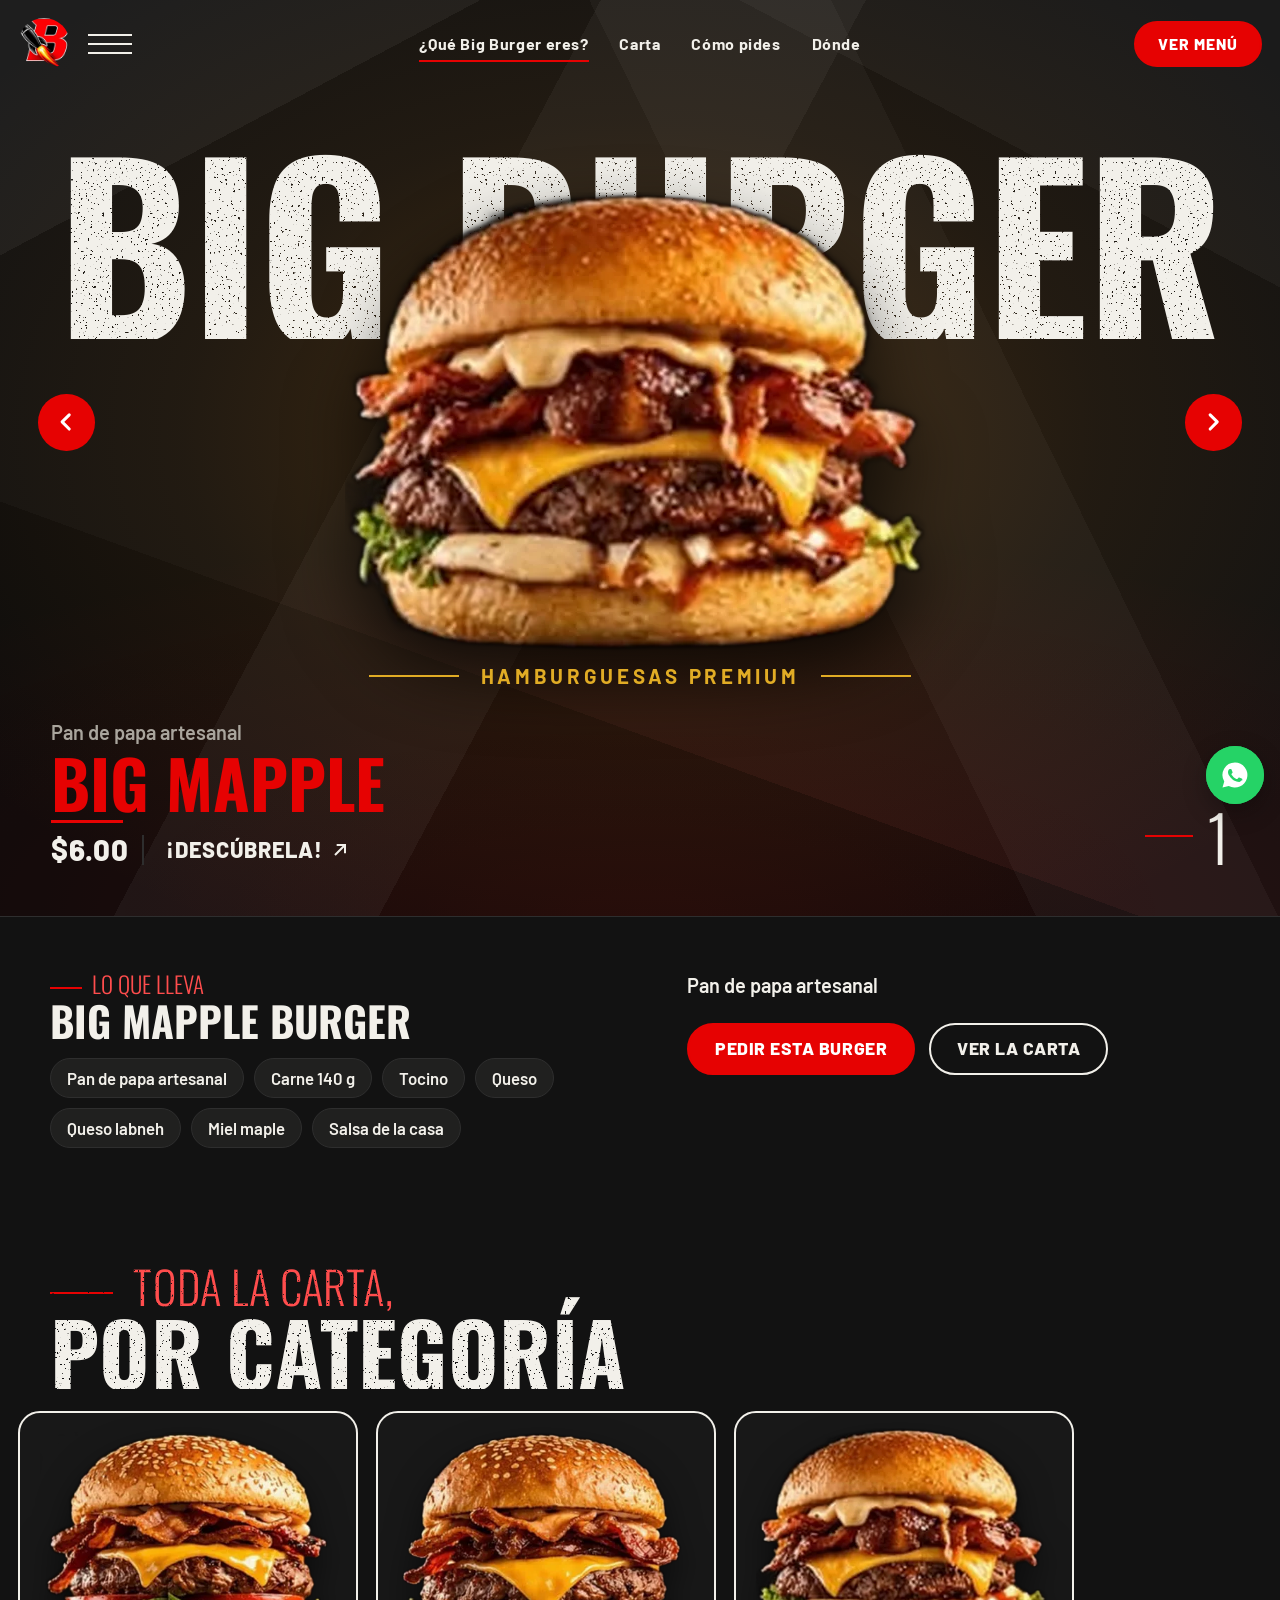
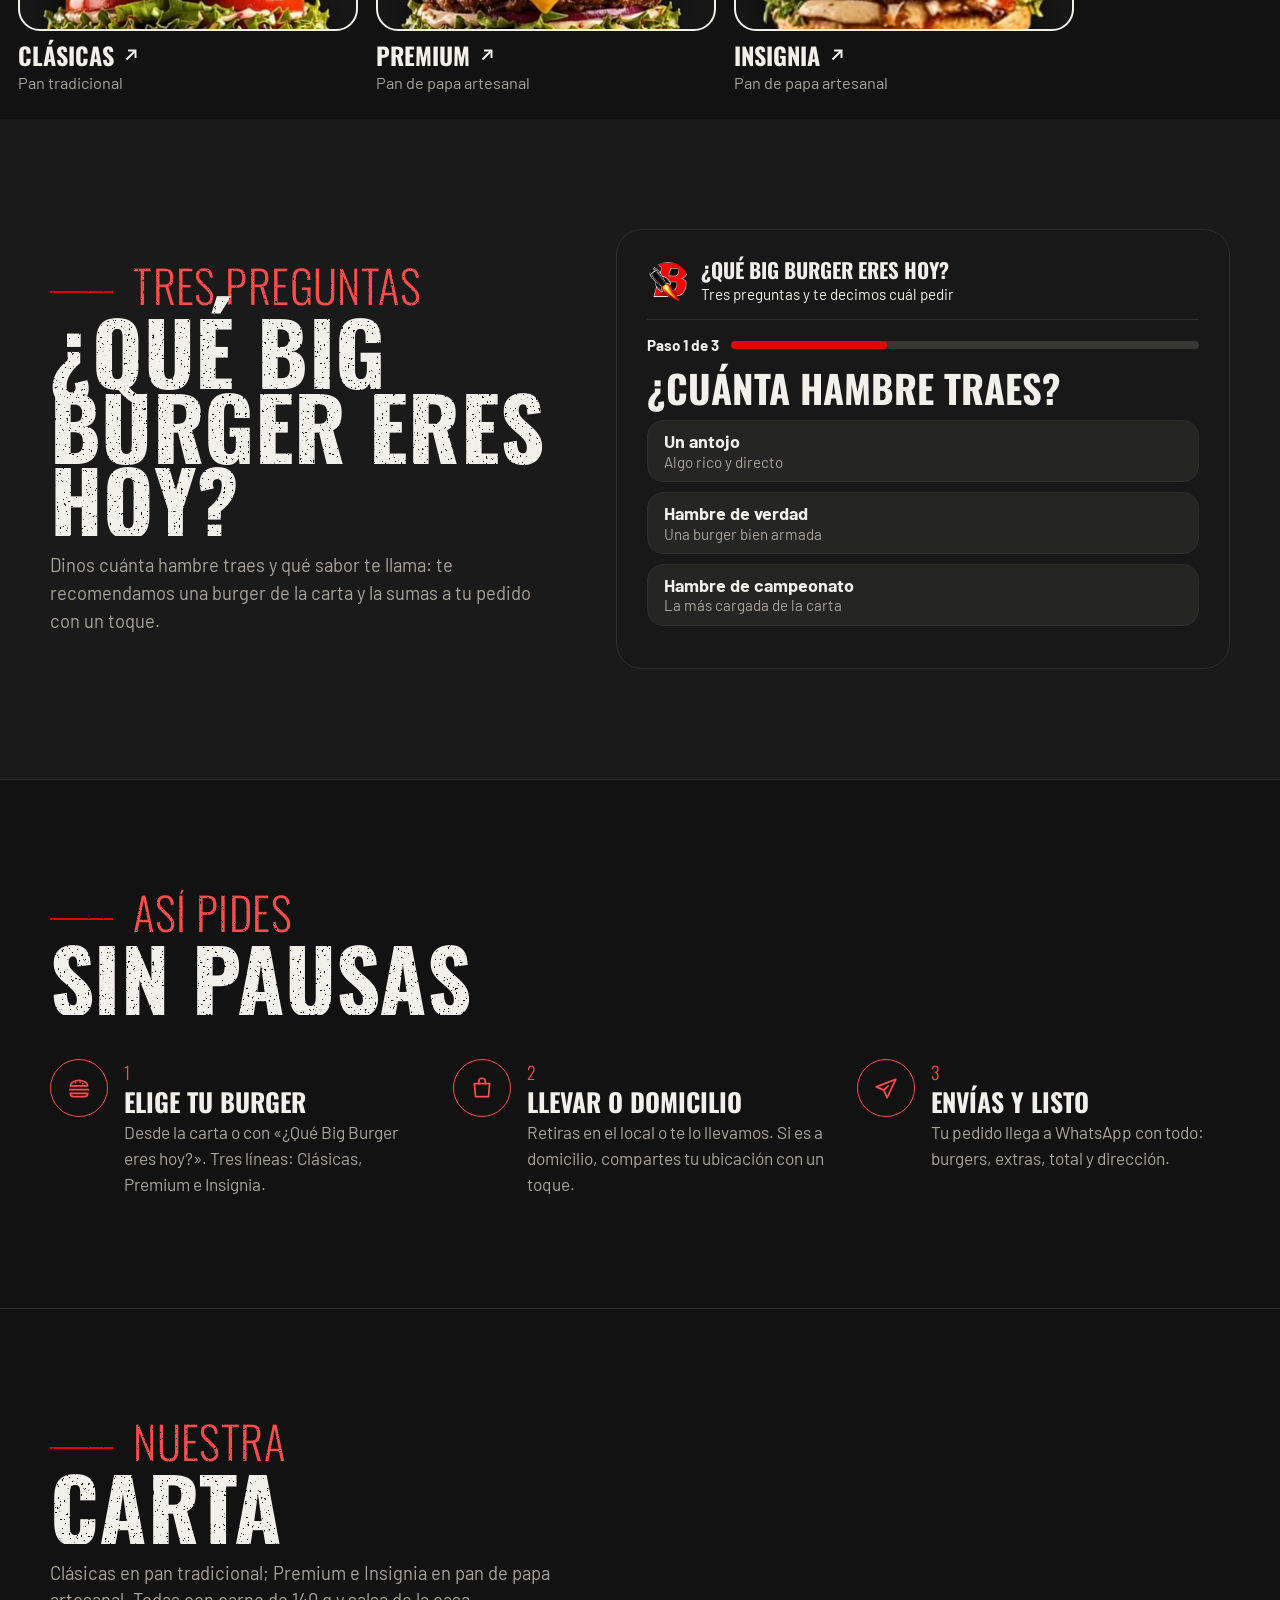
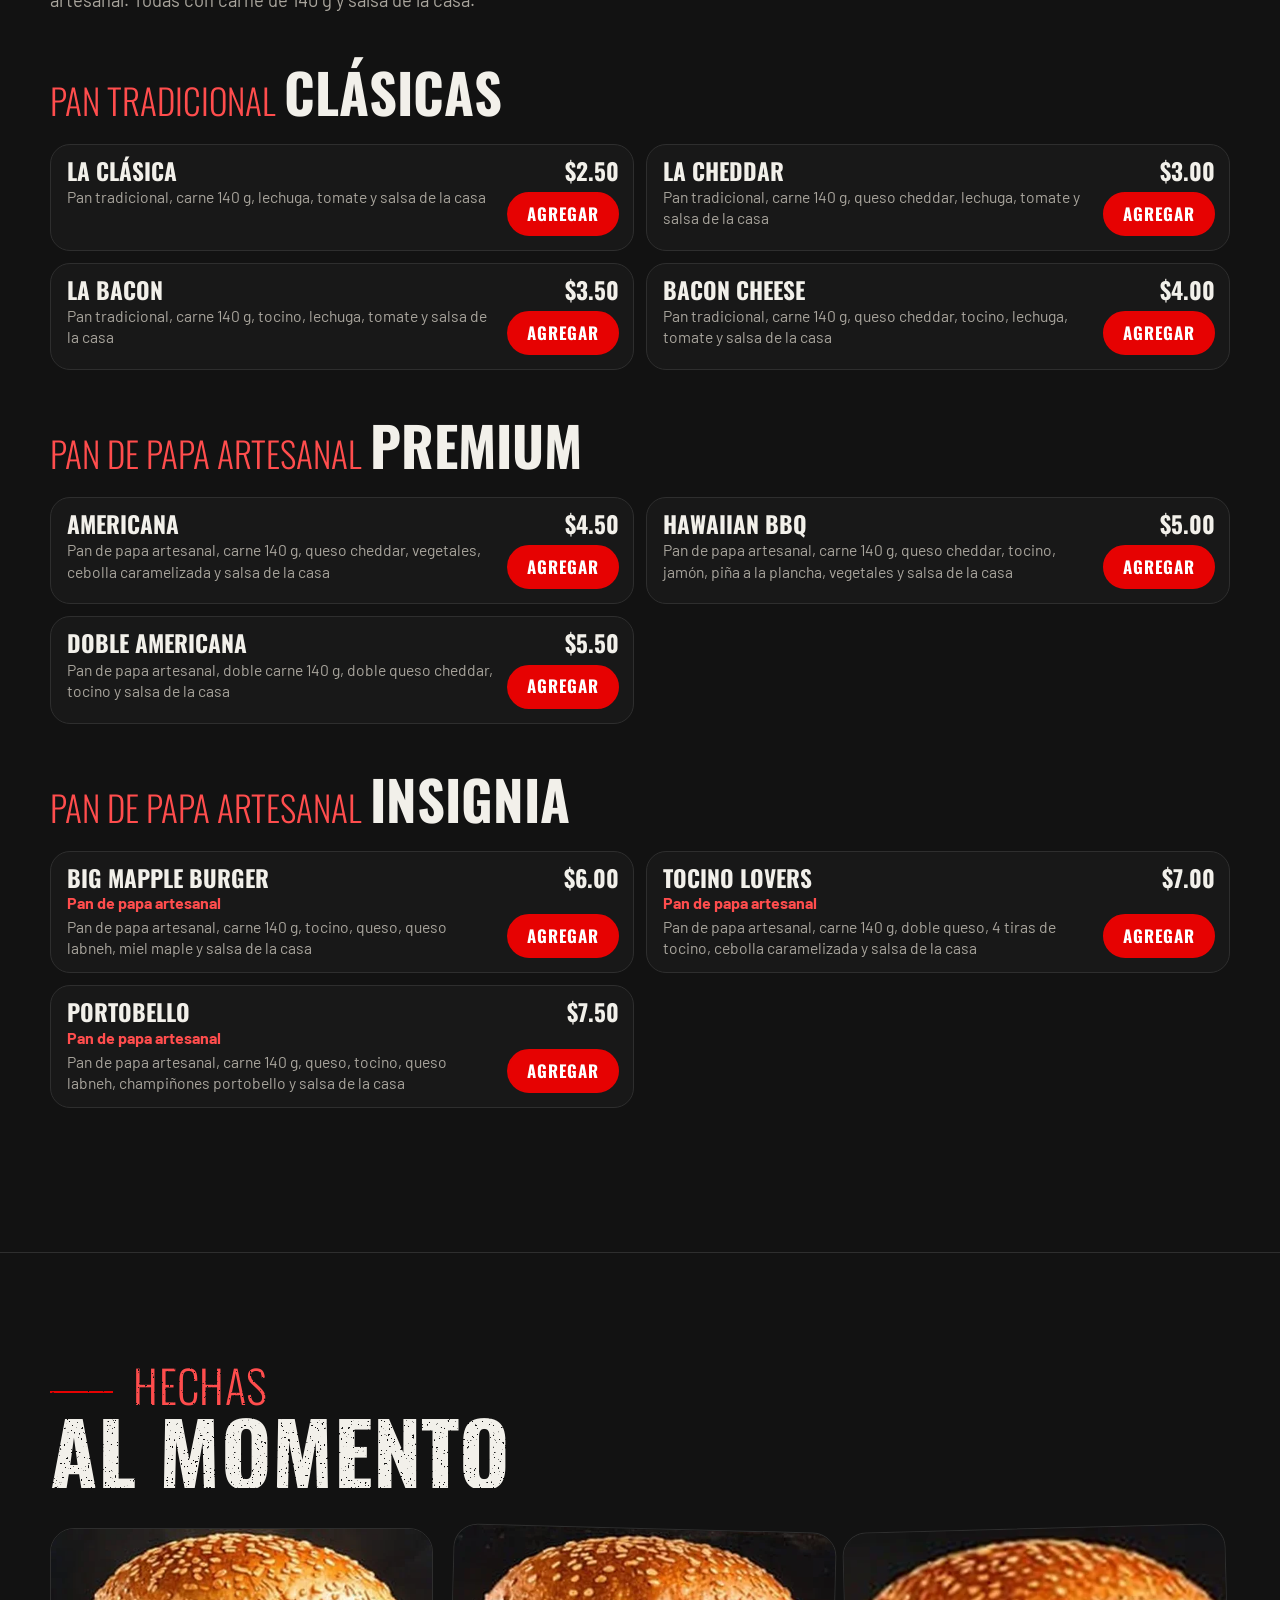
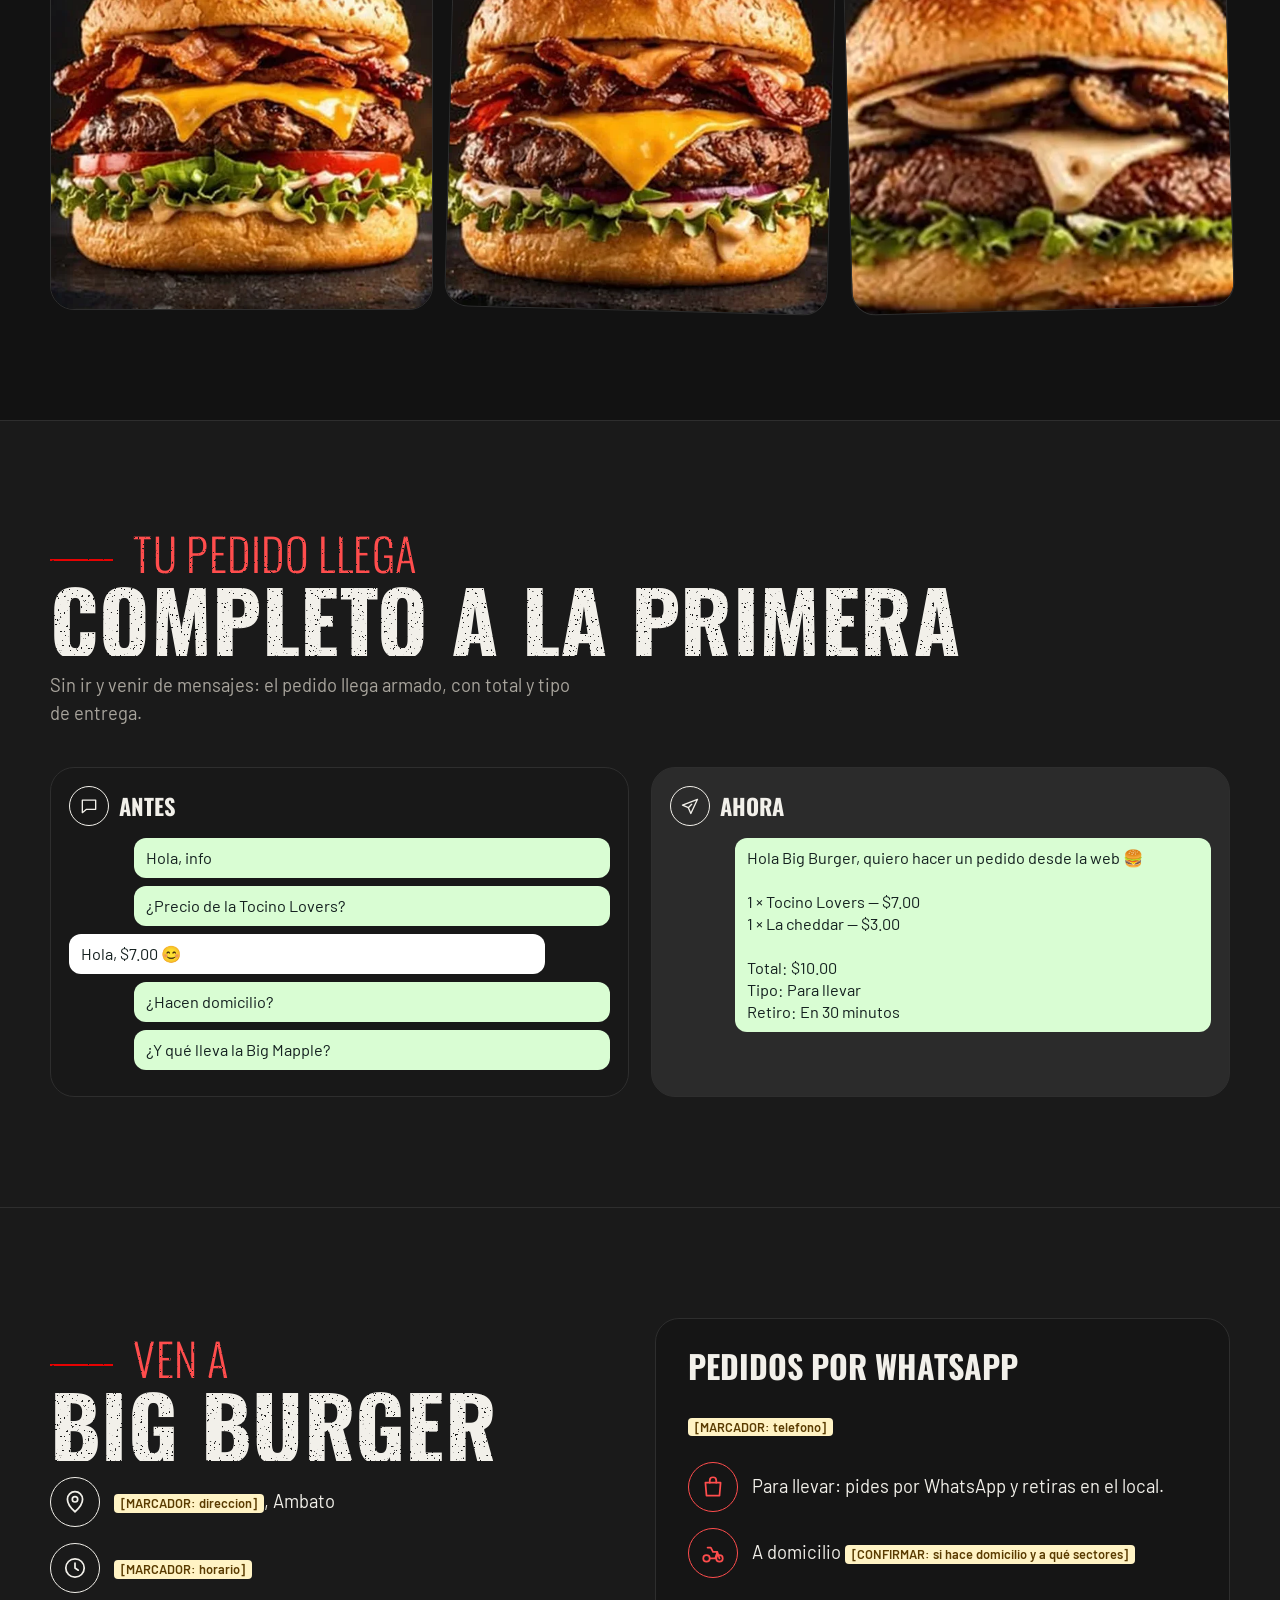
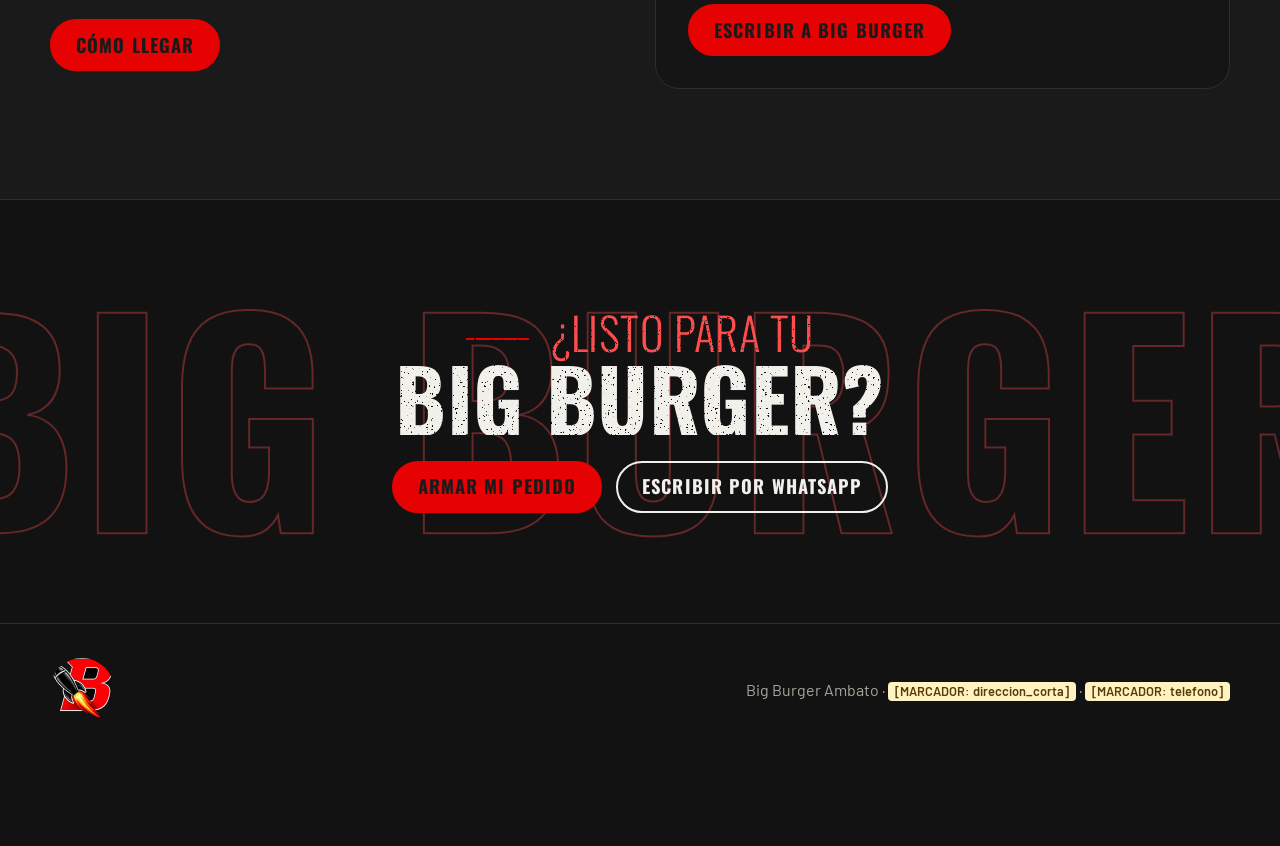
==== commit 7ec9df0c: "Rojo del logo como color principal; el dorado queda en detalles Co-Authored-By: Claude Opus 5.5 <nor" ====
--- a/index.html
+++ b/index.html
@@ -12,8 +12,9 @@
 <link rel="stylesheet" href="efectos/base.css">
 <link rel="stylesheet" href="efectos/energia.css">
 <link rel="stylesheet" href="efectos/escaparate.css">
+<link rel="stylesheet" href="efectos/acento-fuerte.css">
 <link rel="stylesheet" href="motor/pedido.css">
-<style>:root { --fx-bg: #F2F0EA; --fx-paper: #FAF8F3; --fx-accent: #E1AC25; --fx-ink: #121212; --fx-deep: #1A1A1A; --fx-pop: #E1AC25; --fx-font: "Barlow", "Arial Narrow", Arial, sans-serif; --fx-font-disp: "Oswald", Impact, "Arial Narrow", sans-serif; --fx-font-txt: "Barlow", "Arial Narrow", Arial, sans-serif; --fx-deep-2: #121212; --fx-line-deep: #2E2E2E; --fx-soft: #D9D6CF; --fx-soft-2: #A9A59D; --fx-warm: #E60202; --fx-chat: #ECE7DD; }</style>
+<style>:root { --fx-bg: #F2F0EA; --fx-paper: #FAF8F3; --fx-accent: #E60202; --fx-ink: #121212; --fx-deep: #1A1A1A; --fx-pop: #FF4D4D; --fx-font: "Barlow", "Arial Narrow", Arial, sans-serif; --fx-font-disp: "Oswald", Impact, "Arial Narrow", sans-serif; --fx-font-txt: "Barlow", "Arial Narrow", Arial, sans-serif; --fx-deep-2: #121212; --fx-line-deep: #2E2E2E; --fx-soft: #D9D6CF; --fx-soft-2: #A9A59D; --fx-warm: #E60202; --fx-chat: #ECE7DD; --fx-oro: #E1AC25; --fx-sobre-acento: #FFFFFF; }</style>
 
 <link rel="stylesheet" href="modulos/restaurante/rest.css">
 <link rel="preload" as="image" href="assets/corte-big-mapple.webp" fetchpriority="high">
--- a/efectos/escaparate.css
+++ b/efectos/escaparate.css
@@ -44,8 +44,8 @@
 
 /* ---------- subtítulo con reglas doradas (— HAMBURGUESAS PREMIUM —) ---------- */
 .esc-sub { position: relative; z-index: 2; margin: clamp(6px, 1vw, 14px) auto 0; display: flex; align-items: center; justify-content: center; gap: clamp(12px, 2vw, 22px);
-  font: 700 clamp(.95rem, 1.6vw, 1.35rem)/1 var(--fx-font-txt); letter-spacing: .18em; text-transform: uppercase; color: var(--fx-accent); }
-.esc-sub::before, .esc-sub::after { content: ""; width: clamp(34px, 7vw, 110px); height: 2px; background: var(--fx-accent); }
+  font: 700 clamp(.95rem, 1.6vw, 1.35rem)/1 var(--fx-font-txt); letter-spacing: .18em; text-transform: uppercase; color: var(--fx-oro, var(--fx-accent)); }   /* --fx-oro: segundo color de la marca, opcional */
+.esc-sub::before, .esc-sub::after { content: ""; width: clamp(34px, 7vw, 110px); height: 2px; background: var(--fx-oro, var(--fx-accent)); }
 
 /* ---------- pie: nombre de la burger con subrayado dorado y número ---------- */
 .esc-pie { position: relative; z-index: 3; display: flex; align-items: flex-end; justify-content: space-between; gap: 18px;
--- a/efectos/acento-fuerte.css
+++ b/efectos/acento-fuerte.css
@@ -0,0 +1,13 @@
+/* efectos/acento-fuerte.css · complemento OPCIONAL (efectos.usar = ["acento-fuerte"]) para marcas cuyo acento es un color fuerte (rojo, azul, verde oscuro).
+   El kit pinta el texto sobre el acento con --fx-deep (oscuro), pensado para acentos claros (dorado, crema). Sobre un rojo saturado eso no llega a 4.5:1:
+   aquí el texto sobre el acento pasa a --fx-sobre-acento (blanco por defecto). Origen: Big Burger (rojo #E60202 del logo: blanco 4.8:1, oscuro 3.9:1).
+   Estático. Las hojas del módulo se cargan después: los selectores llevan «html body» para ganar sin !important. */
+html body .btn, html body .pd-btn:not(.pd-btn-sec), html body .rb-pill.lleno, html body .rb-boton.lleno, html body .rest-btn:not(.sec):not(.peligro),
+html body .esc-flecha, html body .kp-cta, html body .rp-tabs button[aria-selected="true"], html body.rb-pagina .reco, html body.rb-pagina .pd-listo,
+html body.rb-pagina .pd-op input:checked + span, html body.rb-pagina .pd-chip input:checked + span, html body .rp-prod .cant, html body .hub-card.principal {
+  color: var(--fx-sobre-acento, #fff);
+}
+html body.rb-pagina .btn.btn-linea, html body .pd-btn.pd-btn-sec { color: var(--fx-bg); }
+html body .rb-menu, html body .rb-menu nav a { color: var(--fx-sobre-acento, #fff); }
+html body .rb-menu nav a:focus-visible { color: var(--fx-deep); }
+html body.rb-pagina .reco small, html body.rb-pagina .reco .precio, html body.rb-pagina .reco p { color: var(--fx-sobre-acento, #fff); }
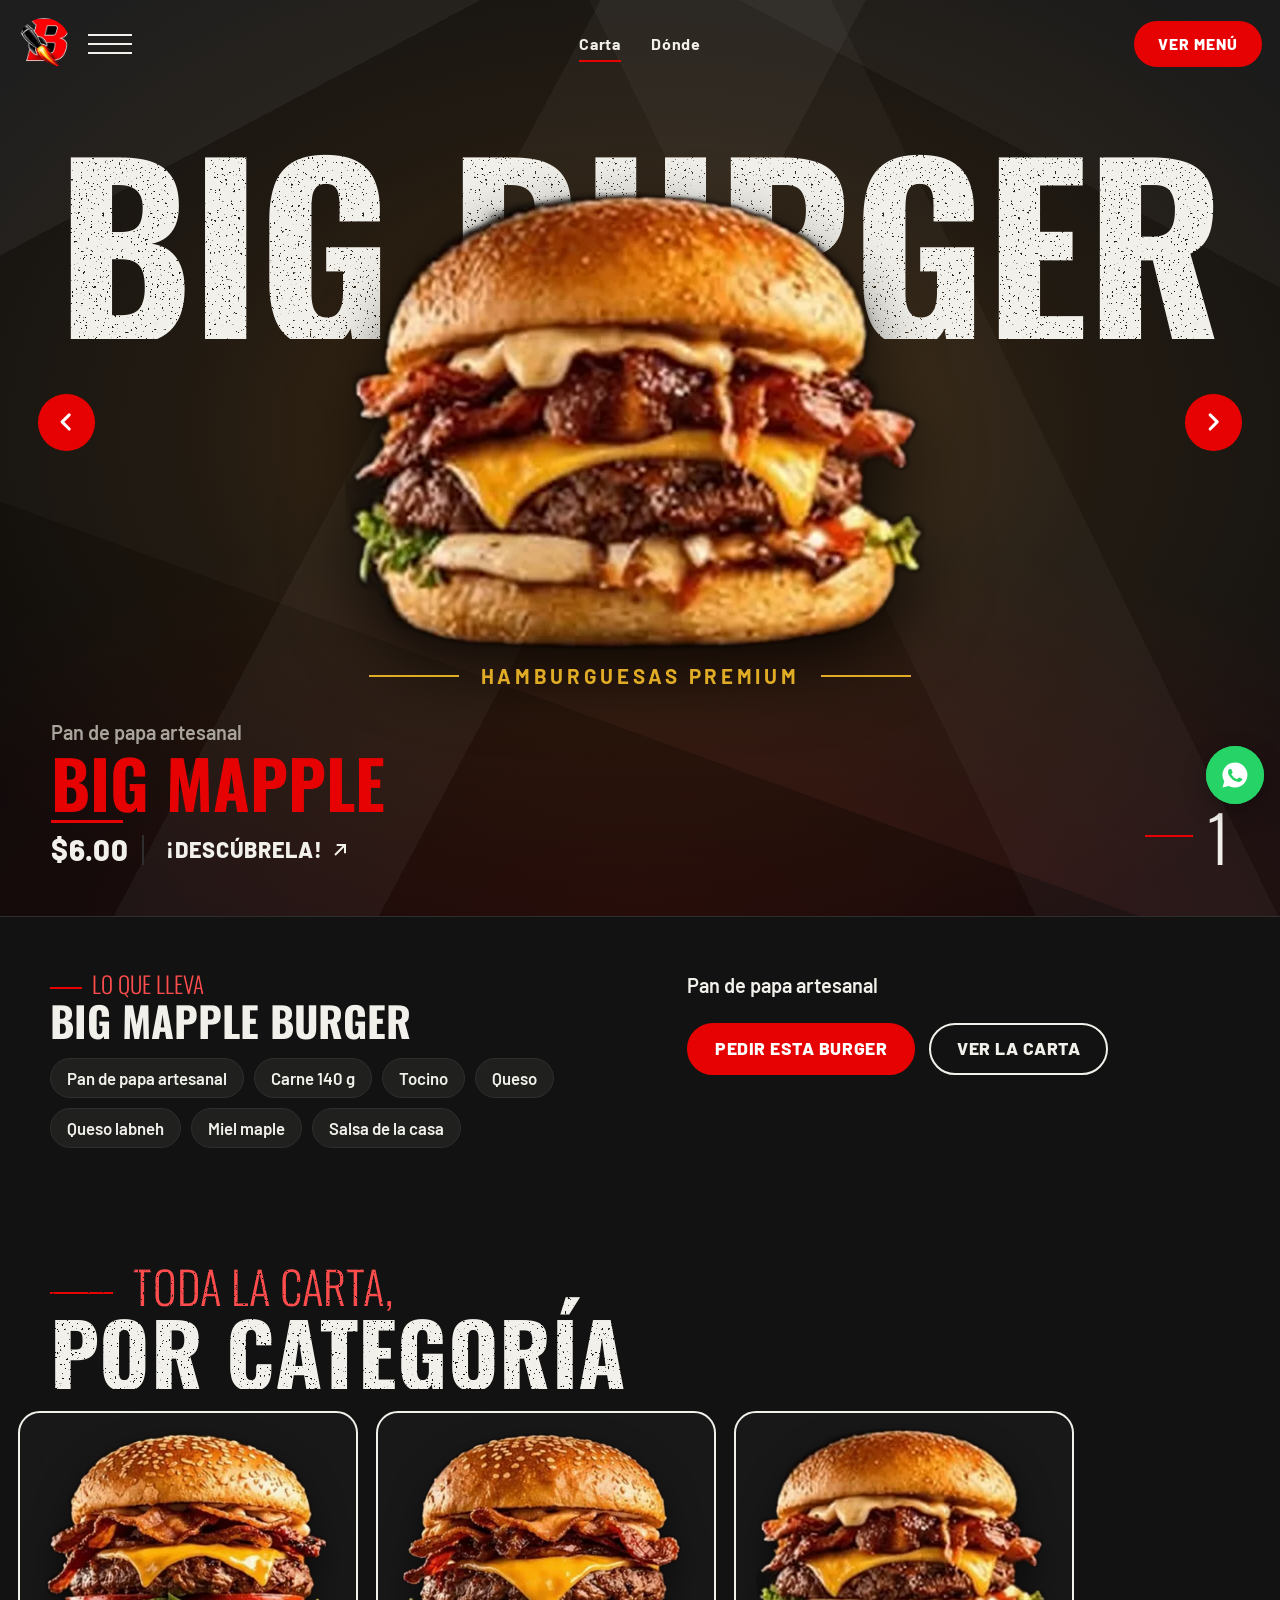
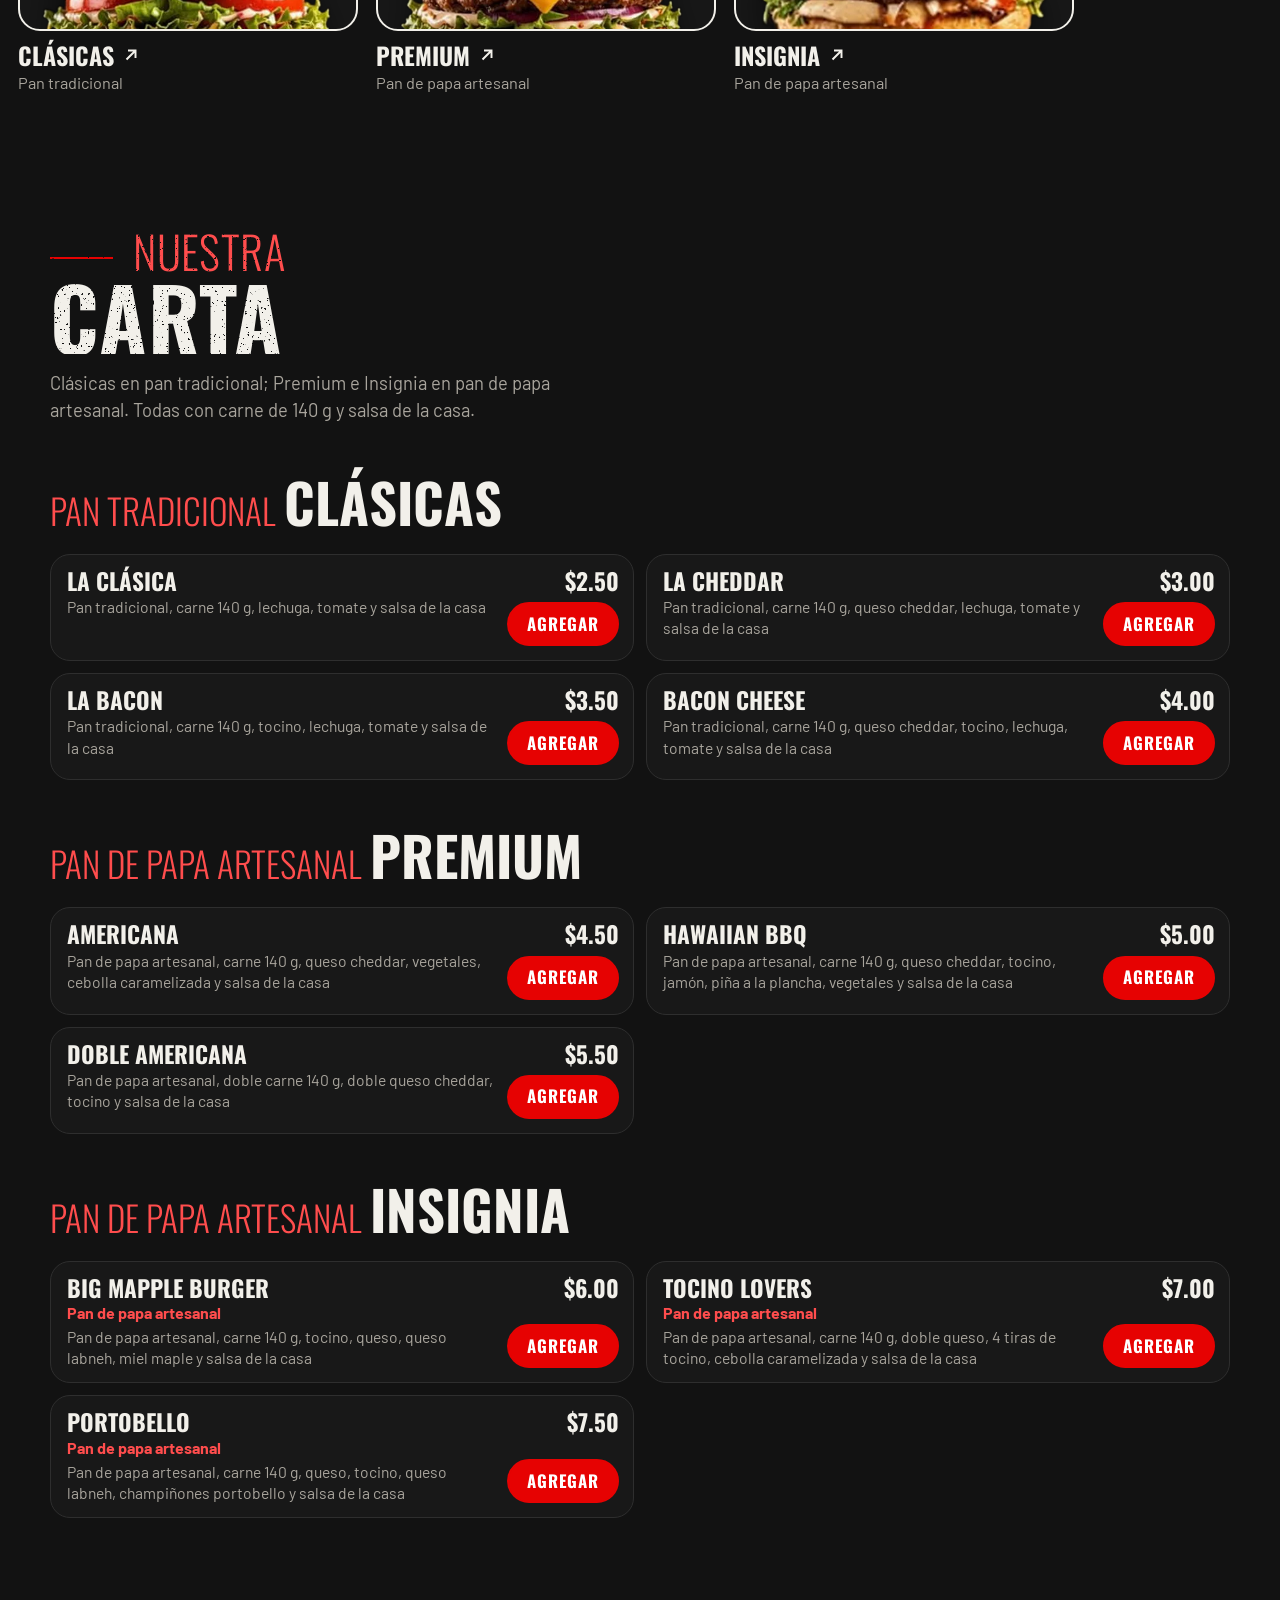
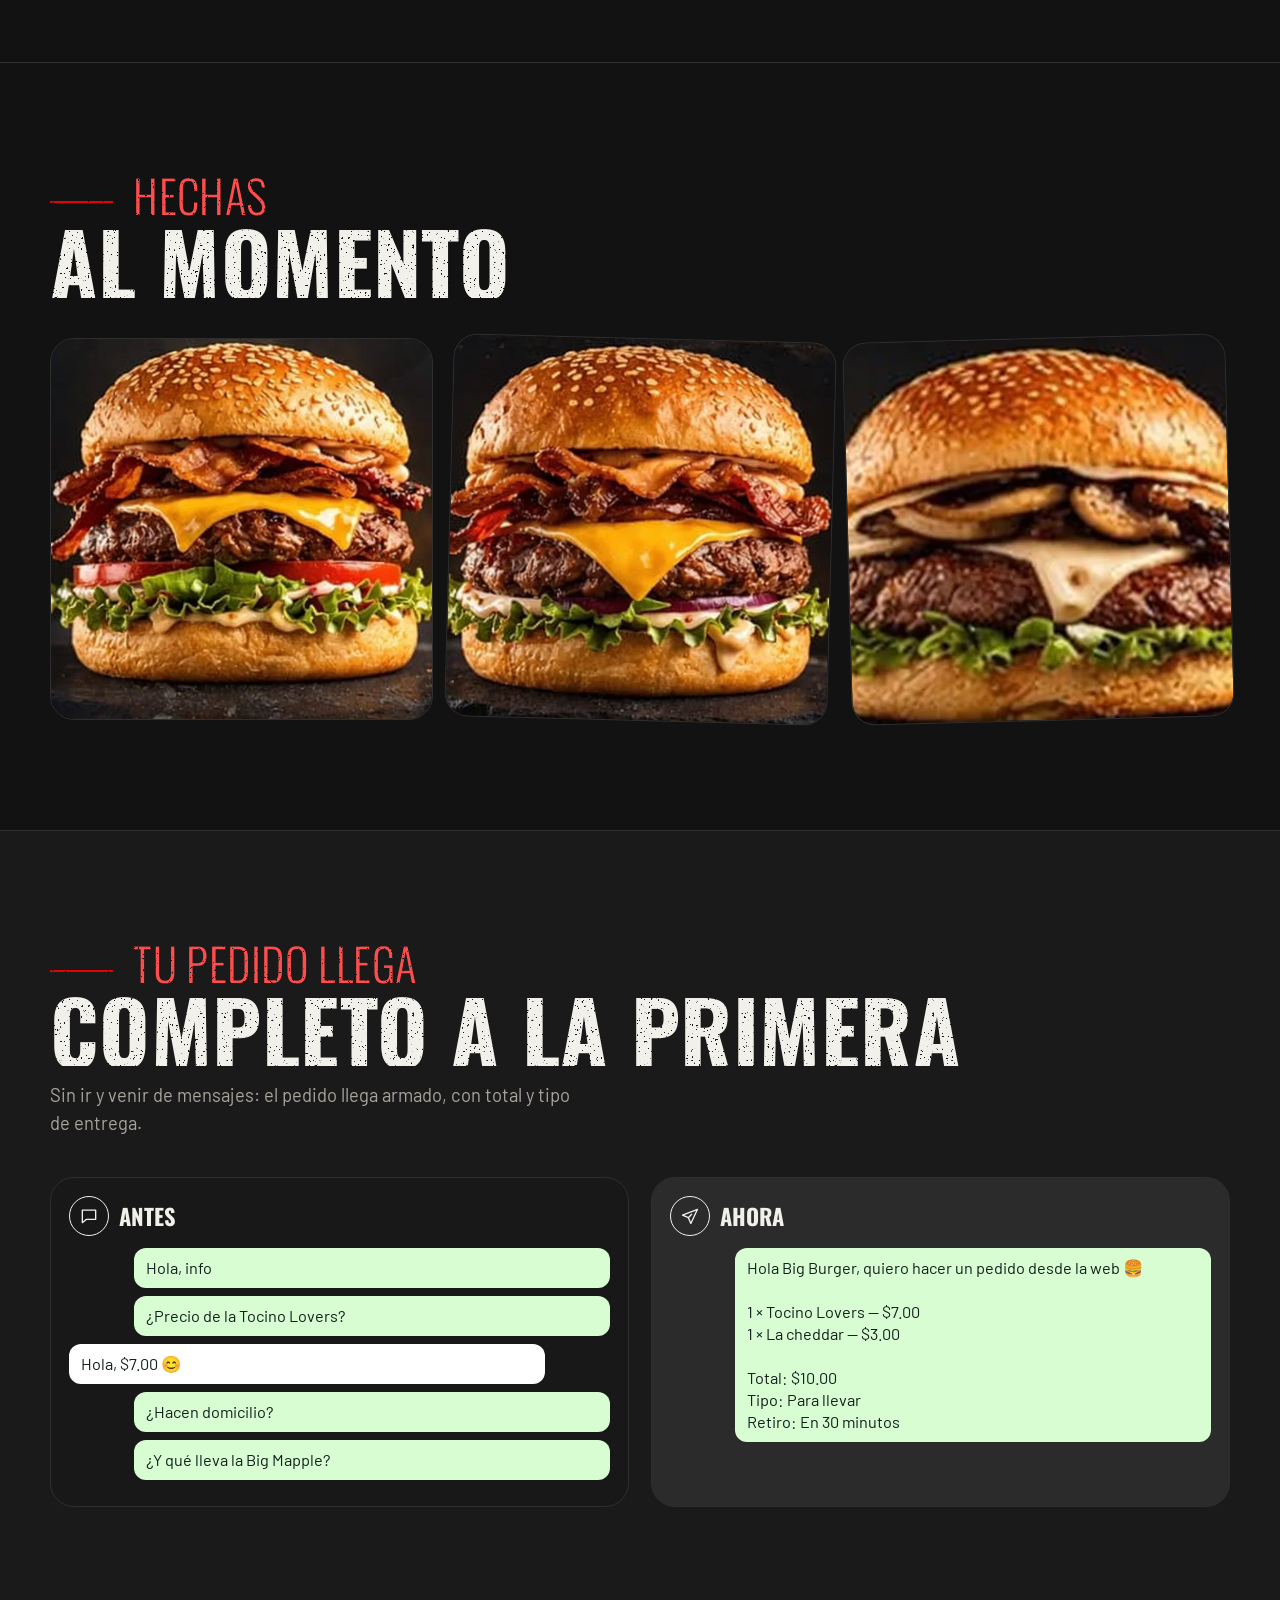
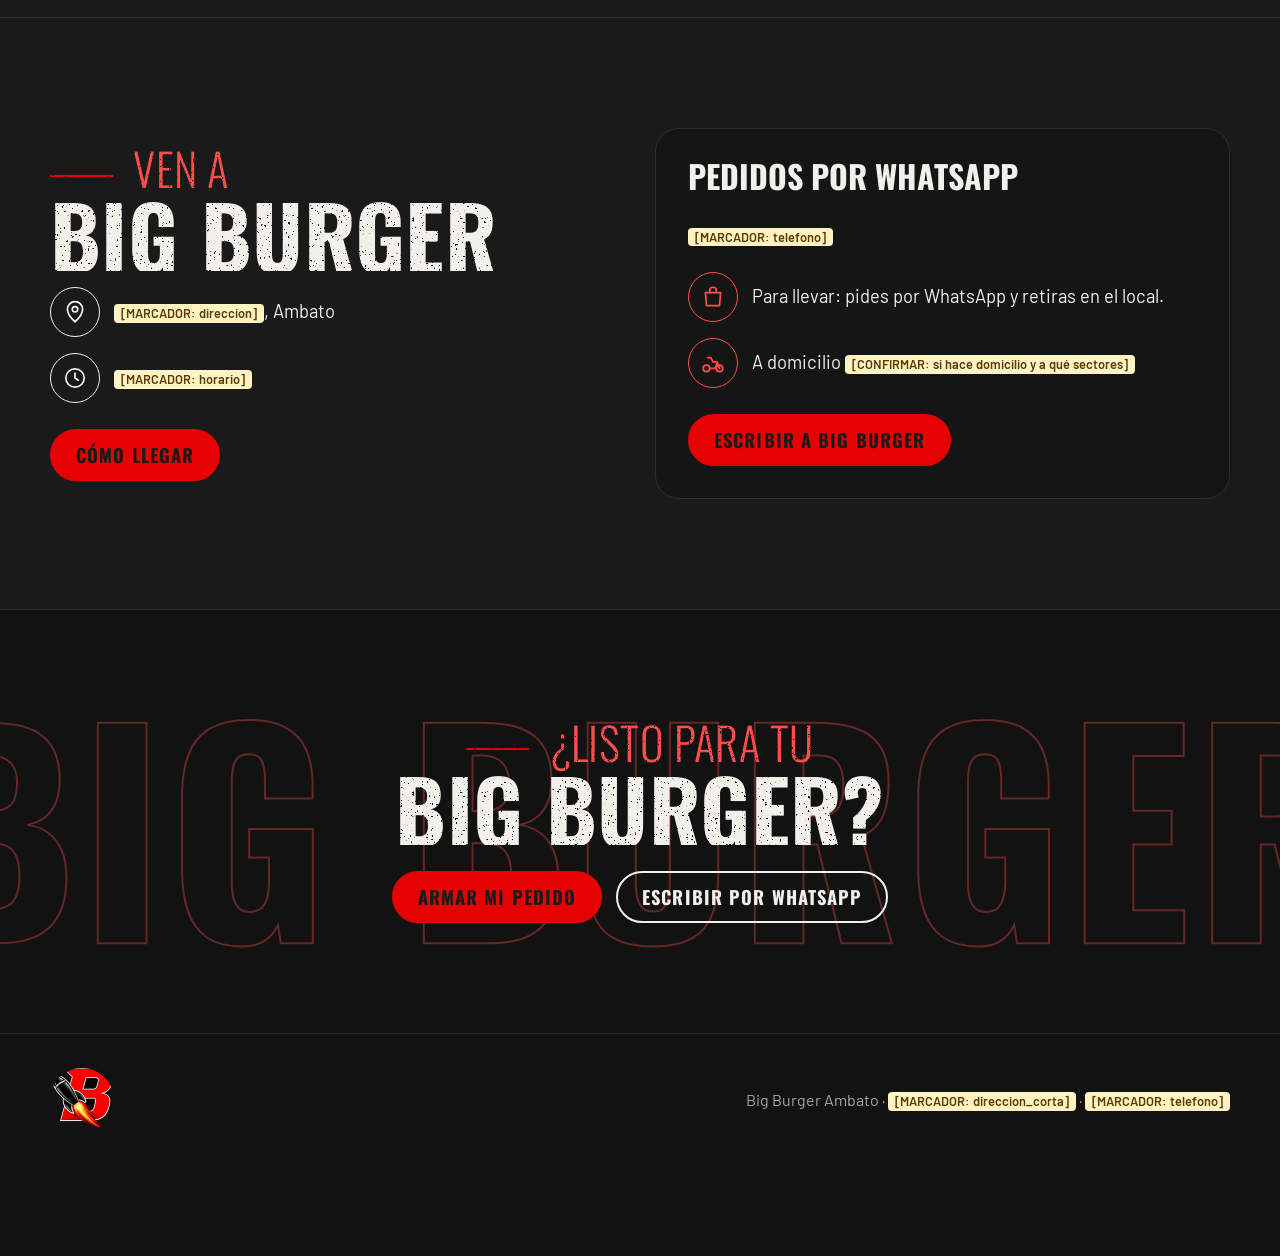
==== commit df935177: "Sin «¿Qué Big Burger eres hoy?» ni «Así pides sin pausas» Co-Authored-By: Claude Opus 5.5 <noreply@a" ====
--- a/index.html
+++ b/index.html
@@ -107,7 +107,7 @@
 .demo-links { display: flex; flex-wrap: wrap; gap: 8px 18px; justify-content: center; margin-top: 22px; font-size: 1.02rem; }
 </style>
 </head>
-<body class="rb-pagina" data-pagina="Landing (Pro)" data-secciones='["Vitrina de burgers (inicio)", "¿Qué Big Burger eres hoy?", "Cómo pides", "Carta", "Galería", "Qué cambia", "Dónde estamos", "Cierre"]'>
+<body class="rb-pagina" data-pagina="Landing (Pro)" data-secciones='["Vitrina de burgers (inicio)", "Carta", "Galería", "Qué cambia", "Dónde estamos", "Cierre"]'>
 <svg width="0" height="0" style="position:absolute" aria-hidden="true"><defs>
   <symbol id="i-reloj" viewBox="0 0 24 24"><circle cx="12" cy="12" r="8.5"/><path d="M12 7.5V12l3 2"/></symbol>
   <symbol id="i-pin" viewBox="0 0 24 24"><path d="M12 21s7-6 7-11.5a7 7 0 0 0-14 0C5 15 12 21 12 21z"/><circle cx="12" cy="9.5" r="2.5"/></symbol>
@@ -143,8 +143,6 @@
   <nav><a href="#inicio">Inicio</a>
   <a href="#rb-detalle">Las burgers</a>
   <a href="#carta">Carta</a>
-  <a href="#diagnostico">¿Qué Big Burger eres?</a>
-  <a href="#como">Cómo pides</a>
   <a href="#donde">Dónde estamos</a>
   </nav>
   <footer>
@@ -162,7 +160,7 @@
     <a class="rb-logo" href="#inicio" aria-label="Big Burger, inicio"><img src="assets/logo.webp" alt="" width="52" height="52"></a>
     <button type="button" class="rb-menu-btn" id="rb-abrir" aria-label="Abrir el menú" aria-haspopup="dialog"><i></i><i></i><i></i></button>
   </div>
-  <nav class="esc-nav" aria-label="Secciones"><a href="#diagnostico">¿Qué Big Burger eres?</a><a href="#carta">Carta</a><a href="#como">Cómo pides</a><a href="#donde">Dónde</a></nav>
+  <nav class="esc-nav" aria-label="Secciones"><a href="#carta">Carta</a><a href="#donde">Dónde</a></nav>
   <div class="rb-cab-der"><a class="rb-pill lleno" href="#carta" data-pedir>Ver menú</a></div>
 </div></header>
   <div id="rb-centinela" aria-hidden="true" style="position:absolute;top:140px;left:0;width:1px;height:1px;pointer-events:none"></div>
@@ -196,23 +194,9 @@
 
 
 
-<section class="sec papel diag" id="diagnostico"><div class="wrap">
-  <div data-reveal>
-    <h2 class="doble"><span>Tres preguntas</span>¿Qué Big Burger eres hoy?</h2>
-    <p class="intro">Dinos cuánta hambre traes y qué sabor te llama: te recomendamos una burger de la carta y la sumas a tu pedido con un toque.</p>
-  </div>
-  <div class="caja" id="caja-diag" aria-live="polite"></div>
-</div></section>
-
-<section class="sec oscuro" id="como"><div class="wrap">
-  <h2 class="doble" data-reveal><span>Así pides</span>sin pausas</h2>
-  <div class="pasos" data-stagger>
-    <div class="paso"><span class="ico"><svg><use href="#i-burger"/></svg></span><div><b>1</b><h3>Elige tu burger</h3><p>Desde la carta o con «¿Qué Big Burger eres hoy?». Tres líneas: Clásicas, Premium e Insignia.</p></div></div>
-    <div class="paso"><span class="ico"><svg><use href="#i-bolsa"/></svg></span><div><b>2</b><h3>Llevar o domicilio</h3><p>Retiras en el local o te lo llevamos. Si es a domicilio, compartes tu ubicación con un toque.</p></div></div>
-    <div class="paso"><span class="ico"><svg><use href="#i-envio"/></svg></span><div><b>3</b><h3>Envías y listo</h3><p>Tu pedido llega a WhatsApp con todo: burgers, extras, total y dirección.</p></div></div>
-    
-  </div>
-</div></section>
+
+
+
 
 
 
@@ -310,41 +294,6 @@
   aplicar(RESTDATA.sectores); REST.rpc('carta').then(c => aplicar(c.sectores)).catch(() => {}); }
 { const q = new URLSearchParams(location.search).get('pedir'); if (q && P.items.has(q)) setTimeout(() => P.abrirProducto(q), 500); }   /* viene de la vitrina de burgers: «Pedir esta burger» */
 
-/* Diagnóstico: recomienda solo productos reales de la carta. Preguntas y reglas vienen de cliente.json → diag */
-const DIAG = {"titulo": "¿Qué Big Burger eres hoy?", "sub": "Tres preguntas y te decimos cuál pedir", "fino": "Tres preguntas", "intro": "Dinos cuánta hambre traes y qué sabor te llama: te recomendamos una burger de la carta y la sumas a tu pedido con un toque.", "hoy": "Tu Big Burger de hoy", "preguntas": [{"clave": "hambre", "texto": "¿Cuánta hambre traes?", "opciones": [{"valor": "antojo", "texto": "Un antojo", "detalle": "Algo rico y directo"}, {"valor": "seria", "texto": "Hambre de verdad", "detalle": "Una burger bien armada"}, {"valor": "campeonato", "texto": "Hambre de campeonato", "detalle": "La más cargada de la carta"}]}, {"clave": "sabor", "texto": "¿Qué sabor te llama?", "opciones": [{"valor": "clasico", "texto": "Lo clásico", "detalle": "Carne, queso y salsa de la casa"}, {"valor": "tocino", "texto": "Tocino y queso", "detalle": "Crujiente y fundido"}, {"valor": "dulce", "texto": "Dulce y salado", "detalle": "Miel maple o piña a la plancha"}, {"valor": "hongos", "texto": "Con champiñones", "detalle": "Portobello y queso labneh"}]}, {"clave": "quien", "texto": "¿Para quién es?", "opciones": [{"valor": "yo", "texto": "Solo para mí"}, {"valor": "compartir", "texto": "Somos dos o más", "detalle": "Te sugerimos otra para acompañar"}]}], "reglas": [{"si": {"sabor": "hongos"}, "id": "portobello"}, {"si": {"sabor": "dulce", "hambre": "antojo"}, "id": "hawaiian-bbq"}, {"si": {"sabor": "dulce"}, "id": "big-mapple"}, {"si": {"sabor": "tocino", "hambre": "campeonato"}, "id": "tocino-lovers"}, {"si": {"sabor": "tocino", "hambre": "seria"}, "id": "doble-americana"}, {"si": {"sabor": "tocino"}, "id": "bacon-cheese"}, {"si": {"sabor": "clasico", "hambre": "campeonato"}, "id": "doble-americana"}, {"si": {"sabor": "clasico", "hambre": "seria"}, "id": "americana"}, {"si": {"sabor": "clasico"}, "id": "cheddar"}], "defecto": "clasica", "compartir": {"clave": "quien", "valor": "compartir", "id": "clasica", "texto": "¿Son más? Suma una"}};
-const preguntas = DIAG.preguntas.map(q => ({ k: q.clave, t: q.texto, ops: q.opciones.map(o => [o.valor, o.texto, o.detalle || '']) }));
-function recomendar(r) {
-  for (const g of DIAG.reglas) if (Object.entries(g.si).every(([k, v]) => r[k] === v)) return g.id;
-  return DIAG.defecto;
-}
-const s = { paso: 0, r: {} }, caja = document.getElementById('caja-diag'), N = preguntas.length;
-const cab = `<div class="caja-cab"><img src="assets/logo.webp" alt="" width="42" height="42"><div><b>${esc(DIAG.titulo)}</b><small>${esc(DIAG.sub)}</small></div></div>`;
-function pintar() {
-  if (s.paso < N) {
-    const q = preguntas[s.paso];
-    caja.innerHTML = `${cab}<div class="prog"><span>Paso ${s.paso + 1} de ${N}</span><div class="pista"><div style="width:${s.paso / N * 100}%"></div></div></div>
-      <div class="fx-paso" style="display:flex;flex-direction:column;gap:14px"><h3>${esc(q.t)}</h3>
-      <div class="ops">${q.ops.map(([v, t, d]) => `<button type="button" class="op" data-v="${esc(v)}"><span>${esc(t)}${d ? `<small>${esc(d)}</small>` : ''}</span></button>`).join('')}</div>
-      ${s.paso ? '<button type="button" class="enlace" id="volver">Volver</button>' : ''}</div>`;
-    requestAnimationFrame(() => requestAnimationFrame(() => { caja.querySelector('.pista div').style.width = ((s.paso + 1) / N * 100) + '%'; }));
-    caja.querySelectorAll('.op').forEach(b => b.onclick = () => { s.r[q.k] = b.dataset.v; s.paso++; pintar(); });
-    const v = document.getElementById('volver'); if (v) v.onclick = () => { s.paso--; pintar(); };
-  } else {
-    const id = recomendar(s.r), it = P.items.get(id);
-    const comp = s.r[DIAG.compartir.clave] === DIAG.compartir.valor ? P.items.get(DIAG.compartir.id) : null;
-    caja.innerHTML = `${cab}<div class="fx-paso" style="display:flex;flex-direction:column;gap:14px">
-      <div class="reco"><small>${esc(DIAG.hoy)}</small><b>${esc(it.nombre)}</b>${it.lema ? `<p><strong>${esc(it.lema)}.</strong></p>` : ''}
-        <p>${it.desc ? esc(it.desc) : '<span class="pend">[CONFIRMAR ingredientes]</span>'}</p><div class="precio">${plata(it.precio)}</div></div>
-      ${comp ? `<p>${esc(DIAG.compartir.texto)} <strong>${esc(comp.nombre)}</strong> por ${plata(comp.precio)}.</p>` : ''}
-      <button type="button" class="btn" id="add-reco">Agregar a mi pedido</button>
-      ${comp ? `<button type="button" class="btn btn-linea" id="add-comp">Sumar ${esc(comp.nombre)}</button>` : ''}
-      <div style="display:flex;gap:18px;flex-wrap:wrap"><a class="enlace" href="#carta">Ver toda la carta</a><button type="button" class="enlace" id="otra">Probar otra vez</button></div></div>`;
-    document.getElementById('add-reco').onclick = () => P.abrirProducto(id);
-    const c = document.getElementById('add-comp'); if (c) c.onclick = () => { P.abrirProducto(DIAG.compartir.id); c.disabled = true; c.textContent = 'Agregadas ✓'; };
-    document.getElementById('otra').onclick = () => { s.paso = 0; s.r = {}; pintar(); };
-  }
-}
-pintar();
 
 </script>
 <script src="fx.js"></script>
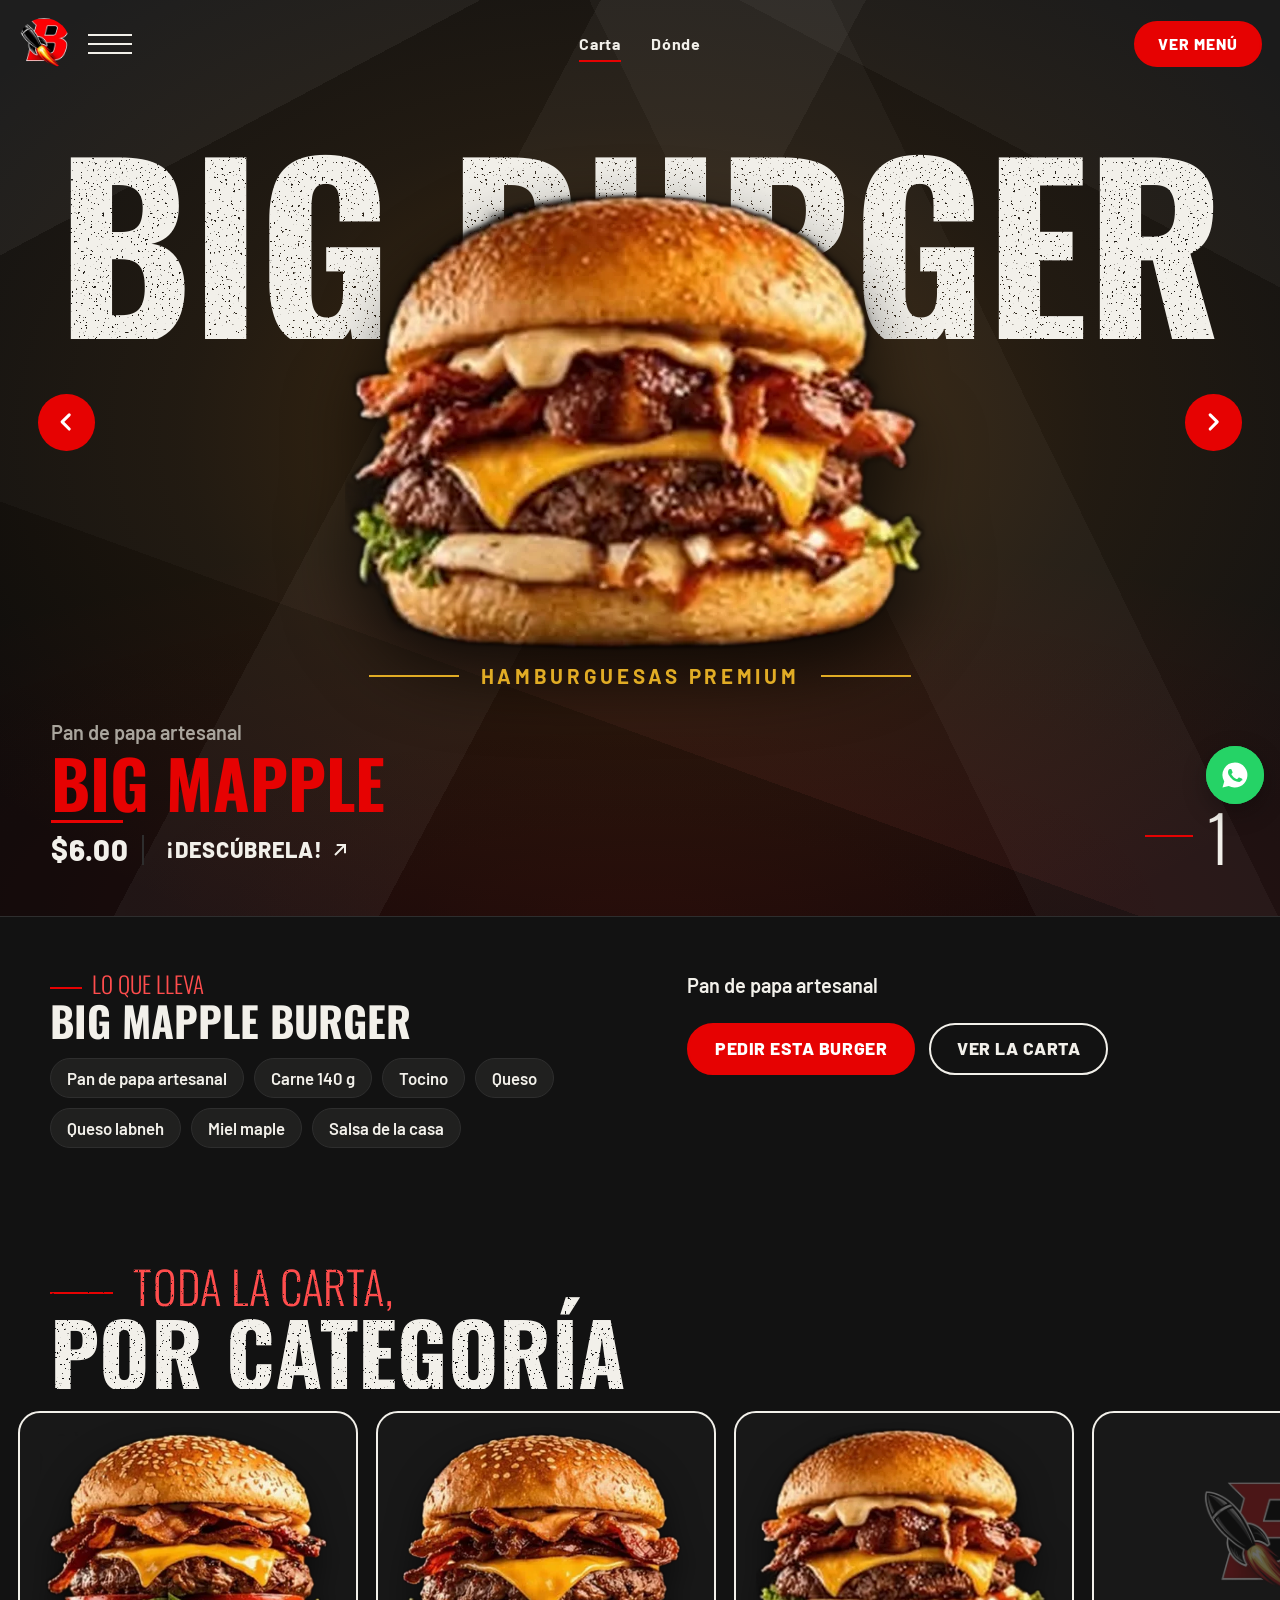
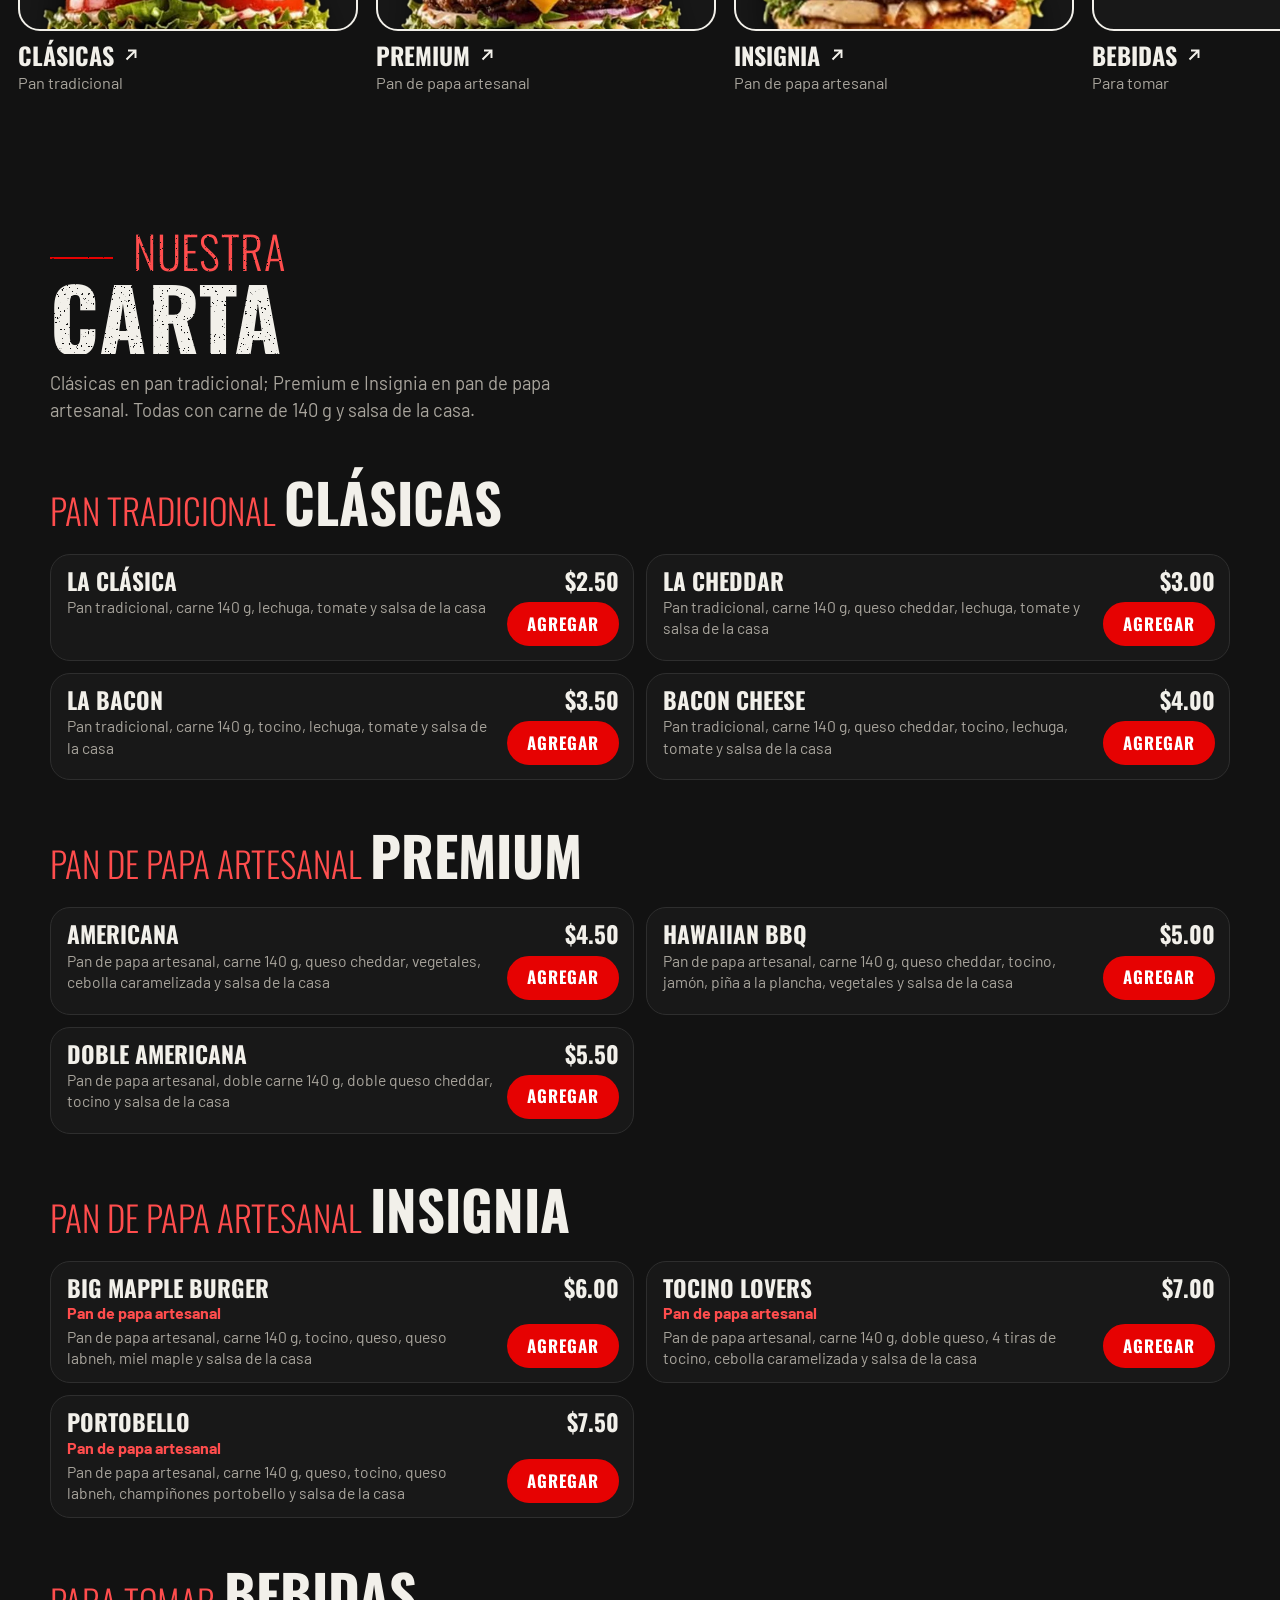
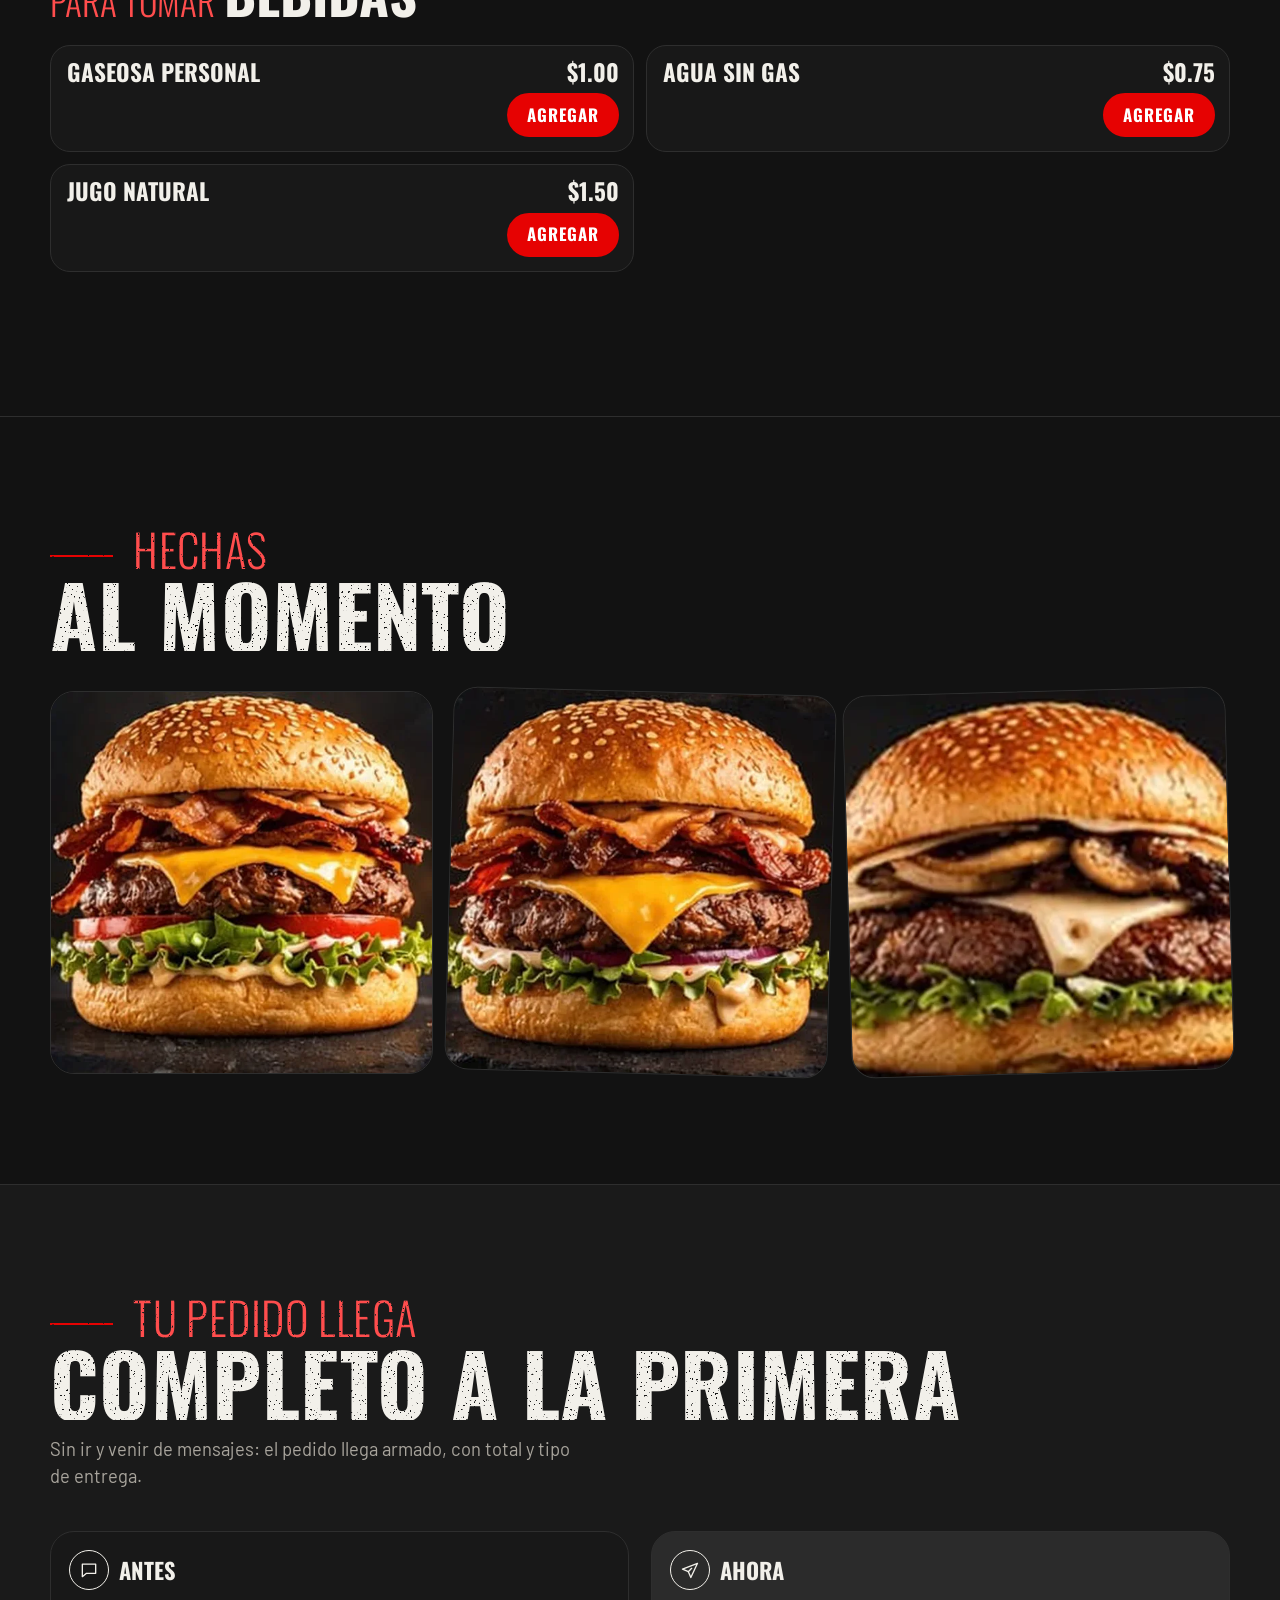
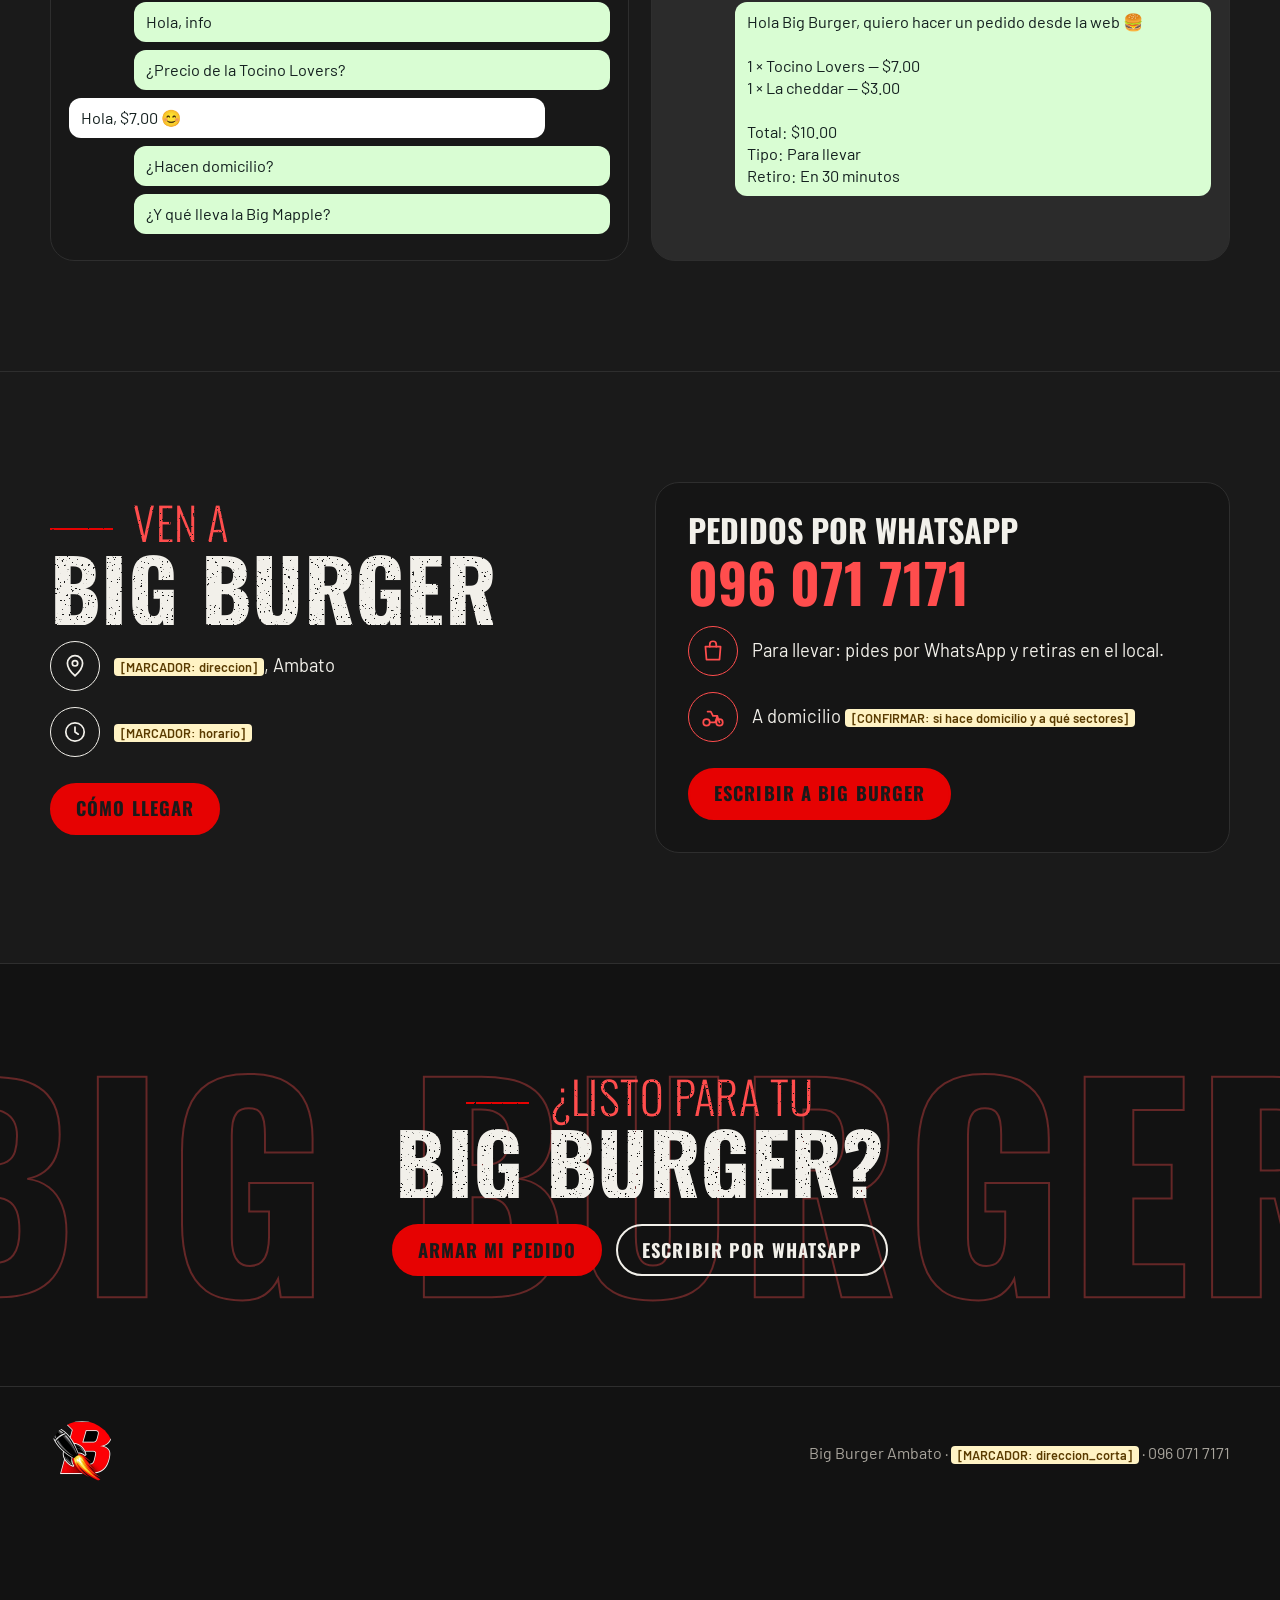
==== commit ab04acce: "WhatsApp real de Big Burger (096 071 7171) Co-Authored-By: Claude Opus 5.5 <noreply@anthropic.com> C" ====
--- a/index.html
+++ b/index.html
@@ -25,7 +25,7 @@
 <meta property="og:image" content="assets/og.jpg">
 <meta property="og:image:width" content="1200"><meta property="og:image:height" content="630">
 <script type="application/ld+json">
-{"@context": "https://schema.org", "@type": "Restaurant", "name": "Big Burger Ambato", "servesCuisine": "Hamburguesas", "telephone": "+[MARCADOR: wa]", "address": {"@type": "PostalAddress", "streetAddress": "[MARCADOR: direccion]", "addressLocality": "Ambato", "addressRegion": "Tungurahua", "addressCountry": "EC"}}
+{"@context": "https://schema.org", "@type": "Restaurant", "name": "Big Burger Ambato", "servesCuisine": "Hamburguesas", "telephone": "+593960717171", "address": {"@type": "PostalAddress", "streetAddress": "[MARCADOR: direccion]", "addressLocality": "Ambato", "addressRegion": "Tungurahua", "addressCountry": "EC"}}
 </script>
 <style>
 /* Hero */
@@ -248,7 +248,7 @@
   </div>
   <div class="oscuro" style="border-radius:20px;padding:clamp(22px,3vw,32px);box-shadow:8px 8px 0 var(--fx-deep);border:3px solid var(--fx-deep)" data-reveal>
     <h3 style="font:900 2rem/.95 var(--fx-font-disp);text-transform:uppercase">Pedidos por WhatsApp</h3>
-    <p style="font:900 clamp(2.4rem,7vw,3.4rem)/1 var(--fx-font-disp);color:var(--fx-pop);margin:10px 0 6px"><span class="pend">[MARCADOR: telefono]</span></p>
+    <p style="font:900 clamp(2.4rem,7vw,3.4rem)/1 var(--fx-font-disp);color:var(--fx-pop);margin:10px 0 6px">096 071 7171</p>
     <div class="dato"><span class="ico" style="color:var(--fx-pop)"><svg><use href="#i-bolsa"/></svg></span><span>Para llevar: pides por WhatsApp y retiras en el local.</span></div>
     <div class="dato"><span class="ico" style="color:var(--fx-pop)"><svg><use href="#i-moto"/></svg></span><span>A domicilio <span class="pend">[CONFIRMAR: si hace domicilio y a qué sectores]</span></span></div>
     <div class="acciones"><a class="btn" data-wa="Hola Big Burger, quiero hacer un pedido.">Escribir a Big Burger</a></div>
@@ -265,7 +265,7 @@
 
 <footer><div class="wrap">
   <img src="assets/logo.webp" alt="Big Burger" width="64" height="64" loading="lazy">
-  <div>Big Burger Ambato · <span class="pend">[MARCADOR: direccion_corta]</span> · <span class="pend">[MARCADOR: telefono]</span><br>
+  <div>Big Burger Ambato · <span class="pend">[MARCADOR: direccion_corta]</span> · 096 071 7171<br>
   </div>
 </div></footer>
 
--- a/motor/pedido.css
+++ b/motor/pedido.css
@@ -95,3 +95,14 @@
 .pd-lista .pd-item.con-foto { flex-wrap: wrap; align-items: stretch; }
 .pd-lista .pd-item .pd-foto { width: 100%; height: 220px; object-fit: cover; border-radius: 7px; }
 .pd-lista .pd-item.con-foto .pd-info { flex: 1 1 60%; }
+
+/* Sugerencia al revisar el pedido (menu.sugerir, ej. bebidas): botones de un toque que se suman al carrito */
+.pd-sugerir { margin: 6px 0 14px; }
+.pd-sugerir p { font: 800 1.05rem/1.2 var(--fx-font-disp); text-transform: uppercase; margin: 0 0 10px; }
+.pd-sugerir-fila { display: flex; gap: 10px; overflow-x: auto; padding-bottom: 4px; scrollbar-width: thin; }
+.pd-sug { position: relative; flex: none; display: grid; gap: 4px; min-width: 120px; min-height: 64px; padding: 10px 14px; text-align: left; border-radius: 14px;
+  border: 2px solid color-mix(in srgb, currentColor 30%, transparent); background: transparent; color: inherit; cursor: pointer; font: 600 .98rem/1.2 var(--fx-font-txt); }
+.pd-sug b { font: 800 1rem/1 var(--fx-font-txt); color: var(--fx-pop); }
+.pd-sug.on { border-color: var(--fx-accent); }
+.pd-sug i { position: absolute; top: -8px; right: -8px; min-width: 24px; height: 24px; padding: 0 6px; border-radius: 999px; display: grid; place-items: center;
+  background: var(--fx-accent); color: var(--fx-sobre-acento, var(--fx-deep)); font: 800 .85rem/1 var(--fx-font-txt); font-style: normal; }
